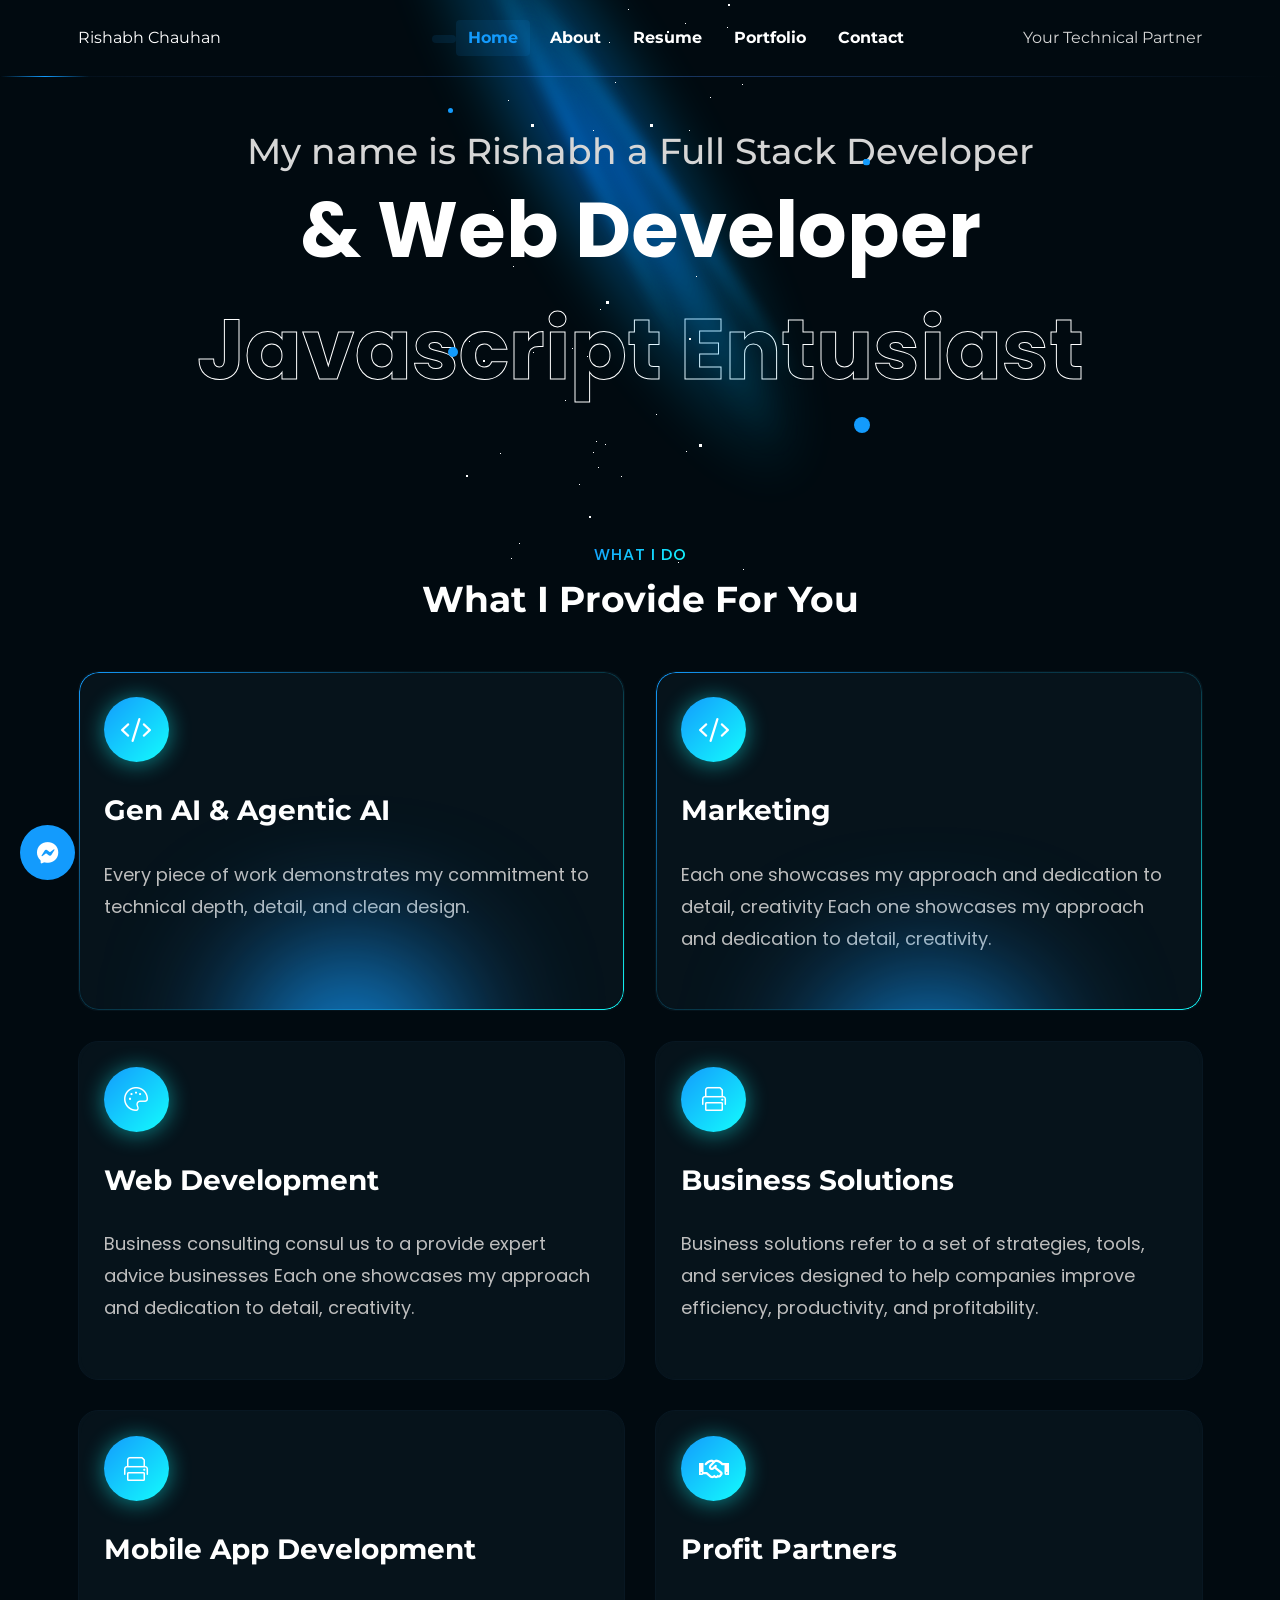
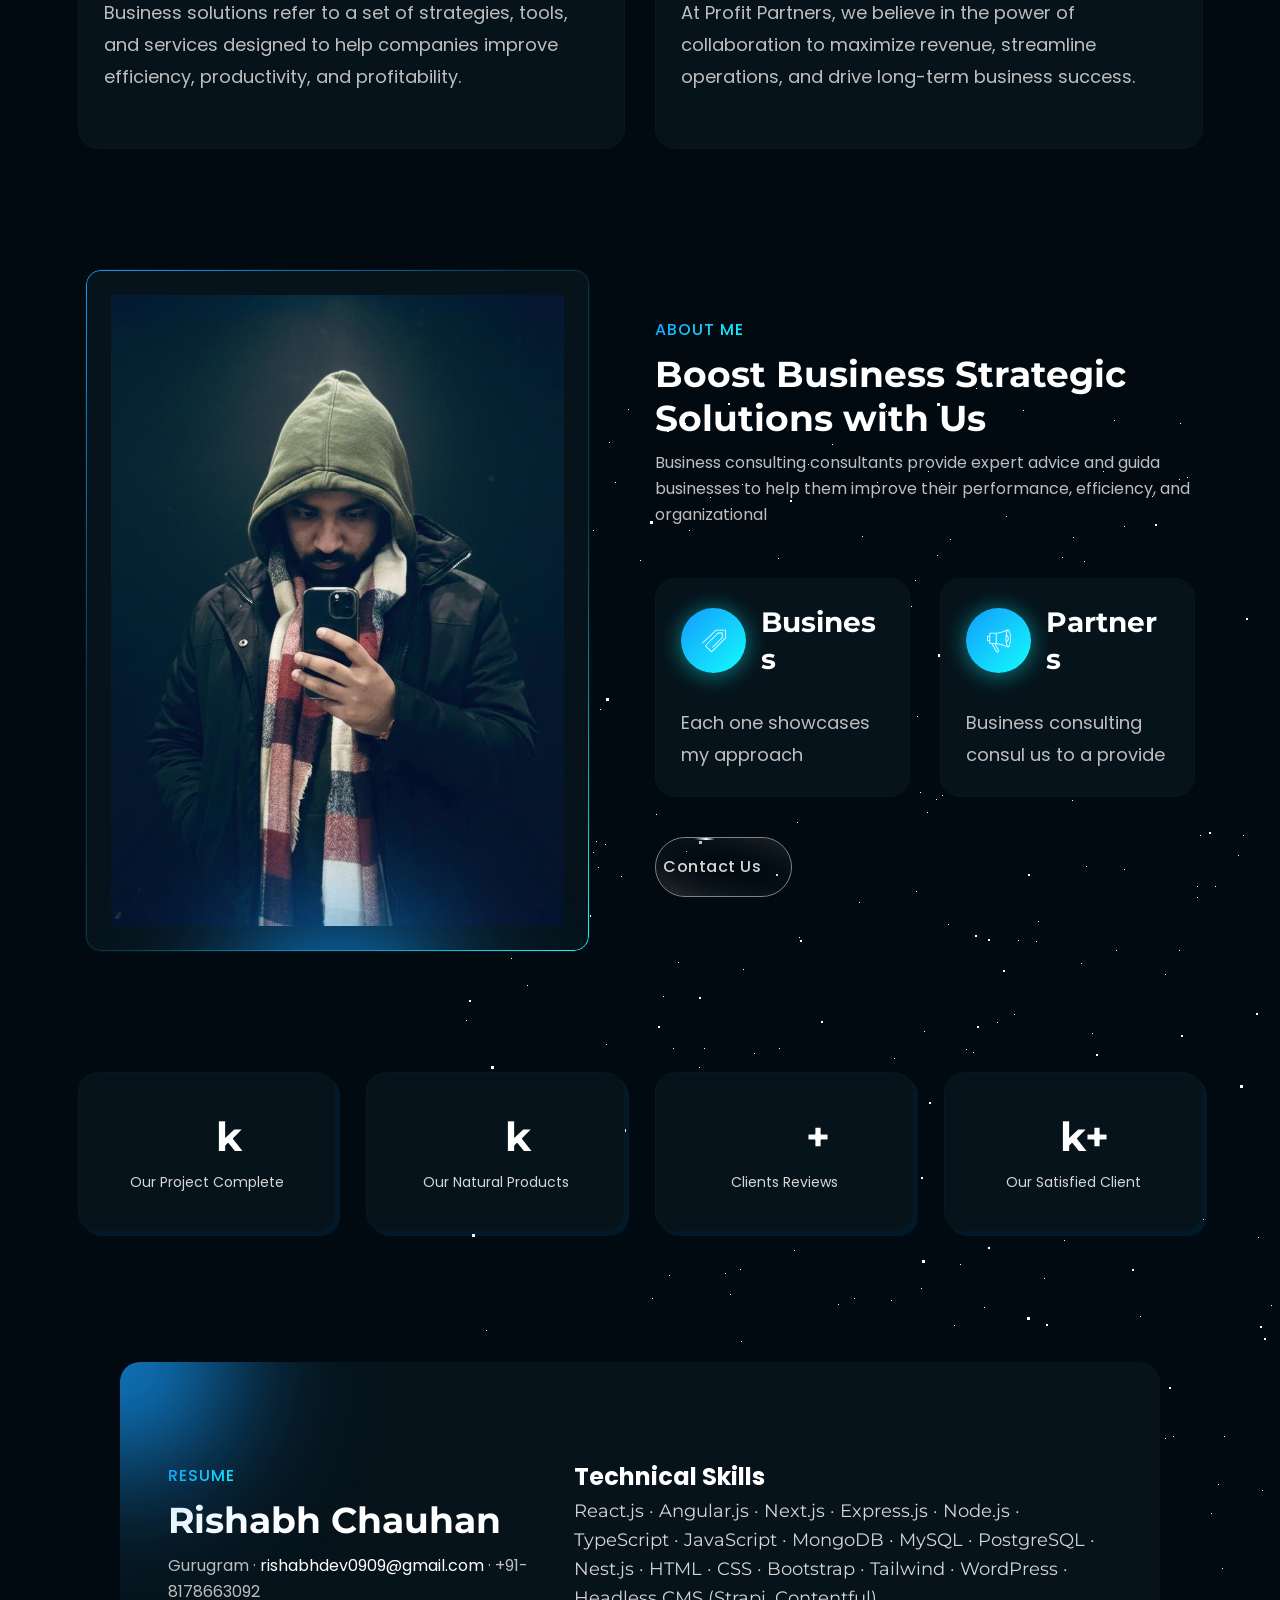
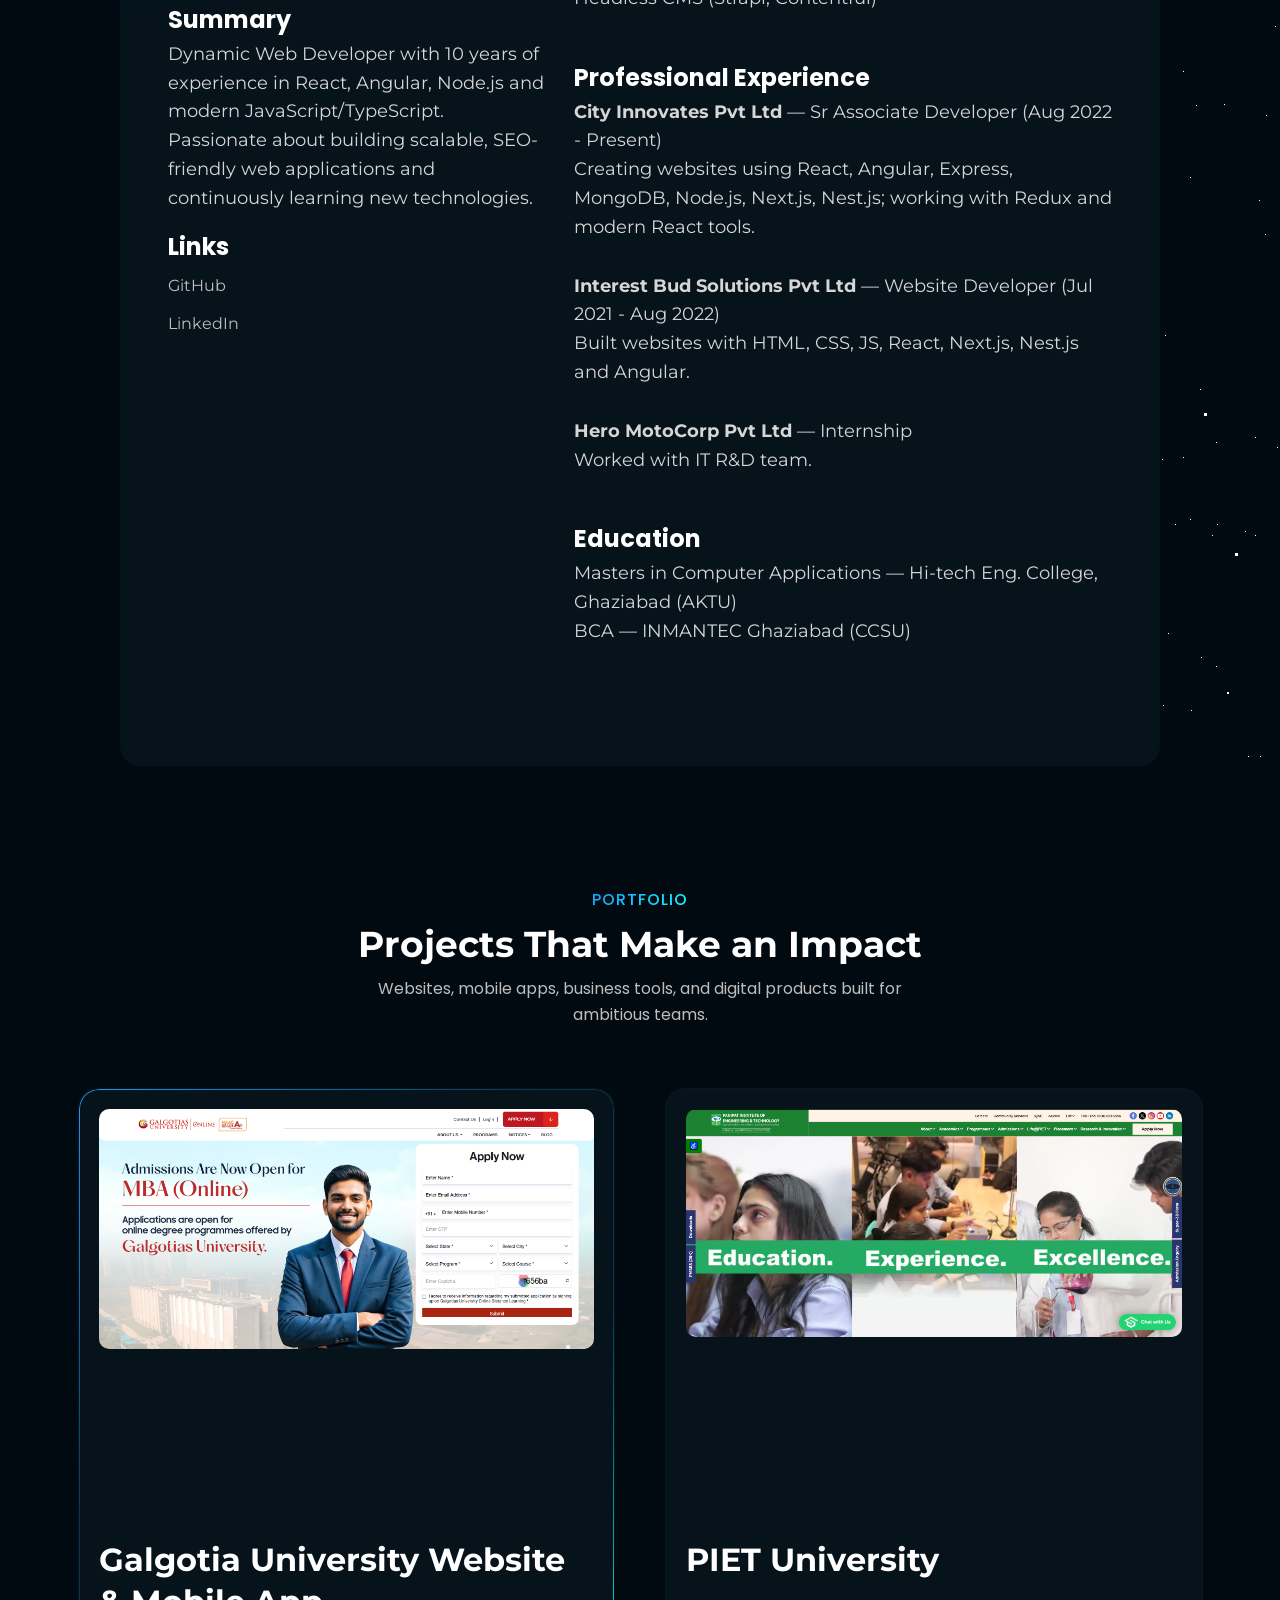
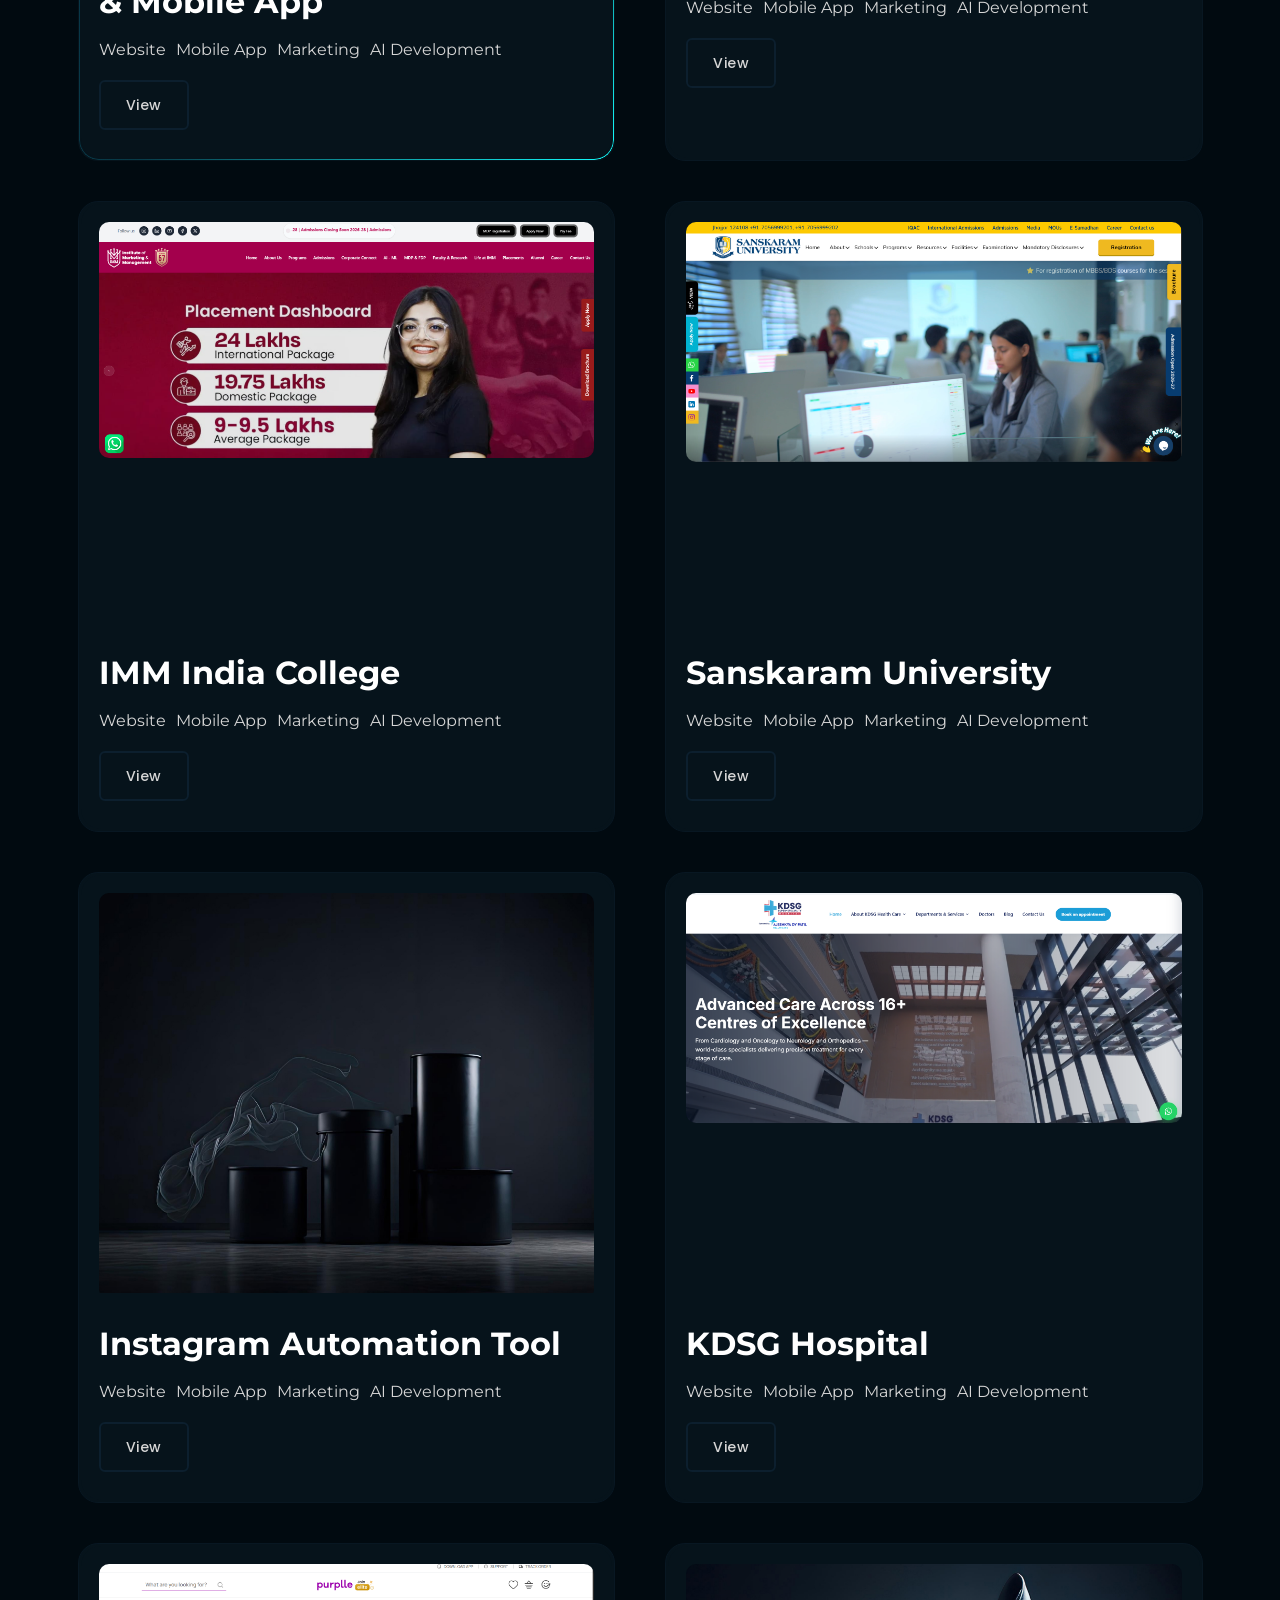
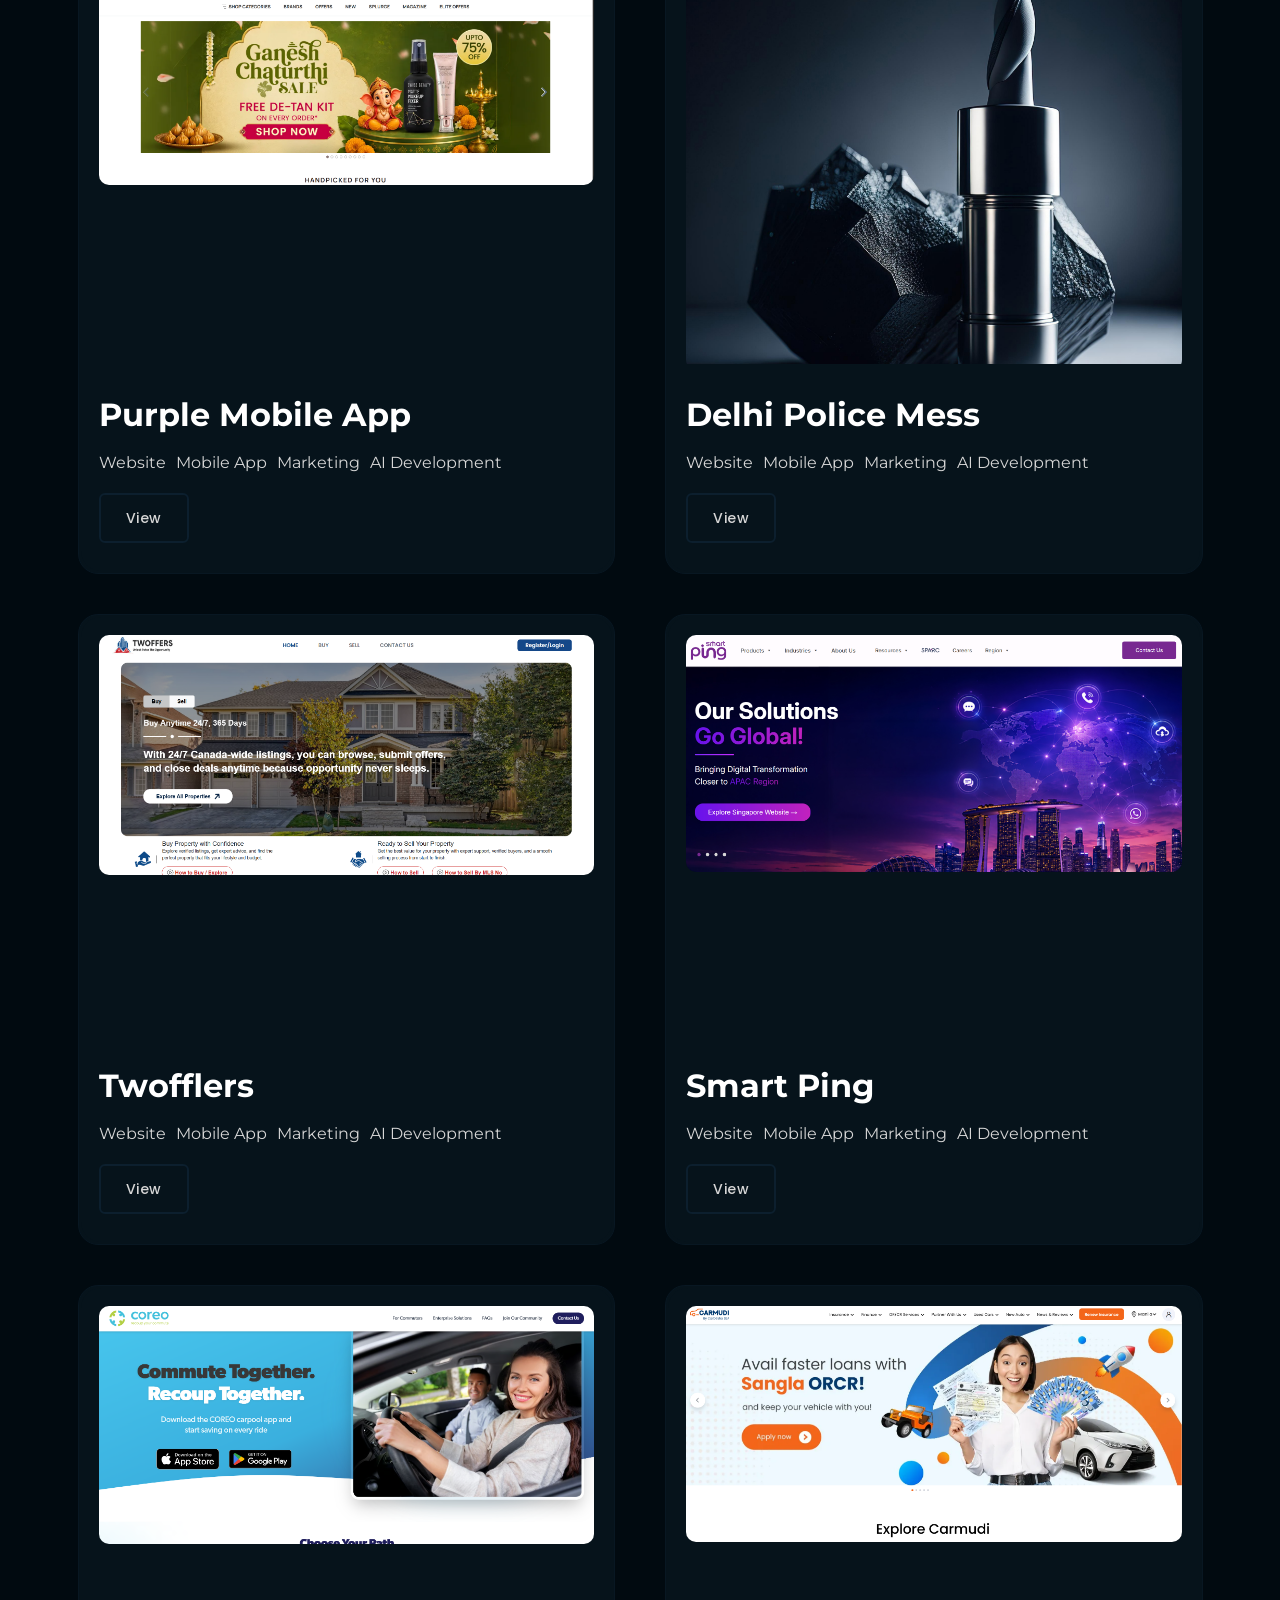
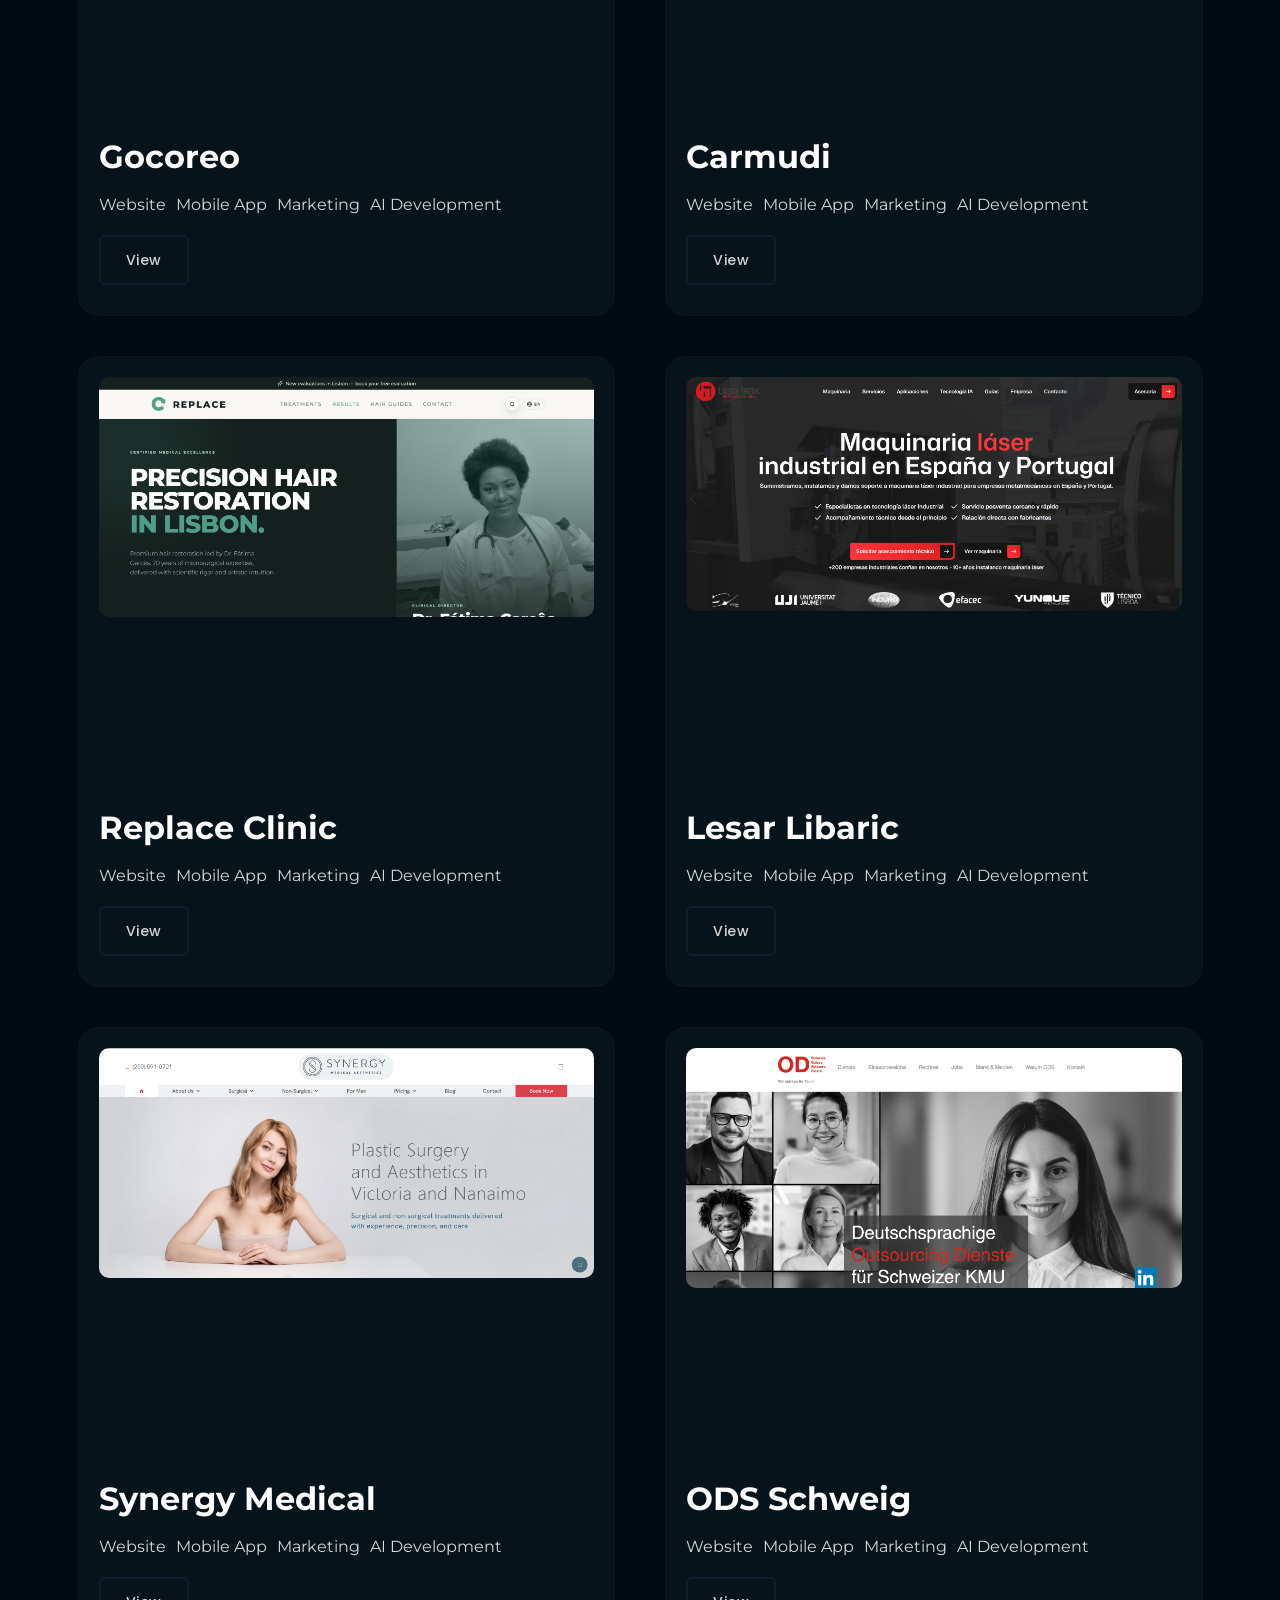
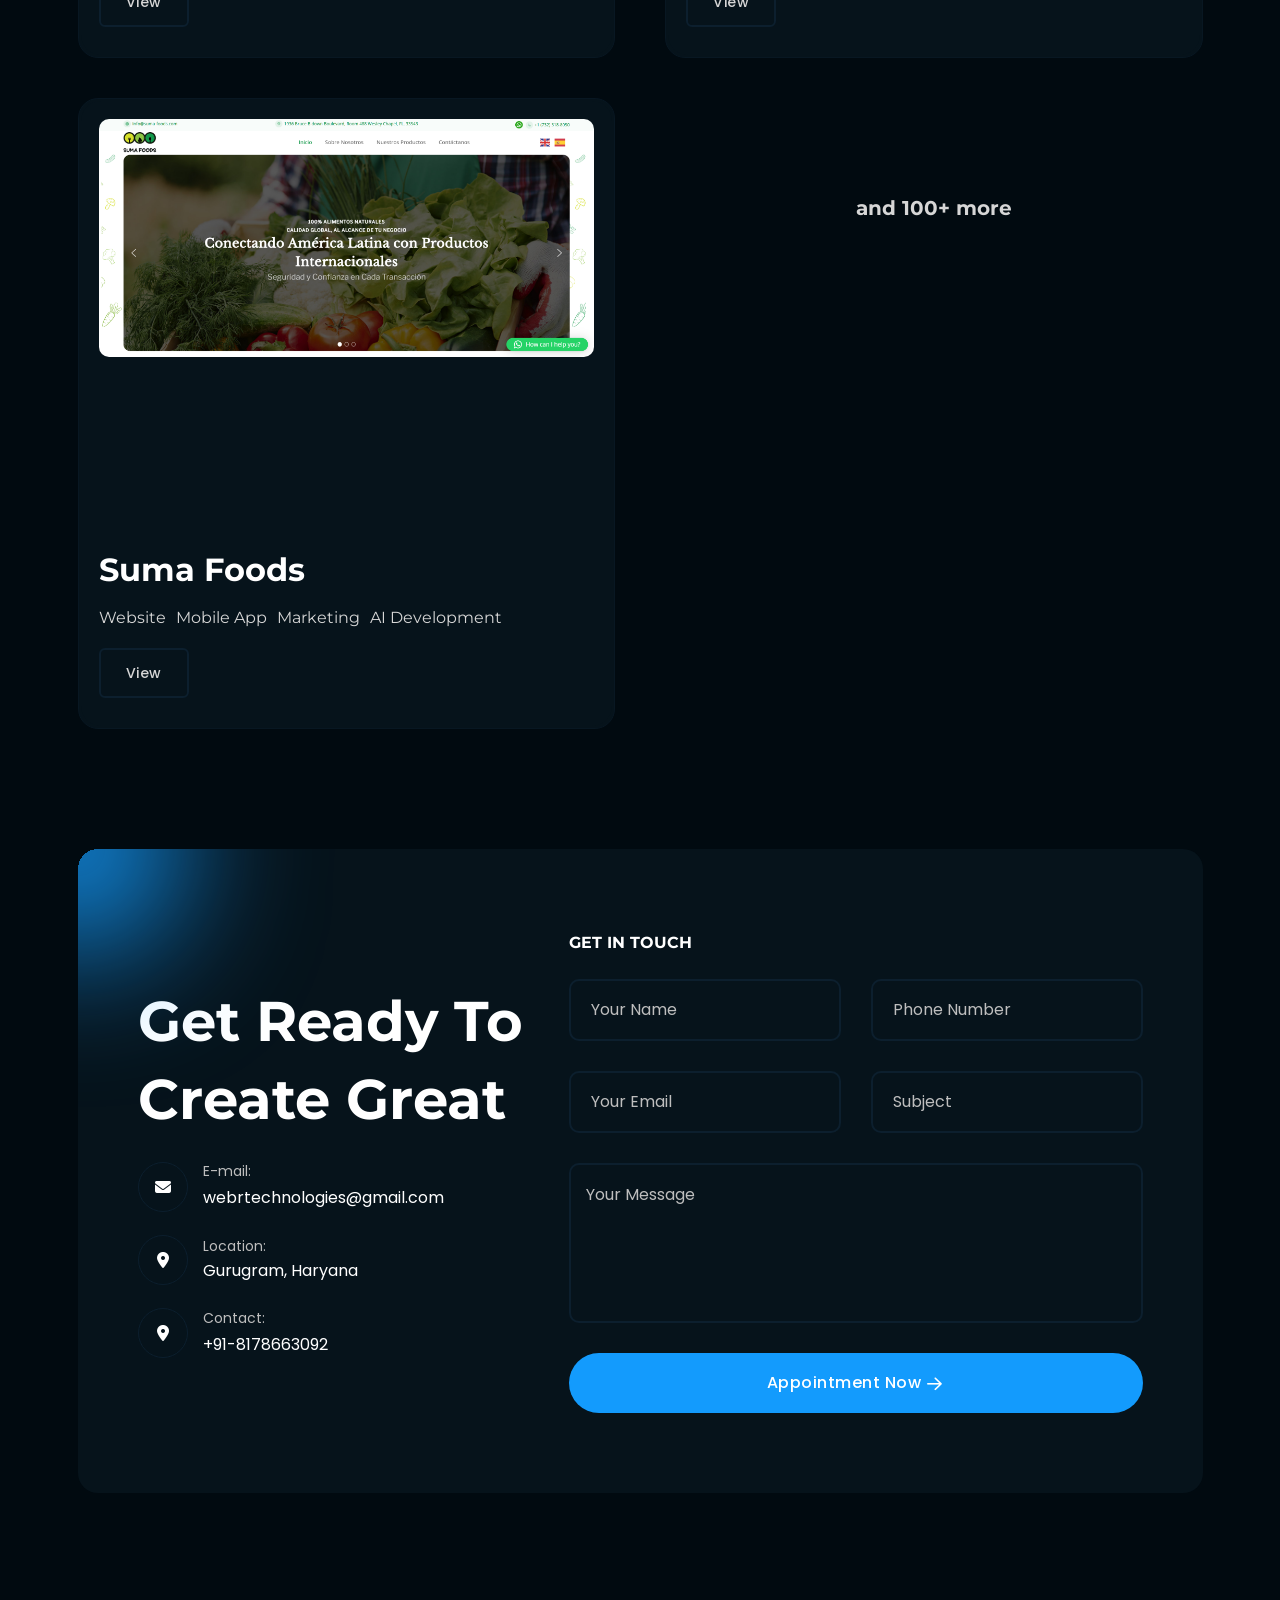
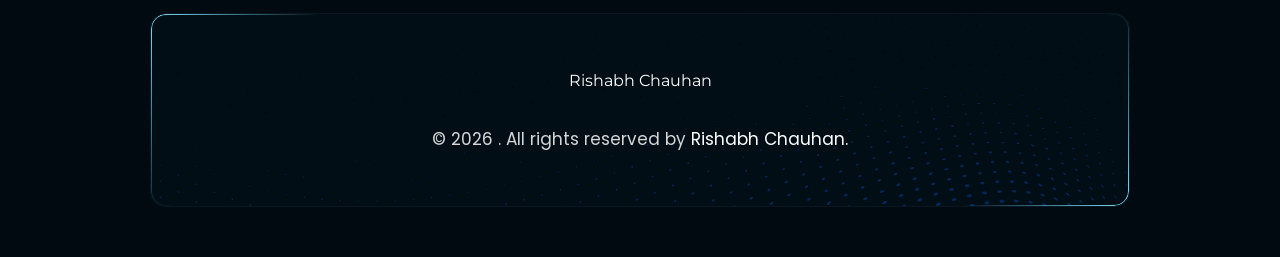
==== index-7599abs.html @ ca0f4632 "change file name" ====
<!DOCTYPE html>
<html lang="en">

<head>
    <meta charset="UTF-8">
    <meta http-equiv="X-UA-Compatible" content="IE=edge">
    <meta name="viewport" content="width=device-width, initial-scale=1.0">
    <meta name="description" content="Virtuo is a modern personal portfolio template for designers, developers, content writer, cleaner, programmer, fashion designer, model, Influencer and freelancers. Fully responsive, SEO-friendly, Bootstrap and easy to customize.">
    <link rel="shortcut icon" type="image/x-icon" href="assets/images/favicon.svg">
    <title>Rishabh Chauhan || Full stack Developer</title>
    <!-- Bootstrap min css -->
    <link rel="stylesheet" href="assets/css/vendor/fontawesome.css">
    <link rel="stylesheet" href="assets/css/plugins/swiper.css">
    <link rel="stylesheet" href="assets/css/plugins/odometer.css">
    <link rel="stylesheet" href="assets/css/vendor/animate.min.css">
    <link rel="stylesheet" href="assets/css/vendor/bootstrap.min.css">
    <!-- custom css -->
    <link rel="stylesheet" href="assets/css/style.css">
</head>

<body class="spybody" data-spy="scroll" data-bs-target=".navbar-example2" data-offset="150">

    <!-- tpm-header-area start -->
    <header class="tmp-header-area-start header-one header--sticky header--transparent">
        <!-- header mid area start -->
        <div class="container">
            <div class="row">
                <div class="col-lg-12">
                    <div class="header-content">
                        <div class="logo">
                            <a href="index.html">
                               Rishabh Chauhan
                        </div>
                        <div class="tmp-mainmenu-nav d-none d-xl-block">
                            <nav class="navbar-example2 onepagenav">
                                <ul class="tmp-mainmenu nav nav-pills">
                                    <li class="current"><a class="smoth-animation" href="#home">Home</a></li>
                                    <li class="nav-item"><a class="smoth-animation" href="#about">About</a></li>
                                    <li class="nav-item"><a class="smoth-animation" href="#resume">Resume</a></li>
                                    <li class="nav-item"><a class="smoth-animation" href="#portfolio">Portfolio</a></li>
                                    <li class="nav-item"><a class="smoth-animation" href="#contacts">Contact</a></li>
                                </ul>
                            </nav>
                        </div>

                        <div class="tmp-header-right">
                            <div class="social-share-wrapper d-none d-md-block">
                                <div class="social-link">
                                   Your Technical Partner
                                </div>
                            </div>

                            <div class="tmp-side-collups-area d-block d-xl-none">
                                <button class="hamberger-menu humberger_menu_active"><i id="menuBtn" class="fa-light fa-bars humberger-menu"></i></button>
                            </div>
                        </div>

                    </div>
                </div>
            </div>
        </div>
        <!-- header mid area end -->
    </header>


    <!-- Start Popup Mobile Menu  -->
    <div class="d-block d-xl-none">
        <div class="tmp-popup-mobile-menu">
            <div class="inner">
                <div class="header-top">
                    <div class="logo">
                        <a href="index.html" class="logo-area">
                           Rishabh Chauhan
                        </a>
                    </div>
                    <div class="close-menu">
                        <button class="close-button tmp-round-action-btn">
                            <i class="fa-sharp fa-light fa-xmark"></i>
                        </button>
                    </div>
                </div>

                <ul class="tmp-mainmenu onepagenav-click">
                     <li class="current"><a class="smoth-animation" href="#home">Home</a></li>
                                    <li class="nav-item"><a class="smoth-animation" href="#about">About</a></li>
                                    <li class="nav-item"><a class="smoth-animation" href="#resume">Resume</a></li>
                                    <li class="nav-item"><a class="smoth-animation" href="#portfolio">Portfolio</a></li>
                                    <li class="nav-item"><a class="smoth-animation" href="#contacts">Contact</a></li>
                </ul>

                <!-- social sharea area -->
                <div class="social-wrapper mt--40">
                    <span class="subtitle">find with me</span>
                    <div class="social-link">
                       Your Technical Partner
                    </div>
                </div>
                <!-- end -->

            </div>
        </div>
    </div>
    <!-- End Popup Mobile Menu  -->

    <!-- tmp banner area start -->
    <div class="banner-area-one-main-demo tmp-section-gap shape-move" id="home">
        <div class="container">
            <div class="row">
                <div class="col-lg-12">
                    <div class="banner-main-demo-inner-content">
                        <span class="top-intro">
                            <!-- <img src="assets/images/banner/hi.png" alt="shape"> -->
                            My name is Rishabh a Full Stack Developer</span>
                        <!-- <img src="assets/images/banner/reeni-main-demo.png" alt="banner" class="main-demo"> -->
                        <div class="absolute-designation shape-image">
                            <h2  class="up shape" data-speed="0.03" data-revert="true" style="position: relative;">& Web Developer</h2>
                            <h2 class="down shape" data-speed="0.02" style="position: relative;">Javascript Entusiast</h2>
                        </div>
                    </div>
                </div>
            </div>
        </div>
        <div class="tmp-banner-circle">
            <img class="tmp-banner-circle-1" src="assets/images/banner/shape/01.svg" alt="circle-image">
            <img class="tmp-banner-circle-2" src="assets/images/banner/shape/02.svg" alt="circle-image">
            <img class="tmp-banner-circle-3" src="assets/images/banner/shape/03.svg" alt="circle-image">
            <img class="tmp-banner-circle-4" src="assets/images/banner/shape/04.svg" alt="circle-image">
        </div>
        <div class="separator-animated-border border-top-footer animated-true"></div>
        <div class="slider-bg-light">
            <img class="blocksync-scroll-trigger fade_in animation-order-8" src="assets/images/banner/shape/light.svg" alt="Top Light Shape">
        </div>
        <div class="slider-bg-dot-shape">
            <div class="wrapper blocksync-scroll-trigger blocksync-stars-area fade_in animation-order-16">
                <div class="blocksync-stars"></div>
                <div class="blocksync-stars2"></div>
                <div class="blocksync-stars3"></div>
            </div>
        </div>
    </div>
    <!-- tmp banner area end -->

    <!-- tmp service area start -->
    <div class="tmp-service-area tmp-section-gapBottom" id="service">
        <div class="container">
            <div class="row">
                <div class="col-lg-12">
                    <div class="section-head mb--50">
                        <div class="section-sub-title center-title tmp-scroll-trigger tmp-fade-in animation-order-1">
                            <span class="subtitle theme-gradient">What I Do</span>
                        </div>
                        <h2 class="title split-collab tmp-scroll-trigger tmp-fade-in animation-order-2">What I Provide For You</h2>
                    </div>
                </div>
            </div>
            <div class="about-us-section-card row g-5 animation-action-2">
                 <div class="col-lg-6 col-md-6 col-sm-6 col-12 paralax-image">
                    <div class="about-us-card tmp-scroll-trigger tmponhover single-animation active tmp-fade-in animation-order-4" style="--x: 153px; --y: 11px;">
                        <div class="card-head">
                            <div class="logo-img">
                                <i class="fa-regular fa-code"></i>
                            </div>
                            <h3 class="card-title">Gen AI & Agentic AI</h3>
                        </div>
                        <p class="card-para">Every piece of work demonstrates my commitment to technical depth, detail, and clean design.
                        </p>
                        <div class="tmp-light light-center"></div>
                    </div>
                </div>
                <div class="col-lg-6 col-md-6 col-sm-6 col-12 paralax-image">
                    <div class="about-us-card tmp-scroll-trigger tmponhover single-animation active tmp-fade-in animation-order-4" style="--x: 153px; --y: 11px;">
                        <div class="card-head">
                            <div class="logo-img">
                                <i class="fa-regular fa-code"></i>
                            </div>
                            <h3 class="card-title">Marketing</h3>
                        </div>
                        <p class="card-para">Each one showcases my approach and
                            dedication to detail, creativity
                            Each one showcases my approach and
                            dedication to detail, creativity.
                        </p>
                        <div class="tmp-light light-center"></div>
                    </div>
                </div>
                <div class="col-lg-6 col-md-6 col-sm-6 col-12 paralax-image">
                    <div class="about-us-card tmp-scroll-trigger tmponhover single-animation tmp-fade-in animation-order-5" style="--x: 193px; --y: 152px;">
                        <div class="card-head">
                            <div class="logo-img">
                                <i class="fa-light fa-palette"></i>
                            </div>
                            <h3 class="card-title">Web Development</h3>
                        </div>
                        <p class="card-para">Business consulting consul us to a provide
                            expert advice
                            businesses
                            Each one showcases my approach and
                            dedication to detail, creativity.
                        </p>
                        <div class="tmp-light light-center"></div>
                    </div>
                </div>
                <div class="col-lg-6 col-md-6 col-sm-6 col-12 paralax-image">
                    <div class="about-us-card tmp-scroll-trigger tmponhover single-animation tmp-fade-in animation-order-4" style="--x: 339px; --y: -1px;">
                        <div class="card-head">
                            <div class="logo-img">
                                <i class="fa-light fa-print"></i>
                            </div>
                            <h3 class="card-title">Business Solutions</h3>
                        </div>
                        <p class="card-para">Business solutions refer to a set of strategies, tools, and services designed to help companies improve efficiency, productivity, and profitability.
                        </p>
                        <div class="tmp-light light-center"></div>
                    </div>
                </div>
                <div class="col-lg-6 col-md-6 col-sm-6 col-12 paralax-image">
                    <div class="about-us-card tmp-scroll-trigger tmponhover single-animation tmp-fade-in animation-order-4" style="--x: 339px; --y: -1px;">
                        <div class="card-head">
                            <div class="logo-img">
                                <i class="fa-light fa-print"></i>
                            </div>
                            <h3 class="card-title">Mobile App Development</h3>
                        </div>
                        <p class="card-para">Business solutions refer to a set of strategies, tools, and services designed to help companies improve efficiency, productivity, and profitability.
                        </p>
                        <div class="tmp-light light-center"></div>
                    </div>
                </div>
                <div class="col-lg-6 col-md-6 col-sm-6 col-12 paralax-image">
                    <div class="about-us-card tmp-scroll-trigger tmponhover single-animation tmp-fade-in animation-order-5" style="--x: 15px; --y: 61px;">
                        <div class="card-head">
                            <div class="logo-img">
                                <i class="fa-regular fa-handshake"></i>
                            </div>
                            <h3 class="card-title">Profit Partners</h3>
                        </div>
                        <p class="card-para">At Profit Partners, we believe in the power of collaboration to maximize revenue, streamline operations, and drive long-term business success.
                        </p>
                        <div class="tmp-light light-center"></div>
                    </div>
                </div>
            </div>
        </div>
    </div>
    <!-- tmp service area ends -->

    <!-- tmp About Me Start -->
    <section class="about-us-area tmp-section-gapBottom" id="about">
        <div class="container">
            <!-- tmp About Me Start -->
            <section class="about-us-area">
                <div class="container">
                    <div class="row align-items-center animation-action-3">
                        <div class="col-lg-6 pr--50 pr_lg--10 pr_md--10 pr_sm--10">
                            <div class="about-us-left-content-wrap paralax-image">
                                <div class="about-thumbnail-large-style-two about-us-card tmponhover single-animation active">
                                    <img src="assets/images/itsmerishabh.jpeg" alt="about">
                                    <div class="tmp-light light-center"></div>
                                </div>
                            </div>
                        </div>
                        <div class="col-lg-6">
                            <div class="about-us-right-content-wrap">
                                <div class="section-head text-align-left mb--50">
                                    <div class="section-sub-title tmp-scroll-trigger tmp-fade-in animation-order-1">
                                        <span class="subtitle theme-gradient">About Me</span>
                                    </div>
                                    <h2 class="title split-collab tmp-scroll-trigger tmp-fade-in animation-order-2">Boost
                                        Business Strategic <br> Solutions with Us</h2>
                                    <p class="description tmp-scroll-trigger tmp-fade-in animation-order-3">Business consulting
                                        consultants provide expert advice and guida
                                        businesses to help them improve their performance, efficiency, and organizational</p>
                                </div>
                                <div class="about-us-section-card row g-5">

                                    <div class="col-lg-6 col-md-6 col-sm-6 col-12">
                                        <div class="about-us-card tmponhover tmp-scroll-trigger tmp-fade-in animation-order-4">
                                            <div class="card-head with-flex">
                                                <div class="logo-img">
                                                    <img src="assets/images/about/logo-1.svg" alt="logo">
                                                </div>
                                                <h3 class="card-title">Business</h3>
                                            </div>
                                            <p class="card-para">Each one showcases my approach
                                            </p>
                                        </div>
                                    </div>

                                    <div class="col-lg-6 col-md-6 col-sm-6 col-12">
                                        <div class="about-us-card tmponhover tmp-scroll-trigger tmp-fade-in animation-order-5">
                                            <div class="card-head with-flex">
                                                <div class="logo-img">
                                                    <img src="assets/images/about/logo-2.svg" alt="logo">
                                                </div>
                                                <h3 class="card-title">Partners</h3>
                                            </div>
                                            <p class="card-para">Business consulting consul us to a provide
                                            </p>
                                        </div>
                                    </div>

                                </div>
                                <div class="about-btn mt--40 tmp-scroll-trigger tmp-fade-in animation-order-6">
                                    <a class="tmp-btn hover-icon-reverse btn-border tmp-modern-button radius-round download-icon" href="tel:+91-8178663092">
                                        <div class="icon-reverse-wrapper">
                                            <span class="btn-text">Contact Us</span>
                                            <div class="btn-hack"></div>
                                            <img src="assets/images/button/btg-bg.svg" alt="" class="btn-bg">
                                            <img src="assets/images/button/btg-bg-2.svg" alt="" class="btn-bg-hover">
                                          
                                        </div>
                                    </a>
                                </div>
                            </div>
                        </div>
                    </div>
                </div>
            </section>
            <!-- tmp About Me end -->
        </div>
    </section>
    <!-- tmp About Me end -->


    <!-- tmp counter area start -->
    <div class="counter-funfacts-area tmp-section-gapBottom">
        <div class="container">
            <div class="row g-5">
                <div class="col-lg-3 col-sm-6 col-12">
                    <div class="counter-card tmp-scroll-trigger tmp-fade-in tmponhover animation-order-1">
                        <h3 class="counter counter-title"><span class="odometer" data-count="20">00</span>k
                        </h3>
                        <p class="counter-para">Our Project Complete</p>
                    </div>
                </div>
                <div class="col-lg-3 col-sm-6 col-12">
                    <div class="counter-card tmp-scroll-trigger tmp-fade-in tmponhover animation-order-2">
                        <h3 class="counter counter-title"><span class="odometer" data-count="10">00</span>k
                        </h3>
                        <p class="counter-para">Our Natural Products</p>
                    </div>
                </div>
                <div class="col-lg-3 col-sm-6 col-12">
                    <div class="counter-card tmp-scroll-trigger tmp-fade-in tmponhover animation-order-3">
                        <h3 class="counter counter-title"><span class="odometer" data-count="200">00</span>+
                        </h3>
                        <p class="counter-para">Clients Reviews</p>
                    </div>
                </div>
                <div class="col-lg-3 col-sm-6 col-12">
                    <div class="counter-card tmp-scroll-trigger tmp-fade-in tmponhover animation-order-4">
                        <h3 class="counter counter-title"><span class="odometer" data-count="2">00</span>k+
                        </h3>
                        <p class="counter-para">Our Satisfied Client</p>
                    </div>
                </div>
            </div>
        </div>
    </div>
    <!-- tmp counter area end -->


    <!-- Tpm My Skill Area Start -->
    <section class="my-skill-area-style-two plr--120 plr_lg--30 plr_md--30 plr_sm--30 plr_mobile--15 mt--10" id="resume">
        <div class="tpm-custom-box-bg position-relative overflow-hidden border--radious-20">
            <div class="container">
                <div class="row">
                    <div class="col-lg-5">
                        <div class="section-head text-align-left">
                            <div class="section-sub-title tmp-scroll-trigger tmp-fade-in animation-order-1">
                                <span class="subtitle theme-gradient">Resume</span>
                            </div>
                            <h2 class="title split-collab tmp-scroll-trigger tmp-fade-in animation-order-2">Rishabh
                                Chauhan</h2>
                            <p class="description tmp-scroll-trigger tmp-fade-in animation-order-3">Gurugram · <a href="mailto:rishabhdev0909@gmail.com">rishabhdev0909@gmail.com</a> · +91-8178663092</p>
                        </div>

                        <div class="mb--20">
                            <h4 class="card-title">Summary</h4>
                            <p>Dynamic Web Developer with 10 years of experience in React, Angular, Node.js and modern JavaScript/TypeScript. Passionate about building scalable, SEO-friendly web applications and continuously learning new technologies.</p>
                        </div>

                        <div class="mb--20">
                            <h4 class="card-title">Links</h4>
                            <ul>
                                <li><a href="https://github.com/Rishabhchauhanofficial" target="_blank">GitHub</a></li>
                                <li><a href="https://www.linkedin.com/in/rishabh-chauhan-b79b88179/" target="_blank">LinkedIn</a></li>
                            </ul>
                        </div>
                    </div>

                    <div class="col-lg-7">
                        <div class="row">
                            <div class="col-12 mb--20">
                                <h4 class="card-title">Technical Skills</h4>
                                <p>React.js · Angular.js · Next.js · Express.js · Node.js · TypeScript · JavaScript · MongoDB · MySQL · PostgreSQL · Nest.js · HTML · CSS · Bootstrap · Tailwind · WordPress · Headless CMS (Strapi, Contentful)</p>
                            </div>

                            <div class="col-12 mb--20">
                                <h4 class="card-title">Professional Experience</h4>
                                <p><strong>City Innovates Pvt Ltd</strong> — Sr Associate Developer (Aug 2022 - Present)<br>Creating websites using React, Angular, Express, MongoDB, Node.js, Next.js, Nest.js; working with Redux and modern React tools.</p>
                                <p><strong>Interest Bud Solutions Pvt Ltd</strong> — Website Developer (Jul 2021 - Aug 2022)<br>Built websites with HTML, CSS, JS, React, Next.js, Nest.js and Angular.</p>
                                <p><strong>Hero MotoCorp Pvt Ltd</strong> — Internship<br>Worked with IT R&amp;D team.</p>
                            </div>

                            <div class="col-12 mb--20">
                                <h4 class="card-title">Education</h4>
                                <p>Masters in Computer Applications — Hi-tech Eng. College, Ghaziabad (AKTU)<br>BCA — INMANTEC Ghaziabad (CCSU)</p>
                            </div>
                        </div>
                    </div>
                </div>
            </div>
            <div class="tmp-light light-top-left active"></div>
        </div>
    </section>
    <!-- Tpm My Skill Area End -->

    <!-- tmp Latest Portfolio Start -->
    <section class="latest-portfolio-area custom-column-grid tmp-section-gap" id="portfolio">
        <div class="container">
            <div class="section-head mb--60">
                <div class="section-sub-title center-title tmp-scroll-trigger tmp-fade-in animation-order-1"><span class="subtitle theme-gradient">Portfolio</span></div>
                <h2 class="title split-collab tmp-scroll-trigger tmp-fade-in animation-order-2">Projects That Make an Impact</h2>
                <p class="description section-sm tmp-scroll-trigger tmp-fade-in animation-order-3">Websites, mobile apps, business tools, and digital products built for ambitious teams.</p>
            </div>
            <div class="row animation-action-3">
                <div class="col-lg-6 col-md-6 paralax-image"><div class="latest-portfolio-card-style-two image-box-hover tmp-scroll-trigger single-animation active tmponhover tmp-fade-in animation-order-1"><div class="portfoli-card-img"><div class="img-box v2"><img class="w-100" src="assets/images/updates-portfolio/galgotia.PNG" alt="Galgotia University website and mobile app"></div></div><div class="portfolio-card-content-wrap"><div class="content-left"><h3 class="portfolio-card-title">Galgotia University Website &amp; Mobile App</h3><div class="tag-items"><ul><li><span class="tag-item">Website</span></li><li><span class="tag-item">Mobile App</span></li></ul></div></div><a class="tmp-btn btn-border btn-md" href="#contacts"><span class="btn-text">View</span></a></div></div></div>
                <div class="col-lg-6 col-md-6 paralax-image"><div class="latest-portfolio-card-style-two image-box-hover tmp-scroll-trigger single-animation tmponhover tmp-fade-in animation-order-2"><div class="portfoli-card-img"><div class="img-box v2"><img class="w-100" src="assets/images/updates-portfolio/piet.PNG" alt="PIET University project"></div></div><div class="portfolio-card-content-wrap"><div class="content-left"><h3 class="portfolio-card-title">PIET University</h3><div class="tag-items"><ul><li><span class="tag-item">Website</span></li></ul></div></div><a class="tmp-btn btn-border btn-md" href="#contacts"><span class="btn-text">View</span></a></div></div></div>
                <div class="col-lg-6 col-md-6 paralax-image"><div class="latest-portfolio-card-style-two image-box-hover tmp-scroll-trigger single-animation tmponhover tmp-fade-in animation-order-3"><div class="portfoli-card-img"><div class="img-box v2"><img class="w-100" src="assets/images/updates-portfolio/immindia.PNG" alt="IMM India College project"></div></div><div class="portfolio-card-content-wrap"><div class="content-left"><h3 class="portfolio-card-title">IMM India College</h3><div class="tag-items"><ul><li><span class="tag-item">Website</span></li></ul></div></div><a class="tmp-btn btn-border btn-md" href="#contacts"><span class="btn-text">View</span></a></div></div></div>
                <div class="col-lg-6 col-md-6 paralax-image"><div class="latest-portfolio-card-style-two image-box-hover tmp-scroll-trigger single-animation tmponhover tmp-fade-in animation-order-4"><div class="portfoli-card-img"><div class="img-box v2"><img class="w-100" src="assets/images/updates-portfolio/sanskaram.PNG" alt="Sanskaram University project"></div></div><div class="portfolio-card-content-wrap"><div class="content-left"><h3 class="portfolio-card-title">Sanskaram University</h3><div class="tag-items"><ul><li><span class="tag-item">Website</span></li></ul></div></div><a class="tmp-btn btn-border btn-md" href="#contacts"><span class="btn-text">View</span></a></div></div></div>
                <div class="col-lg-6 col-md-6 paralax-image"><div class="latest-portfolio-card-style-two image-box-hover tmp-scroll-trigger single-animation tmponhover tmp-fade-in animation-order-1"><div class="portfoli-card-img"><div class="img-box v2"><img class="w-100" src="assets/images/latest-portfolio/portfoli-img-1.jpg" alt="Instagram Automation Tool project"></div></div><div class="portfolio-card-content-wrap"><div class="content-left"><h3 class="portfolio-card-title">Instagram Automation Tool</h3><div class="tag-items"><ul><li><span class="tag-item">Automation</span></li><li><span class="tag-item">AI</span></li></ul></div></div><a class="tmp-btn btn-border btn-md" href="#contacts"><span class="btn-text">View</span></a></div></div></div>
                <div class="col-lg-6 col-md-6 paralax-image"><div class="latest-portfolio-card-style-two image-box-hover tmp-scroll-trigger single-animation tmponhover tmp-fade-in animation-order-2"><div class="portfoli-card-img"><div class="img-box v2"><img class="w-100" src="assets/images/updates-portfolio/kdsg.PNG" alt="KDSG Hospital project"></div></div><div class="portfolio-card-content-wrap"><div class="content-left"><h3 class="portfolio-card-title">KDSG Hospital</h3><div class="tag-items"><ul><li><span class="tag-item">Healthcare</span></li></ul></div></div><a class="tmp-btn btn-border btn-md" href="#contacts"><span class="btn-text">View</span></a></div></div></div>
                <div class="col-lg-6 col-md-6 paralax-image"><div class="latest-portfolio-card-style-two image-box-hover tmp-scroll-trigger single-animation tmponhover tmp-fade-in animation-order-3"><div class="portfoli-card-img"><div class="img-box v2"><img class="w-100" src="assets/images/updates-portfolio/purple.PNG" alt="Purple mobile app project"></div></div><div class="portfolio-card-content-wrap"><div class="content-left"><h3 class="portfolio-card-title">Purple Mobile App</h3><div class="tag-items"><ul><li><span class="tag-item">Mobile App</span></li></ul></div></div><a class="tmp-btn btn-border btn-md" href="#contacts"><span class="btn-text">View</span></a></div></div></div>
                <div class="col-lg-6 col-md-6 paralax-image"><div class="latest-portfolio-card-style-two image-box-hover tmp-scroll-trigger single-animation tmponhover tmp-fade-in animation-order-4"><div class="portfoli-card-img"><div class="img-box v2"><img class="w-100" src="assets/images/latest-portfolio/portfoli-img-4.jpg" alt="Delhi Police Mess project"></div></div><div class="portfolio-card-content-wrap"><div class="content-left"><h3 class="portfolio-card-title">Delhi Police Mess</h3><div class="tag-items"><ul><li><span class="tag-item">Business Tool</span></li></ul></div></div><a class="tmp-btn btn-border btn-md" href="#contacts"><span class="btn-text">View</span></a></div></div></div>
                <div class="col-lg-6 col-md-6 paralax-image"><div class="latest-portfolio-card-style-two image-box-hover tmp-scroll-trigger single-animation tmponhover tmp-fade-in animation-order-1"><div class="portfoli-card-img"><div class="img-box v2"><img class="w-100" src="assets/images/updates-portfolio/twoffers.PNG" alt="Twofflers project"></div></div><div class="portfolio-card-content-wrap"><div class="content-left"><h3 class="portfolio-card-title">Twofflers</h3><div class="tag-items"><ul><li><span class="tag-item">Website</span></li></ul></div></div><a class="tmp-btn btn-border btn-md" href="#contacts"><span class="btn-text">View</span></a></div></div></div>
                <div class="col-lg-6 col-md-6 paralax-image"><div class="latest-portfolio-card-style-two image-box-hover tmp-scroll-trigger single-animation tmponhover tmp-fade-in animation-order-2"><div class="portfoli-card-img"><div class="img-box v2"><img class="w-100" src="assets/images/updates-portfolio/smart ping.PNG" alt="Smart Ping project"></div></div><div class="portfolio-card-content-wrap"><div class="content-left"><h3 class="portfolio-card-title">Smart Ping</h3><div class="tag-items"><ul><li><span class="tag-item">Product</span></li></ul></div></div><a class="tmp-btn btn-border btn-md" href="#contacts"><span class="btn-text">View</span></a></div></div></div>
                <div class="col-lg-6 col-md-6 paralax-image"><div class="latest-portfolio-card-style-two image-box-hover tmp-scroll-trigger single-animation tmponhover tmp-fade-in animation-order-3"><div class="portfoli-card-img"><div class="img-box v2"><img class="w-100" src="assets/images/updates-portfolio/gocoreo.PNG" alt="Gocoreo project"></div></div><div class="portfolio-card-content-wrap"><div class="content-left"><h3 class="portfolio-card-title">Gocoreo</h3><div class="tag-items"><ul><li><span class="tag-item">Website</span></li></ul></div></div><a class="tmp-btn btn-border btn-md" href="#contacts"><span class="btn-text">View</span></a></div></div></div>
                <div class="col-lg-6 col-md-6 paralax-image"><div class="latest-portfolio-card-style-two image-box-hover tmp-scroll-trigger single-animation tmponhover tmp-fade-in animation-order-4"><div class="portfoli-card-img"><div class="img-box v2"><img class="w-100" src="assets/images/updates-portfolio/caramudi.PNG" alt="Carmudi project"></div></div><div class="portfolio-card-content-wrap"><div class="content-left"><h3 class="portfolio-card-title">Carmudi</h3><div class="tag-items"><ul><li><span class="tag-item">Automotive</span></li></ul></div></div><a class="tmp-btn btn-border btn-md" href="#contacts"><span class="btn-text">View</span></a></div></div></div>
                <div class="col-lg-6 col-md-6 paralax-image"><div class="latest-portfolio-card-style-two image-box-hover tmp-scroll-trigger single-animation tmponhover tmp-fade-in animation-order-1"><div class="portfoli-card-img"><div class="img-box v2"><img class="w-100" src="assets/images/updates-portfolio/replace clinic.PNG" alt="Replace Clinic project"></div></div><div class="portfolio-card-content-wrap"><div class="content-left"><h3 class="portfolio-card-title">Replace Clinic</h3><div class="tag-items"><ul><li><span class="tag-item">Healthcare</span></li></ul></div></div><a class="tmp-btn btn-border btn-md" href="#contacts"><span class="btn-text">View</span></a></div></div></div>
                <div class="col-lg-6 col-md-6 paralax-image"><div class="latest-portfolio-card-style-two image-box-hover tmp-scroll-trigger single-animation tmponhover tmp-fade-in animation-order-2"><div class="portfoli-card-img"><div class="img-box v2"><img class="w-100" src="assets/images/updates-portfolio/laser clinic.PNG" alt="Lesar Libaric project"></div></div><div class="portfolio-card-content-wrap"><div class="content-left"><h3 class="portfolio-card-title">Lesar Libaric</h3><div class="tag-items"><ul><li><span class="tag-item">Website</span></li></ul></div></div><a class="tmp-btn btn-border btn-md" href="#contacts"><span class="btn-text">View</span></a></div></div></div>
                <div class="col-lg-6 col-md-6 paralax-image"><div class="latest-portfolio-card-style-two image-box-hover tmp-scroll-trigger single-animation tmponhover tmp-fade-in animation-order-3"><div class="portfoli-card-img"><div class="img-box v2"><img class="w-100" src="assets/images/updates-portfolio/synergy medical.PNG" alt="Synergy Medical project"></div></div><div class="portfolio-card-content-wrap"><div class="content-left"><h3 class="portfolio-card-title">Synergy Medical</h3><div class="tag-items"><ul><li><span class="tag-item">Healthcare</span></li></ul></div></div><a class="tmp-btn btn-border btn-md" href="#contacts"><span class="btn-text">View</span></a></div></div></div>
                <div class="col-lg-6 col-md-6 paralax-image"><div class="latest-portfolio-card-style-two image-box-hover tmp-scroll-trigger single-animation tmponhover tmp-fade-in animation-order-4"><div class="portfoli-card-img"><div class="img-box v2"><img class="w-100" src="assets/images/updates-portfolio/ods.PNG" alt="ODS Schweig project"></div></div><div class="portfolio-card-content-wrap"><div class="content-left"><h3 class="portfolio-card-title">ODS Schweig</h3><div class="tag-items"><ul><li><span class="tag-item">Business Tool</span></li></ul></div></div><a class="tmp-btn btn-border btn-md" href="#contacts"><span class="btn-text">View</span></a></div></div></div>
                <div class="col-lg-6 col-md-6 paralax-image"><div class="latest-portfolio-card-style-two image-box-hover tmp-scroll-trigger single-animation tmponhover tmp-fade-in animation-order-1"><div class="portfoli-card-img"><div class="img-box v2"><img class="w-100" src="assets/images/updates-portfolio/suma foods.PNG" alt="Suma Foods project"></div></div><div class="portfolio-card-content-wrap"><div class="content-left"><h3 class="portfolio-card-title">Suma Foods</h3><div class="tag-items"><ul><li><span class="tag-item">Business Website</span></li></ul></div></div><a class="tmp-btn btn-border btn-md" href="#contacts"><span class="btn-text">View</span></a></div></div></div>
                <div class="col-lg-6 col-md-6 paralax-image">
                    <div style="display: flex; align-items: center; justify-content: center; min-height: 220px; text-align: center; font-size: 2rem; font-weight: 700;">and 100+ more</div>
                </div>
            </div>
            <script>
                const portfolioLinks = {
                    "Galgotia University Website & Mobile App": "https://galgotiasonline.edu.in/",
                    "PIET University": "https://www.piet.co.in/",
                    "IMM India College": "https://immindia.edu.in/",
                    "Sanskaram University": "https://sanskaramuniversity.ac.in/",
                    "KDSG Hospital": "https://kdsghospitals.com/",
                    "Purple Mobile App": "https://www.purplle.com/",
                    "Twofflers": "https://twoffers.com/",
                    "Smart Ping": "https://smartping.ai/",
                    "Carmudi": "https://www.carmudi.com.ph/",
                    "Replace Clinic": "https://replaceclinic.com/",
                    "Lesar Libaric": "https://www.laseriberic.es/",
                    "Synergy Medical": "https://synergymedicalbc.com/",
                    "ODS Schweig": "https://www.odschweiz.ch/",
                    "Suma Foods": "https://suma-foods.com/"
                };
                document.querySelectorAll("#portfolio > .container > .row.animation-action-3 > .paralax-image").forEach((cardColumn) => {
                    const title = cardColumn.querySelector(".portfolio-card-title")?.textContent.trim();
                    const viewButton = cardColumn.querySelector(".tmp-btn");
                    const tags = cardColumn.querySelector(".tag-items ul");
                    if (portfolioLinks[title]) {
                        viewButton.href = portfolioLinks[title];
                        viewButton.target = "_blank";
                        viewButton.rel = "noopener noreferrer";
                    }
                    if (tags) {
                        tags.innerHTML = ["Website", "Mobile App", "Marketing", "AI Development"].map((tag) => `<li><span class="tag-item">${tag}</span></li>`).join("");
                    }
                });
            </script>
        </div>
        <div hidden>
        <div class="container">
            <div class="section-head mb--60">
                <div class="section-sub-title center-title tmp-scroll-trigger tmp-fade-in animation-order-1">
                    <span class="subtitle theme-gradient">Latest Portfolio</span>
                </div>
                <h2 class="title split-collab tmp-scroll-trigger tmp-fade-in animation-order-2"> Transforming Ideas into
                    Exceptional </h2>
                <p class="description section-sm tmp-scroll-trigger tmp-fade-in animation-order-3">Business consulting
                    consultants provide expert advice and guida
                    businesses to help them improve their performance, efficiency, and organizational</p>
            </div>
            <div class="latest-portfolio-tabs-area">
                <nav>
                    <ul class="nav nav-tabs" id="nav-tab" role="tablist">
                        <li>
                            <button class="nav-link active" id="nav-all-tab" data-bs-toggle="tab" data-bs-target="#nav-all" type="button" role="tab" aria-controls="nav-all" aria-selected="true">All</button>
                        </li>
                        <li>
                            <button class="nav-link" id="nav-branding-tab" data-bs-toggle="tab" data-bs-target="#nav-branding" type="button" role="tab" aria-controls="nav-branding" aria-selected="false">Website</button>
                        </li>
                        <li>
                            <button class="nav-link" id="nav-design-tab" data-bs-toggle="tab" data-bs-target="#nav-design" type="button" role="tab" aria-controls="nav-design" aria-selected="false">Mobile App</button>
                        </li>
                        <li>
                            <button class="nav-link" id="nav-content-writing-tab" data-bs-toggle="tab" data-bs-target="#nav-content-writing" type="button" role="tab" aria-controls="nav-content-writing" aria-selected="false">Content Writing</button>
                        </li>
                        <li>
                            <button class="nav-link" id="nav-marketing-tab" data-bs-toggle="tab" data-bs-target="#nav-marketing" type="button" role="tab" aria-controls="nav-marketing" aria-selected="false">Business Transformation and AI Intigration</button>
                        </li>
                    </ul>
                </nav>
                <div class="tab-content bg-blur-style-one" id="nav-tabContent">
                    <div class="tab-pane fade show active" id="nav-all" role="tabpanel" aria-labelledby="nav-all-tab" tabindex="0">
                        <div class="row animation-action-3">
                            <div class="col-lg-6 col-md-6 paralax-image">
                                <div class="latest-portfolio-card-style-two image-box-hover tmp-scroll-trigger single-animation active tmponhover tmp-fade-in animation-order-1" data-bs-toggle="modal" data-bs-target="#exampleModalCenter">
                                    <div class="portfoli-card-img">
                                        <div class="img-box v2">
                                            <a class="tmp-scroll-trigger tmp-zoom-in animation-order-1" href="https://github.com/Rishabhchauhanofficial" target="_blank">
                                                <img class="w-100" src="assets/images/latest-portfolio/portfoli-img-1.jpg" alt="Thumbnail">
                                            </a>
                                        </div>
                                    </div>
                                    <div class="portfolio-card-content-wrap">
                                        <div class="content-left">
                                                <h3 class="portfolio-card-title"><a href="https://github.com/Rishabhchauhanofficial" target="_blank">Kundli expert</a></h3>
                                            <div class="tag-items">
                                                <ul>
                                                    <li>
                                                        <a href="#" class="tag-item">JavaScript</a>
                                                    </li>
                                                    <li>
                                                        <a href="#" class="tag-item">Figma</a>
                                                    </li>
                                                </ul>
                                            </div>
                                        </div>
                                        <a class="tmp-btn hover-icon-reverse btn-border tmp-modern-button radius-round download-icon btn-md" href="https://github.com/Rishabhchauhanofficial" target="_blank">
                                            <div class="icon-reverse-wrapper">
                                                <span class="btn-text">View Details</span>
                                                <div class="btn-hack"></div>
                                                <img src="assets/images/button/btg-bg.svg" alt="" class="btn-bg">
                                                <img src="assets/images/button/btg-bg-2.svg" alt="" class="btn-bg-hover">
                                                <span class="btn-icon"><i class="fa-sharp fa-regular fa-arrow-right"></i></span>
                                                <span class="btn-icon"><i class="fa-sharp fa-regular fa-arrow-right"></i></span>
                                            </div>
                                        </a>
                                    </div>
                                    <div class="tmp-light light-center"></div>
                                </div>
                            </div>
                            <div class="col-lg-6 col-md-6 paralax-image">
                                <div class="latest-portfolio-card-style-two image-box-hover tmp-scroll-trigger single-animation tmponhover tmp-fade-in animation-order-2" data-bs-toggle="modal" data-bs-target="#exampleModalCenter">
                                    <div class="portfoli-card-img">
                                        <div class="img-box v2">
                                            <a class="tmp-scroll-trigger tmp-zoom-in animation-order-1" href="https://github.com/Rishabhchauhanofficial" target="_blank">
                                                <img class="w-100" src="assets/images/latest-portfolio/portfoli-img-3.jpg" alt="Thumbnail">
                                            </a>
                                        </div>
                                    </div>
                                    <div class="portfolio-card-content-wrap">
                                        <div class="content-left">
                                                <h3 class="portfolio-card-title"><a href="https://github.com/Rishabhchauhanofficial" target="_blank">KTMEDU Mark Shopping Center</a></h3>
                                            <div class="tag-items">
                                                <ul>
                                                    <li>
                                                        <a href="#" class="tag-item">Adobe</a>
                                                    </li>
                                                    <li>
                                                        <a href="#" class="tag-item">Webflow</a>
                                                    </li>
                                                    <li>
                                                        <a href="#" class="tag-item">Ai</a>
                                                    </li>
                                                </ul>
                                            </div>
                                        </div>
                                        <a class="tmp-btn hover-icon-reverse btn-border tmp-modern-button radius-round download-icon btn-md" href="https://github.com/Rishabhchauhanofficial" target="_blank">
                                            <div class="icon-reverse-wrapper">
                                                <span class="btn-text">View Details</span>
                                                <div class="btn-hack"></div>
                                                <img src="assets/images/button/btg-bg.svg" alt="" class="btn-bg">
                                                <img src="assets/images/button/btg-bg-2.svg" alt="" class="btn-bg-hover">
                                                <span class="btn-icon"><i class="fa-sharp fa-regular fa-arrow-right"></i></span>
                                                <span class="btn-icon"><i class="fa-sharp fa-regular fa-arrow-right"></i></span>
                                            </div>
                                        </a>
                                    </div>
                                    <div class="tmp-light light-center"></div>
                                </div>
                            </div>
                            <div class="col-lg-6 col-md-6 paralax-image">
                                <div class="latest-portfolio-card-style-two image-box-hover tmp-scroll-trigger single-animation tmponhover tmp-fade-in animation-order-3" data-bs-toggle="modal" data-bs-target="#exampleModalCenter">
                                    <div class="portfoli-card-img">
                                        <div class="img-box v2">
                                            <a class="tmp-scroll-trigger tmp-zoom-in animation-order-1" href="https://github.com/Rishabhchauhanofficial" target="_blank">
                                                <img class="w-100" src="assets/images/latest-portfolio/portfoli-img-4.jpg" alt="Thumbnail">
                                            </a>
                                        </div>
                                    </div>
                                    <div class="portfolio-card-content-wrap">
                                        <div class="content-left">
                                            <h3 class="portfolio-card-title"><a href="https://github.com/Rishabhchauhanofficial" target="_blank">RTL Mining Earthworks (Admin Panel)</a></h3>
                                            <div class="tag-items">
                                                <ul>
                                                    <li>
                                                        <a href="#" class="tag-item">Figma</a>
                                                    </li>
                                                    <li>
                                                        <a href="#" class="tag-item">JavaScript</a>
                                                    </li>
                                                    <li>
                                                        <a href="#" class="tag-item">Wordpress</a>
                                                    </li>
                                                </ul>
                                            </div>
                                        </div>
                                        <a class="tmp-btn hover-icon-reverse btn-border tmp-modern-button radius-round download-icon btn-md" href="https://github.com/Rishabhchauhanofficial" target="_blank">
                                            <div class="icon-reverse-wrapper">
                                                <span class="btn-text">View Details</span>
                                                <div class="btn-hack"></div>
                                                <img src="assets/images/button/btg-bg.svg" alt="" class="btn-bg">
                                                <img src="assets/images/button/btg-bg-2.svg" alt="" class="btn-bg-hover">
                                                <span class="btn-icon"><i class="fa-sharp fa-regular fa-arrow-right"></i></span>
                                                <span class="btn-icon"><i class="fa-sharp fa-regular fa-arrow-right"></i></span>
                                            </div>
                                        </a>
                                    </div>
                                    <div class="tmp-light light-center"></div>
                                </div>
                            </div>
                            <div class="col-lg-6 col-md-6 paralax-image">
                                <div class="latest-portfolio-card-style-two image-box-hover tmp-scroll-trigger single-animation tmponhover tmp-fade-in animation-order-4" data-bs-toggle="modal" data-bs-target="#exampleModalCenter">
                                    <div class="portfoli-card-img">
                                        <div class="img-box v2">
                                            <a class="tmp-scroll-trigger tmp-zoom-in animation-order-1" href="https://github.com/Rishabhchauhanofficial" target="_blank">
                                                <img class="w-100" src="assets/images/latest-portfolio/portfoli-img-2.jpg" alt="Thumbnail">
                                            </a>
                                        </div>
                                    </div>
                                    <div class="portfolio-card-content-wrap">
                                        <div class="content-left">
                                                <h3 class="portfolio-card-title"><a href="https://github.com/Rishabhchauhanofficial" target="_blank">PIET College</a></h3>
                                            <div class="tag-items">
                                                <ul>
                                                    <li>
                                                        <a href="#" class="tag-item">Adobe</a>
                                                    </li>
                                                    <li>
                                                        <a href="#" class="tag-item">Webflow</a>
                                                    </li>
                                                </ul>
                                            </div>
                                        </div>
                                        <a class="tmp-btn hover-icon-reverse btn-border tmp-modern-button radius-round download-icon btn-md" href="https://github.com/Rishabhchauhanofficial" target="_blank">
                                            <div class="icon-reverse-wrapper">
                                                <span class="btn-text">View Details</span>
                                                <div class="btn-hack"></div>
                                                <img src="assets/images/button/btg-bg.svg" alt="" class="btn-bg">
                                                <img src="assets/images/button/btg-bg-2.svg" alt="" class="btn-bg-hover">
                                                <span class="btn-icon"><i class="fa-sharp fa-regular fa-arrow-right"></i></span>
                                                <span class="btn-icon"><i class="fa-sharp fa-regular fa-arrow-right"></i></span>
                                            </div>
                                        </a>
                                    </div>
                                    <div class="tmp-light light-center"></div>
                                </div>
                            </div>
                        </div>
                    </div>
                    <div class="tab-pane fade" id="nav-branding" role="tabpanel" aria-labelledby="nav-branding-tab" tabindex="0">
                        <div class="row animation-action-1">
                            <div class="col-lg-6 col-md-6 paralax-image">
                                <div class="latest-portfolio-card-style-two image-box-hover tmp-scroll-trigger single-animation tmponhover tmp-fade-in animation-order-1" data-bs-toggle="modal" data-bs-target="#exampleModalCenter">
                                    <div class="portfoli-card-img">
                                        <div class="img-box v2">
                                            <a class="tmp-scroll-trigger tmp-zoom-in animation-order-1" href="jacascript:void(0);">
                                                <img class="w-100" src="assets/images/latest-portfolio/portfoli-img-1.jpg" alt="Thumbnail">
                                            </a>
                                        </div>
                                    </div>
                                    <div class="portfolio-card-content-wrap">
                                        <div class="content-left">
                                            <h3 class="portfolio-card-title"><a href="jacascript:void(0);">SAAS website
                                                    design</a></h3>
                                            <div class="tag-items">
                                                <ul>
                                                    <li>
                                                        <a href="#" class="tag-item">JavaScript</a>
                                                    </li>
                                                    <li>
                                                        <a href="#" class="tag-item">Figma</a>
                                                    </li>
                                                </ul>
                                            </div>
                                        </div>
                                        <a class="tmp-btn hover-icon-reverse btn-border tmp-modern-button radius-round download-icon btn-md" href="javascript:void(0);">
                                            <div class="icon-reverse-wrapper">
                                                <span class="btn-text">View Details</span>
                                                <div class="btn-hack"></div>
                                                <img src="assets/images/button/btg-bg.svg" alt="" class="btn-bg">
                                                <img src="assets/images/button/btg-bg-2.svg" alt="" class="btn-bg-hover">
                                                <span class="btn-icon"><i class="fa-sharp fa-regular fa-arrow-right"></i></span>
                                                <span class="btn-icon"><i class="fa-sharp fa-regular fa-arrow-right"></i></span>
                                            </div>
                                        </a>
                                    </div>
                                    <div class="tmp-light light-center"></div>
                                </div>
                            </div>
                            <div class="col-lg-6 col-md-6 paralax-image">
                                <div class="latest-portfolio-card-style-two image-box-hover tmp-scroll-trigger single-animation tmponhover tmp-fade-in animation-order-2" data-bs-toggle="modal" data-bs-target="#exampleModalCenter">
                                    <div class="portfoli-card-img">
                                        <div class="img-box v2">
                                            <a class="tmp-scroll-trigger tmp-zoom-in animation-order-1" href="jacascript:void(0);">
                                                <img class="w-100" src="assets/images/latest-portfolio/portfoli-img-3.jpg" alt="Thumbnail">
                                            </a>
                                        </div>
                                    </div>
                                    <div class="portfolio-card-content-wrap">
                                        <div class="content-left">
                                            <h3 class="portfolio-card-title"><a href="jacascript:void(0);">Chatbots & AI Support</a></h3>
                                            <div class="tag-items">
                                                <ul>
                                                    <li>
                                                        <a href="#" class="tag-item">Adobe</a>
                                                    </li>
                                                    <li>
                                                        <a href="#" class="tag-item">Webflow</a>
                                                    </li>
                                                    <li>
                                                        <a href="#" class="tag-item">Ai</a>
                                                    </li>
                                                </ul>
                                            </div>
                                        </div>
                                        <a class="tmp-btn hover-icon-reverse btn-border tmp-modern-button radius-round download-icon btn-md" href="javascript:void(0);">
                                            <div class="icon-reverse-wrapper">
                                                <span class="btn-text">View Details</span>
                                                <div class="btn-hack"></div>
                                                <img src="assets/images/button/btg-bg.svg" alt="" class="btn-bg">
                                                <img src="assets/images/button/btg-bg-2.svg" alt="" class="btn-bg-hover">
                                                <span class="btn-icon"><i class="fa-sharp fa-regular fa-arrow-right"></i></span>
                                                <span class="btn-icon"><i class="fa-sharp fa-regular fa-arrow-right"></i></span>
                                            </div>
                                        </a>
                                    </div>
                                    <div class="tmp-light light-center"></div>
                                </div>
                            </div>
                            <div class="col-lg-6 col-md-6 paralax-image">
                                <div class="latest-portfolio-card-style-two image-box-hover tmp-scroll-trigger single-animation tmponhover tmp-fade-in animation-order-3" data-bs-toggle="modal" data-bs-target="#exampleModalCenter">
                                    <div class="portfoli-card-img">
                                        <div class="img-box v2">
                                            <a class="tmp-scroll-trigger tmp-zoom-in animation-order-1" href="jacascript:void(0);">
                                                <img class="w-100" src="assets/images/latest-portfolio/portfoli-img-4.jpg" alt="Thumbnail">
                                            </a>
                                        </div>
                                    </div>
                                    <div class="portfolio-card-content-wrap">
                                        <div class="content-left">
                                            <h3 class="portfolio-card-title"><a href="jacascript:void(0);">Content Marketing</a></h3>
                                            <div class="tag-items">
                                                <ul>
                                                    <li>
                                                        <a href="#" class="tag-item">Figma</a>
                                                    </li>
                                                    <li>
                                                        <a href="#" class="tag-item">Framer</a>
                                                    </li>
                                                    <li>
                                                        <a href="#" class="tag-item">Wordpress</a>
                                                    </li>
                                                </ul>
                                            </div>
                                        </div>
                                        <a class="tmp-btn hover-icon-reverse btn-border tmp-modern-button radius-round download-icon btn-md" href="javascript:void(0);">
                                            <div class="icon-reverse-wrapper">
                                                <span class="btn-text">View Details</span>
                                                <div class="btn-hack"></div>
                                                <img src="assets/images/button/btg-bg.svg" alt="" class="btn-bg">
                                                <img src="assets/images/button/btg-bg-2.svg" alt="" class="btn-bg-hover">
                                                <span class="btn-icon"><i class="fa-sharp fa-regular fa-arrow-right"></i></span>
                                                <span class="btn-icon"><i class="fa-sharp fa-regular fa-arrow-right"></i></span>
                                            </div>
                                        </a>
                                    </div>
                                    <div class="tmp-light light-center"></div>
                                </div>
                            </div>
                            <div class="col-lg-6 col-md-6 paralax-image">
                                <div class="latest-portfolio-card-style-two image-box-hover tmp-scroll-trigger single-animation tmponhover tmp-fade-in animation-order-4" data-bs-toggle="modal" data-bs-target="#exampleModalCenter">
                                    <div class="portfoli-card-img">
                                        <div class="img-box v2">
                                            <a class="tmp-scroll-trigger tmp-zoom-in animation-order-1" href="jacascript:void(0);">
                                                <img class="w-100" src="assets/images/latest-portfolio/portfoli-img-2.jpg" alt="Thumbnail">
                                            </a>
                                        </div>
                                    </div>
                                    <div class="portfolio-card-content-wrap">
                                        <div class="content-left">
                                            <h3 class="portfolio-card-title"><a href="jacascript:void(0);">Dashboard
                                                    design</a></h3>
                                            <div class="tag-items">
                                                <ul>
                                                    <li>
                                                        <a href="#" class="tag-item">Adobe</a>
                                                    </li>
                                                    <li>
                                                        <a href="#" class="tag-item">Webflow</a>
                                                    </li>
                                                </ul>
                                            </div>
                                        </div>
                                        <a class="tmp-btn hover-icon-reverse btn-border tmp-modern-button radius-round download-icon btn-md" href="javascript:void(0);">
                                            <div class="icon-reverse-wrapper">
                                                <span class="btn-text">View Details</span>
                                                <div class="btn-hack"></div>
                                                <img src="assets/images/button/btg-bg.svg" alt="" class="btn-bg">
                                                <img src="assets/images/button/btg-bg-2.svg" alt="" class="btn-bg-hover">
                                                <span class="btn-icon"><i class="fa-sharp fa-regular fa-arrow-right"></i></span>
                                                <span class="btn-icon"><i class="fa-sharp fa-regular fa-arrow-right"></i></span>
                                            </div>
                                        </a>
                                    </div>
                                    <div class="tmp-light light-center"></div>
                                </div>
                            </div>
                        </div>
                    </div>
                    <div class="tab-pane fade" id="nav-design" role="tabpanel" aria-labelledby="nav-design-tab" tabindex="0">
                        <div class="row animation-action-1">
                            <div class="col-lg-6 col-md-6 paralax-image">
                                <div class="latest-portfolio-card-style-two image-box-hover tmp-scroll-trigger single-animation tmponhover tmp-fade-in animation-order-1" data-bs-toggle="modal" data-bs-target="#exampleModalCenter">
                                    <div class="portfoli-card-img">
                                        <div class="img-box v2">
                                            <a class="tmp-scroll-trigger tmp-zoom-in animation-order-1" href="jacascript:void(0);">
                                                <img class="w-100" src="assets/images/latest-portfolio/portfoli-img-1.jpg" alt="Thumbnail">
                                            </a>
                                        </div>
                                    </div>
                                    <div class="portfolio-card-content-wrap">
                                        <div class="content-left">
                                            <h3 class="portfolio-card-title"><a href="jacascript:void(0);">SAAS website
                                                    design</a></h3>
                                            <div class="tag-items">
                                                <ul>
                                                    <li>
                                                        <a href="#" class="tag-item">Figma</a>
                                                    </li>
                                                    <li>
                                                        <a href="#" class="tag-item">JavaScript</a>
                                                    </li>
                                                </ul>
                                            </div>
                                        </div>
                                        <a class="tmp-btn hover-icon-reverse btn-border tmp-modern-button radius-round download-icon btn-md" href="javascript:void(0);">
                                            <div class="icon-reverse-wrapper">
                                                <span class="btn-text">View Details</span>
                                                <div class="btn-hack"></div>
                                                <img src="assets/images/button/btg-bg.svg" alt="" class="btn-bg">
                                                <img src="assets/images/button/btg-bg-2.svg" alt="" class="btn-bg-hover">
                                                <span class="btn-icon"><i class="fa-sharp fa-regular fa-arrow-right"></i></span>
                                                <span class="btn-icon"><i class="fa-sharp fa-regular fa-arrow-right"></i></span>
                                            </div>
                                        </a>
                                    </div>
                                    <div class="tmp-light light-center"></div>
                                </div>
                            </div>
                            <div class="col-lg-6 col-md-6 paralax-image">
                                <div class="latest-portfolio-card-style-two image-box-hover tmp-scroll-trigger single-animation tmponhover tmp-fade-in animation-order-2" data-bs-toggle="modal" data-bs-target="#exampleModalCenter">
                                    <div class="portfoli-card-img">
                                        <div class="img-box v2">
                                            <a class="tmp-scroll-trigger tmp-zoom-in animation-order-1" href="jacascript:void(0);">
                                                <img class="w-100" src="assets/images/latest-portfolio/portfoli-img-3.jpg" alt="Thumbnail">
                                            </a>
                                        </div>
                                    </div>
                                    <div class="portfolio-card-content-wrap">
                                        <div class="content-left">
                                            <h3 class="portfolio-card-title"><a href="jacascript:void(0);">Content Marketing</a></h3>
                                            <div class="tag-items">
                                                <ul>
                                                    <li>
                                                        <a href="#" class="tag-item">Adobe</a>
                                                    </li>
                                                    <li>
                                                        <a href="#" class="tag-item">Webflow</a>
                                                    </li>
                                                    <li>
                                                        <a href="#" class="tag-item">Ai</a>
                                                    </li>
                                                </ul>
                                            </div>
                                        </div>
                                        <a class="tmp-btn hover-icon-reverse btn-border tmp-modern-button radius-round download-icon btn-md" href="javascript:void(0);">
                                            <div class="icon-reverse-wrapper">
                                                <span class="btn-text">View Details</span>
                                                <div class="btn-hack"></div>
                                                <img src="assets/images/button/btg-bg.svg" alt="" class="btn-bg">
                                                <img src="assets/images/button/btg-bg-2.svg" alt="" class="btn-bg-hover">
                                                <span class="btn-icon"><i class="fa-sharp fa-regular fa-arrow-right"></i></span>
                                                <span class="btn-icon"><i class="fa-sharp fa-regular fa-arrow-right"></i></span>
                                            </div>
                                        </a>
                                    </div>
                                    <div class="tmp-light light-center"></div>
                                </div>
                            </div>
                            <div class="col-lg-6 col-md-6 paralax-image">
                                <div class="latest-portfolio-card-style-two image-box-hover tmp-scroll-trigger single-animation tmponhover tmp-fade-in animation-order-3" data-bs-toggle="modal" data-bs-target="#exampleModalCenter">
                                    <div class="portfoli-card-img">
                                        <div class="img-box v2">
                                            <a class="tmp-scroll-trigger tmp-zoom-in animation-order-1" href="jacascript:void(0);">
                                                <img class="w-100" src="assets/images/latest-portfolio/portfoli-img-4.jpg" alt="Thumbnail">
                                            </a>
                                        </div>
                                    </div>
                                    <div class="portfolio-card-content-wrap">
                                        <div class="content-left">
                                            <h3 class="portfolio-card-title"><a href="jacascript:void(0);">Digital Marketing</a></h3>
                                            <div class="tag-items">
                                                <ul>
                                                    <li>
                                                        <a href="#" class="tag-item">JavaScript</a>
                                                    </li>
                                                    <li>
                                                        <a href="#" class="tag-item">Framer</a>
                                                    </li>
                                                    <li>
                                                        <a href="#" class="tag-item">Wordpress</a>
                                                    </li>
                                                </ul>
                                            </div>
                                        </div>
                                        <a class="tmp-btn hover-icon-reverse btn-border tmp-modern-button radius-round download-icon btn-md" href="javascript:void(0);">
                                            <div class="icon-reverse-wrapper">
                                                <span class="btn-text">View Details</span>
                                                <div class="btn-hack"></div>
                                                <img src="assets/images/button/btg-bg.svg" alt="" class="btn-bg">
                                                <img src="assets/images/button/btg-bg-2.svg" alt="" class="btn-bg-hover">
                                                <span class="btn-icon"><i class="fa-sharp fa-regular fa-arrow-right"></i></span>
                                                <span class="btn-icon"><i class="fa-sharp fa-regular fa-arrow-right"></i></span>
                                            </div>
                                        </a>
                                    </div>
                                    <div class="tmp-light light-center"></div>
                                </div>
                            </div>
                            <div class="col-lg-6 col-md-6 paralax-image">
                                <div class="latest-portfolio-card-style-two image-box-hover tmp-scroll-trigger single-animation tmponhover tmp-fade-in animation-order-4" data-bs-toggle="modal" data-bs-target="#exampleModalCenter">
                                    <div class="portfoli-card-img">
                                        <div class="img-box v2">
                                            <a class="tmp-scroll-trigger tmp-zoom-in animation-order-1" href="jacascript:void(0);">
                                                <img class="w-100" src="assets/images/latest-portfolio/portfoli-img-2.jpg" alt="Thumbnail">
                                            </a>
                                        </div>
                                    </div>
                                    <div class="portfolio-card-content-wrap">
                                        <div class="content-left">
                                            <h3 class="portfolio-card-title"><a href="jacascript:void(0);">Dashboard
                                                    design</a></h3>
                                            <div class="tag-items">
                                                <ul>
                                                    <li>
                                                        <a href="#" class="tag-item">Adobe</a>
                                                    </li>
                                                    <li>
                                                        <a href="#" class="tag-item">Webflow</a>
                                                    </li>
                                                </ul>
                                            </div>
                                        </div>
                                        <a class="tmp-btn hover-icon-reverse btn-border tmp-modern-button radius-round download-icon btn-md" href="javascript:void(0);">
                                            <div class="icon-reverse-wrapper">
                                                <span class="btn-text">View Details</span>
                                                <div class="btn-hack"></div>
                                                <img src="assets/images/button/btg-bg.svg" alt="" class="btn-bg">
                                                <img src="assets/images/button/btg-bg-2.svg" alt="" class="btn-bg-hover">
                                                <span class="btn-icon"><i class="fa-sharp fa-regular fa-arrow-right"></i></span>
                                                <span class="btn-icon"><i class="fa-sharp fa-regular fa-arrow-right"></i></span>
                                            </div>
                                        </a>
                                    </div>
                                    <div class="tmp-light light-center"></div>
                                </div>
                            </div>
                        </div>
                    </div>
                    <div class="tab-pane fade" id="nav-content-writing" role="tabpanel" aria-labelledby="nav-content-writing-tab" tabindex="0">
                        <div class="row animation-action-1">
                            <div class="col-lg-6 col-md-6 paralax-image">
                                <div class="latest-portfolio-card-style-two image-box-hover tmp-scroll-trigger single-animation tmponhover tmp-fade-in animation-order-1" data-bs-toggle="modal" data-bs-target="#exampleModalCenter">
                                    <div class="portfoli-card-img">
                                        <div class="img-box v2">
                                            <a class="tmp-scroll-trigger tmp-zoom-in animation-order-1" href="jacascript:void(0);">
                                                <img class="w-100" src="assets/images/latest-portfolio/portfoli-img-1.jpg" alt="Thumbnail">
                                            </a>
                                        </div>
                                    </div>
                                    <div class="portfolio-card-content-wrap">
                                        <div class="content-left">
                                            <h3 class="portfolio-card-title"><a href="jacascript:void(0);">SAAS website
                                                    design</a></h3>
                                            <div class="tag-items">
                                                <ul>
                                                    <li>
                                                        <a href="#" class="tag-item">JavaScript</a>
                                                    </li>
                                                    <li>
                                                        <a href="#" class="tag-item">Figma</a>
                                                    </li>
                                                </ul>
                                            </div>
                                        </div>
                                        <a class="tmp-btn hover-icon-reverse btn-border tmp-modern-button radius-round download-icon btn-md" href="javascript:void(0);">
                                            <div class="icon-reverse-wrapper">
                                                <span class="btn-text">View Details</span>
                                                <div class="btn-hack"></div>
                                                <img src="assets/images/button/btg-bg.svg" alt="" class="btn-bg">
                                                <img src="assets/images/button/btg-bg-2.svg" alt="" class="btn-bg-hover">
                                                <span class="btn-icon"><i class="fa-sharp fa-regular fa-arrow-right"></i></span>
                                                <span class="btn-icon"><i class="fa-sharp fa-regular fa-arrow-right"></i></span>
                                            </div>
                                        </a>
                                    </div>
                                    <div class="tmp-light light-center"></div>
                                </div>
                            </div>
                            <div class="col-lg-6 col-md-6 paralax-image">
                                <div class="latest-portfolio-card-style-two image-box-hover tmp-scroll-trigger single-animation tmponhover tmp-fade-in animation-order-2" data-bs-toggle="modal" data-bs-target="#exampleModalCenter">
                                    <div class="portfoli-card-img">
                                        <div class="img-box v2">
                                            <a class="tmp-scroll-trigger tmp-zoom-in animation-order-1" href="jacascript:void(0);">
                                                <img class="w-100" src="assets/images/latest-portfolio/portfoli-img-3.jpg" alt="Thumbnail">
                                            </a>
                                        </div>
                                    </div>
                                    <div class="portfolio-card-content-wrap">
                                        <div class="content-left">
                                            <h3 class="portfolio-card-title"><a href="jacascript:void(0);">Digital Marketing</a></h3>
                                            <div class="tag-items">
                                                <ul>
                                                    <li>
                                                        <a href="#" class="tag-item">Adobe</a>
                                                    </li>
                                                    <li>
                                                        <a href="#" class="tag-item">Webflow</a>
                                                    </li>
                                                    <li>
                                                        <a href="#" class="tag-item">Ai</a>
                                                    </li>
                                                </ul>
                                            </div>
                                        </div>
                                        <a class="tmp-btn hover-icon-reverse btn-border tmp-modern-button radius-round download-icon btn-md" href="javascript:void(0);">
                                            <div class="icon-reverse-wrapper">
                                                <span class="btn-text">View Details</span>
                                                <div class="btn-hack"></div>
                                                <img src="assets/images/button/btg-bg.svg" alt="" class="btn-bg">
                                                <img src="assets/images/button/btg-bg-2.svg" alt="" class="btn-bg-hover">
                                                <span class="btn-icon"><i class="fa-sharp fa-regular fa-arrow-right"></i></span>
                                                <span class="btn-icon"><i class="fa-sharp fa-regular fa-arrow-right"></i></span>
                                            </div>
                                        </a>
                                    </div>
                                    <div class="tmp-light light-center"></div>
                                </div>
                            </div>
                            <div class="col-lg-6 col-md-6 paralax-image">
                                <div class="latest-portfolio-card-style-two image-box-hover tmp-scroll-trigger single-animation tmponhover tmp-fade-in animation-order-3" data-bs-toggle="modal" data-bs-target="#exampleModalCenter">
                                    <div class="portfoli-card-img">
                                        <div class="img-box v2">
                                            <a class="tmp-scroll-trigger tmp-zoom-in animation-order-1" href="jacascript:void(0);">
                                                <img class="w-100" src="assets/images/latest-portfolio/portfoli-img-4.jpg" alt="Thumbnail">
                                            </a>
                                        </div>
                                    </div>
                                    <div class="portfolio-card-content-wrap">
                                        <div class="content-left">
                                            <h3 class="portfolio-card-title"><a href="jacascript:void(0);">Workout App
                                                    design</a></h3>
                                            <div class="tag-items">
                                                <ul>
                                                    <li>
                                                        <a href="#" class="tag-item">Figma</a>
                                                    </li>
                                                    <li>
                                                        <a href="#" class="tag-item">Framer</a>
                                                    </li>
                                                    <li>
                                                        <a href="#" class="tag-item">Wordpress</a>
                                                    </li>
                                                </ul>
                                            </div>
                                        </div>
                                        <a class="tmp-btn hover-icon-reverse btn-border tmp-modern-button radius-round download-icon btn-md" href="javascript:void(0);">
                                            <div class="icon-reverse-wrapper">
                                                <span class="btn-text">View Details</span>
                                                <div class="btn-hack"></div>
                                                <img src="assets/images/button/btg-bg.svg" alt="" class="btn-bg">
                                                <img src="assets/images/button/btg-bg-2.svg" alt="" class="btn-bg-hover">
                                                <span class="btn-icon"><i class="fa-sharp fa-regular fa-arrow-right"></i></span>
                                                <span class="btn-icon"><i class="fa-sharp fa-regular fa-arrow-right"></i></span>
                                            </div>
                                        </a>
                                    </div>
                                    <div class="tmp-light light-center"></div>
                                </div>
                            </div>
                            <div class="col-lg-6 col-md-6 paralax-image">
                                <div class="latest-portfolio-card-style-two image-box-hover tmp-scroll-trigger single-animation tmponhover tmp-fade-in animation-order-4" data-bs-toggle="modal" data-bs-target="#exampleModalCenter">
                                    <div class="portfoli-card-img">
                                        <div class="img-box v2">
                                            <a class="tmp-scroll-trigger tmp-zoom-in animation-order-1" href="jacascript:void(0);">
                                                <img class="w-100" src="assets/images/latest-portfolio/portfoli-img-2.jpg" alt="Thumbnail">
                                            </a>
                                        </div>
                                    </div>
                                    <div class="portfolio-card-content-wrap">
                                        <div class="content-left">
                                            <h3 class="portfolio-card-title"><a href="jacascript:void(0);">Dashboard
                                                    design</a></h3>
                                            <div class="tag-items">
                                                <ul>
                                                    <li>
                                                        <a href="#" class="tag-item">Adobe</a>
                                                    </li>
                                                    <li>
                                                        <a href="#" class="tag-item">Webflow</a>
                                                    </li>
                                                </ul>
                                            </div>
                                        </div>
                                        <a class="tmp-btn hover-icon-reverse btn-border tmp-modern-button radius-round download-icon btn-md" href="javascript:void(0);">
                                            <div class="icon-reverse-wrapper">
                                                <span class="btn-text">View Details</span>
                                                <div class="btn-hack"></div>
                                                <img src="assets/images/button/btg-bg.svg" alt="" class="btn-bg">
                                                <img src="assets/images/button/btg-bg-2.svg" alt="" class="btn-bg-hover">
                                                <span class="btn-icon"><i class="fa-sharp fa-regular fa-arrow-right"></i></span>
                                                <span class="btn-icon"><i class="fa-sharp fa-regular fa-arrow-right"></i></span>
                                            </div>
                                        </a>
                                    </div>
                                    <div class="tmp-light light-center"></div>
                                </div>
                            </div>
                        </div>
                    </div>
                    <div class="tab-pane fade" id="nav-marketing" role="tabpanel" aria-labelledby="nav-marketing-tab" tabindex="0">
                        <div class="row animation-action-1">
                            <div class="col-lg-6 col-md-6 paralax-image">
                                <div class="latest-portfolio-card-style-two image-box-hover tmp-scroll-trigger single-animation tmponhover tmp-fade-in animation-order-1" data-bs-toggle="modal" data-bs-target="#exampleModalCenter">
                                    <div class="portfoli-card-img">
                                        <div class="img-box v2">
                                            <a class="tmp-scroll-trigger tmp-zoom-in animation-order-1" href="jacascript:void(0);">
                                                <img class="w-100" src="assets/images/latest-portfolio/portfoli-img-1.jpg" alt="Thumbnail">
                                            </a>
                                        </div>
                                    </div>
                                    <div class="portfolio-card-content-wrap">
                                        <div class="content-left">
                                            <h3 class="portfolio-card-title"><a href="jacascript:void(0);">SAAS website
                                                    design</a></h3>
                                            <div class="tag-items">
                                                <ul>
                                                    <li>
                                                        <a href="#" class="tag-item">JavaScript</a>
                                                    </li>
                                                    <li>
                                                        <a href="#" class="tag-item">Figma</a>
                                                    </li>
                                                </ul>
                                            </div>
                                        </div>
                                        <a class="tmp-btn hover-icon-reverse btn-border tmp-modern-button radius-round download-icon btn-md" href="javascript:void(0);">
                                            <div class="icon-reverse-wrapper">
                                                <span class="btn-text">View Details</span>
                                                <div class="btn-hack"></div>
                                                <img src="assets/images/button/btg-bg.svg" alt="" class="btn-bg">
                                                <img src="assets/images/button/btg-bg-2.svg" alt="" class="btn-bg-hover">
                                                <span class="btn-icon"><i class="fa-sharp fa-regular fa-arrow-right"></i></span>
                                                <span class="btn-icon"><i class="fa-sharp fa-regular fa-arrow-right"></i></span>
                                            </div>
                                        </a>
                                    </div>
                                    <div class="tmp-light light-center"></div>
                                </div>
                            </div>
                            <div class="col-lg-6 col-md-6 paralax-image">
                                <div class="latest-portfolio-card-style-two image-box-hover tmp-scroll-trigger single-animation tmponhover tmp-fade-in animation-order-2" data-bs-toggle="modal" data-bs-target="#exampleModalCenter">
                                    <div class="portfoli-card-img">
                                        <div class="img-box v2">
                                            <a class="tmp-scroll-trigger tmp-zoom-in animation-order-1" href="jacascript:void(0);">
                                                <img class="w-100" src="assets/images/latest-portfolio/portfoli-img-3.jpg" alt="Thumbnail">
                                            </a>
                                        </div>
                                    </div>
                                    <div class="portfolio-card-content-wrap">
                                        <div class="content-left">
                                            <h3 class="portfolio-card-title"><a href="jacascript:void(0);">SEO & Digital Marketing</a></h3>
                                            <div class="tag-items">
                                                <ul>
                                                    <li>
                                                        <a href="#" class="tag-item">Adobe</a>
                                                    </li>
                                                    <li>
                                                        <a href="#" class="tag-item">Webflow</a>
                                                    </li>
                                                    <li>
                                                        <a href="#" class="tag-item">Ai</a>
                                                    </li>
                                                </ul>
                                            </div>
                                        </div>
                                        <a class="tmp-btn hover-icon-reverse btn-border tmp-modern-button radius-round download-icon btn-md" href="javascript:void(0);">
                                            <div class="icon-reverse-wrapper">
                                                <span class="btn-text">View Details</span>
                                                <div class="btn-hack"></div>
                                                <img src="assets/images/button/btg-bg.svg" alt="" class="btn-bg">
                                                <img src="assets/images/button/btg-bg-2.svg" alt="" class="btn-bg-hover">
                                                <span class="btn-icon"><i class="fa-sharp fa-regular fa-arrow-right"></i></span>
                                                <span class="btn-icon"><i class="fa-sharp fa-regular fa-arrow-right"></i></span>
                                            </div>
                                        </a>
                                    </div>
                                    <div class="tmp-light light-center"></div>
                                </div>
                            </div>
                            <div class="col-lg-6 col-md-6 paralax-image">
                                <div class="latest-portfolio-card-style-two image-box-hover tmp-scroll-trigger single-animation tmponhover tmp-fade-in animation-order-3" data-bs-toggle="modal" data-bs-target="#exampleModalCenter">
                                    <div class="portfoli-card-img">
                                        <div class="img-box v2">
                                            <a class="tmp-scroll-trigger tmp-zoom-in animation-order-1" href="jacascript:void(0);">
                                                <img class="w-100" src="assets/images/latest-portfolio/portfoli-img-4.jpg" alt="Thumbnail">
                                            </a>
                                        </div>
                                    </div>
                                    <div class="portfolio-card-content-wrap">
                                        <div class="content-left">
                                            <h3 class="portfolio-card-title"><a href="jacascript:void(0);">Workout App
                                                    design</a></h3>
                                            <div class="tag-items">
                                                <ul>
                                                    <li>
                                                        <a href="#" class="tag-item">Figma</a>
                                                    </li>
                                                    <li>
                                                        <a href="#" class="tag-item">Framer</a>
                                                    </li>
                                                    <li>
                                                        <a href="#" class="tag-item">Wordpress</a>
                                                    </li>
                                                </ul>
                                            </div>
                                        </div>
                                        <a class="tmp-btn hover-icon-reverse btn-border tmp-modern-button radius-round download-icon btn-md" href="javascript:void(0);">
                                            <div class="icon-reverse-wrapper">
                                                <span class="btn-text">View Details</span>
                                                <div class="btn-hack"></div>
                                                <img src="assets/images/button/btg-bg.svg" alt="" class="btn-bg">
                                                <img src="assets/images/button/btg-bg-2.svg" alt="" class="btn-bg-hover">
                                                <span class="btn-icon"><i class="fa-sharp fa-regular fa-arrow-right"></i></span>
                                                <span class="btn-icon"><i class="fa-sharp fa-regular fa-arrow-right"></i></span>
                                            </div>
                                        </a>
                                    </div>
                                    <div class="tmp-light light-center"></div>
                                </div>
                            </div>
                            <div class="col-lg-6 col-md-6 paralax-image">
                                <div class="latest-portfolio-card-style-two image-box-hover tmp-scroll-trigger single-animation tmponhover tmp-fade-in animation-order-4" data-bs-toggle="modal" data-bs-target="#exampleModalCenter">
                                    <div class="portfoli-card-img">
                                        <div class="img-box v2">
                                            <a class="tmp-scroll-trigger tmp-zoom-in animation-order-1" href="jacascript:void(0);">
                                                <img class="w-100" src="assets/images/latest-portfolio/portfoli-img-2.jpg" alt="Thumbnail">
                                            </a>
                                        </div>
                                    </div>
                                    <div class="portfolio-card-content-wrap">
                                        <div class="content-left">
                                            <h3 class="portfolio-card-title"><a href="jacascript:void(0);">Dashboard
                                                    design</a></h3>
                                            <div class="tag-items">
                                                <ul>
                                                    <li>
                                                        <a href="#" class="tag-item">Adobe</a>
                                                    </li>
                                                    <li>
                                                        <a href="#" class="tag-item">Webflow</a>
                                                    </li>
                                                </ul>
                                            </div>
                                        </div>
                                        <a class="tmp-btn hover-icon-reverse btn-border tmp-modern-button radius-round download-icon btn-md" href="javascript:void(0);">
                                            <div class="icon-reverse-wrapper">
                                                <span class="btn-text">View Details</span>
                                                <div class="btn-hack"></div>
                                                <img src="assets/images/button/btg-bg.svg" alt="" class="btn-bg">
                                                <img src="assets/images/button/btg-bg-2.svg" alt="" class="btn-bg-hover">
                                                <span class="btn-icon"><i class="fa-sharp fa-regular fa-arrow-right"></i></span>
                                                <span class="btn-icon"><i class="fa-sharp fa-regular fa-arrow-right"></i></span>
                                            </div>
                                        </a>
                                    </div>
                                    <div class="tmp-light light-center"></div>
                                </div>
                            </div>
                        </div>
                    </div>
                </div>
            </div>
        </div>
        </div>
    </section>
    <!-- tmp Latest Portfolio end -->


    <!-- Tpm Get In touch start -->
    <section class="get-in-touch-area" id="contacts">
        <div class="container">
            <div class="get-in-touch-wrapper position-relative overflow-hidden">
                <div class="row g-5 align-items-center">
                    <div class="col-lg-5">
                        <div class="contact-inner">
                            <div class="section-head section-head-one-side text-align-left tmp-scroll-trigger tmp-fade-in animation-order-1">
                                <span class="title-left">Get Ready To Create Great</span>
                            </div>
                            <ul class="ft-link v2">
                                <li class="tmp-scroll-trigger tmp-fade-in animation-order-1 tmp-link-animation">
                                    <span class="ft-icon"><i class="fa-solid fa-envelope"></i></span>
                                    <div class="ft-link-wrap">
                                        <h4 class="link-title">E-mail:</h4>
                                        <a href="mailto:webrtechnologies@gmail.com">webrtechnologies@gmail.com</a>
                                    </div>
                                </li>
                                <li class="tmp-scroll-trigger tmp-fade-in animation-order-2">
                                    <span class="ft-icon"><i class="fa-solid fa-location-dot"></i></span>
                                    <div class="ft-link-wrap">
                                        <h4 class="link-title">Location:</h4>
                                        <div>Gurugram, Haryana</div>
                                    </div>
                                </li>
                                <li class="tmp-scroll-trigger tmp-fade-in animation-order-3 tmp-link-animation">
                                    <span class="ft-icon"><i class="fa-solid fa-location-dot"></i></span>
                                    <div class="ft-link-wrap">
                                        <h4 class="link-title">Contact:</h4>
                                        <a href="tel:+91-8178663092">+91-8178663092</a>
                                    </div>
                                </li>
                            </ul>
                        </div>
                    </div>
                    <div class="col-lg-7">
                        <div class="contact-inner">
                            <div class="section-head section-head-one-side text-align-left tmp-scroll-trigger tmp-fade-in animation-order-1">
                                <span class="title">GET IN TOUCH</span>
                            </div>
                            <div class="contact-form">
                                <div id="form-messages" class="error"></div>
                                <form class="tmp-dynamic-form" id="contact-form" method="POST" action="mailer.php">
                                    <div class="contact-form-wrapper row">
                                        <div class="col-lg-6">
                                            <div class="form-group">
                                                <input class="input-field" name="name" id="contact-name" placeholder="Your Name" type="text" required>
                                            </div>
                                        </div>

                                        <div class="col-lg-6">
                                            <div class="form-group">
                                                <input class="input-field" name="phone" id="contact-phone" placeholder="Phone Number" type="number" required>
                                            </div>
                                        </div>

                                        <div class="col-lg-6">
                                            <div class="form-group">
                                                <input class="input-field" id="contact-email" name="email" placeholder="Your Email" type="email" required>
                                            </div>
                                        </div>

                                        <div class="col-lg-6">
                                            <div class="form-group">
                                                <input class="input-field" type="text" id="subject" name="subject" placeholder="Subject">
                                            </div>
                                        </div>

                                        <div class="col-lg-12">
                                            <div class="form-group">
                                                <textarea class="input-field" placeholder="Your Message" name="message" id="contact-message" required></textarea>
                                            </div>
                                        </div>

                                        <div class="col-lg-12">
                                            <div class="tmp-button-here">
                                                <button class="tmp-btn hover-icon-reverse radius-round w-100" name="submit" type="submit" id="submit">
                                                    <span class="icon-reverse-wrapper">
                                            <span class="btn-text">Appointment Now</span>
                                                    <span class="btn-icon"><i class="fa-sharp fa-regular fa-arrow-right"></i></span>
                                                    <span class="btn-icon"><i class="fa-sharp fa-regular fa-arrow-right"></i></span>
                                                    </span>
                                                </button>
                                            </div>
                                        </div>
                                    </div>
                                </form>

                            </div>

                        </div>
                    </div>
                </div>
                <div class="tmp-light light-top-left active"></div>
            </div>
        </div>
    </section>
    <!-- Tpm Get In touch End -->

    <!-- Start Footer Area  -->
    <div class="tmp-footer-area footer-style-4 tmp-section-gapTop pb--50">
        <div class="plr--150 plr_lg--30 plr_md--30 plr_sm--30 plr_mobile--15">
            <div class="row">
                <div class="col-lg-12">
                    <div class="for-animation-inner">
                        <div class="cta__line-wrap-1"><img src="https://cdn.prod.website-files.com/672799259500d2477d1eafa5/6732fb6df497a3fa7a857752_Vector%207.svg" loading="lazy" alt="" height="118" class="cta__line-1"></div>
                        <div class="cta__line-wrap-2"><img class="cta__line-2" src="https://cdn.prod.website-files.com/672799259500d2477d1eafa5/6732fb6df497a3fa7a857752_Vector%207.svg" loading="lazy" alt="" height="118"></div>
                        <div class="footer-area text-center">
                            <div class="logo">
                                <a href="index.html">
                                   Rishabh Chauhan
                                </a>
                            </div>
                            <p class="description mt--30">©
                                <script>
                                    document.write(new Date().getFullYear())
                                </script>
                                . All rights reserved by <a target="_blank" href="/">Rishabh Chauhan.</a>
                            </p>
                        </div>
                    </div>
                </div>
            </div>
        </div>
    </div>
    <!-- End Footer Area  -->
    <!-- Start trigger modal -->
    <div class="modal fade show" id="exampleModalCenters" tabindex="-1" role="dialog" aria-modal="true">
        <div class="modal-dialog modal-dialog-centered modal-news" role="document">
            <div class="modal-content">

                <div class="modal-header">
                    <button type="button" class="close" data-bs-dismiss="modal" aria-label="Close">
                        <span aria-hidden="true"><svg xmlns="http://www.w3.org/2000/svg" width="24" height="24" viewBox="0 0 24 24" fill="none" stroke="currentColor" stroke-width="2" stroke-linecap="round" stroke-linejoin="round" class="feather feather-x"><line x1="18" y1="6" x2="6" y2="18"></line><line x1="6" y1="6" x2="18" y2="18"></line></svg></span>
                    </button>
                </div>

                <!-- End of .modal-header -->

                <div class="modal-body">
                    <img class="img-fluid mb--30" src="assets/images/blog/blog-img-7.jpg" alt="Blog Thumbnail">
                    <div class="news-details">
                        <span class="date">10 March, 2025</span>
                        <h2>Digital Marketo Expands to a New Headquarters.</h2>
                        <p>We are excited to announce the grand opening of our new headquarters, a space designed to foster innovation and collaboration.
                            This move marks a significant milestone in our journey toward growth and excellence.</p>
                        <h4>Enhancing Workspaces for Productivity.</h4>
                        <p>Our new office is equipped with state-of-the-art facilities, promoting creativity and teamwork.
                            The modern design, coupled with advanced technology, aims to improve efficiency and employee well-being.</p>
                        <p>We believe this new environment will enable us to serve our clients better and drive success.
                            Our team is enthusiastic about the future, and we can't wait to achieve new heights together.</p>
                        <h4>Future Prospects and Innovations.</h4>
                        <p>With this expansion, we are set to introduce new services and solutions tailored to meet evolving market needs.
                            Our commitment to quality and innovation remains steadfast as we continue to grow.</p>
                    </div>


                    <!-- Comment Section Area Start -->
                    <div class="comment-inner">
                        <h3 class="title mb--40 mt--50">Leave a Reply</h3>
                        <div class="tmp-contact-form contact-form-style-1">
                            <form action="#">
                                <div class="row g-5">
                                    <div class="col-lg-6">
                                        <div class="form-group">
                                            <input type="text">
                                            <label>Name</label>
                                            <span class="focus-border"></span>
                                        </div>
                                    </div>
                                    <div class="col-lg-6">
                                        <div class="form-group">
                                            <input type="email">
                                            <label>Email</label>
                                            <span class="focus-border"></span>
                                        </div>
                                    </div>
                                </div>
                                <div class="form-group">
                                    <textarea></textarea>
                                    <label>Leave Comment</label>
                                    <span class="focus-border"></span>
                                </div>
                                <div class="form-group">
                                    <div class="tmp-button-here">
                                        <a class="tmp-btn hover-icon-reverse btn-border tmp-modern-button radius-round download-icon" href="javascript:void(0)">
                                            <div class="icon-reverse-wrapper">
                                                <span class="btn-text">Submit Now</span>
                                                <div class="btn-hack"></div>
                                                <img src="assets/images/button/btg-bg.svg" alt="" class="btn-bg">
                                                <img src="assets/images/button/btg-bg-2.svg" alt="" class="btn-bg-hover">
                                                <span class="btn-icon"><i class="ffa-sharp fa-regular fa-arrow-right"></i></span>
                                                <span class="btn-icon"><i class="ffa-sharp fa-regular fa-arrow-right"></i></span>
                                            </div>
                                        </a>
                                    </div>
                                </div>
                            </form>
                        </div>

                    </div>
                    <!-- Comment Section End -->
                </div>
                <!-- End of .modal-body -->
            </div>
        </div>
    </div>
    <!-- End trigger modal -->
    <!-- Modal Portfolio Body area Start -->
    <div class="modal fade" id="exampleModalCenter" tabindex="-1" role="dialog" aria-hidden="true">
        <div class="modal-dialog modal-dialog-centered" role="document">
            <div class="modal-content">
                <div class="modal-header">
                    <button type="button" class="close" data-bs-dismiss="modal" aria-label="Close">
                        <span aria-hidden="true"><i class="fa-solid fa-xmark"></i></span>
                    </button>
                </div>
                <div class="modal-body">
                    <div class="row align-items-center">

                        <div class="col-lg-6">
                            <div class="portfolio-popup-thumbnail">
                                <div class="image">
                                    <img class="w-100" src="assets/images/portfolio/portfolio-04.jpg" alt="slide">
                                </div>
                            </div>
                        </div>

                        <div class="col-lg-6">
                            <div class="text-content">
                                <h3>
                                    <span>Featured - Design</span> App Design Development.
                                </h3>
                                <p class="mb--30">Lorem ipsum dolor sit amet consectetur adipisicing elit. Cupiditate distinctio assumenda explicabo veniam temporibus eligendi.</p>
                                <p>Consectetur adipisicing elit. Cupiditate distinctio assumenda. dolorum alias suscipit rerum maiores aliquam earum odit, nihil culpa quas iusto hic minus!</p>
                                <div class="button-group button-group-pd mt--20">
                                    <a class="tmp-btn hover-icon-reverse btn-border tmp-modern-button radius-round download-icon" href="#">
                                        <div class="icon-reverse-wrapper">
                                            <span class="btn-text">LIKE THIS</span>
                                            <div class="btn-hack"></div>
                                            <img src="assets/images/button/btg-bg.svg" alt="" class="btn-bg">
                                            <img src="assets/images/button/btg-bg-2.svg" alt="" class="btn-bg-hover">
                                            <span class="btn-icon"><i class="fa-solid fa-thumbs-up"></i></span>
                                            <span class="btn-icon"><i class="fa-solid fa-thumbs-up"></i></span>
                                        </div>
                                    </a>
                                    <a class="tmp-btn hover-icon-reverse btn-border tmp-modern-button radius-round download-icon" href="#">
                                        <div class="icon-reverse-wrapper">
                                            <span class="btn-text">VIEW PROJECTS</span>
                                            <div class="btn-hack"></div>
                                            <img src="assets/images/button/btg-bg.svg" alt="" class="btn-bg">
                                            <img src="assets/images/button/btg-bg-2.svg" alt="" class="btn-bg-hover">
                                            <span class="btn-icon"><i class="fa-regular fa-chevron-right"></i></span>
                                            <span class="btn-icon"><i class="fa-regular fa-chevron-right"></i></span>
                                        </div>
                                    </a>
                                </div>

                            </div>
                            <!-- End of .text-content -->
                        </div>
                    </div>
                    <!-- End of .row Body-->
                </div>
            </div>
        </div>
    </div>
    <!-- End Modal Portfolio area -->




    <!-- ready chatting option via email -->
    <div class="ready-chatting-option tmp-ready-chat">
        <input type="checkbox" id="click">
        <label for="click">
            <i class="fab fa-facebook-messenger"></i>
            <i class="fas fa-times"></i>
        </label>
        <div class="wrapper">
            <div class="head-text">
                Let's chat with me? - Online
            </div>
            <div class="chat-box">
                <div class="desc-text">
                    Please fill out the form below to start chatting with me directly.
                </div>
                <form class="tmp-dynamic-form" action="#">
                    <div class="field">
                        <input class="input-field" name="name" placeholder="Your Name" type="text" required>
                    </div>
                    <div class="field">
                        <input class="input-field" name="email" placeholder="Your Email" type="email" required>
                    </div>
                    <div class="field textarea">
                        <textarea class="input-field" placeholder="Your Message" name="message" required></textarea>
                    </div>
                    <div class="field-1 mt--20">
                        <button class="tmp-btn btn-border tmp-modern-button">
                            <span class="icon-reverse-wrapper">
                        <span class="btn-text">Send Message</span>
                            <span class="btn-hack"></span>
                            <img src="assets/images/button/btg-bg.svg" alt="" class="btn-bg">
                            <img src="assets/images/button/btg-bg-2.svg" alt="" class="btn-bg-hover">
                            </span>
                        </button>
                    </div>
                </form>
            </div>
        </div>
    </div>
    <!-- ready chatting option via email end -->
    <!-- progress area start -->
    <div class="scrollToTop" style="display: block;">
        <div class="arrowUp">
            <i class="fa-light fa-arrow-up"></i>
        </div>
        <div class="water" style="transform: translate(0px, 87%);">
            <svg viewBox="0 0 560 20" class="water_wave water_wave_back">
                <use xlink:href="#wave"></use>
            </svg>
            <svg viewBox="0 0 560 20" class="water_wave water_wave_front">
                <use xlink:href="#wave"></use>
            </svg>
            <svg version="1.1" xmlns="http://www.w3.org/2000/svg" xmlns:xlink="http://www.w3.org/1999/xlink" viewBox="0 0 560 20" style="display: none;">
                <symbol id="wave">
                    <path d="M420,20c21.5-0.4,38.8-2.5,51.1-4.5c13.4-2.2,26.5-5.2,27.3-5.4C514,6.5,518,4.7,528.5,2.7c7.1-1.3,17.9-2.8,31.5-2.7c0,0,0,0,0,0v20H420z" fill="#fff"></path>
                    <path d="M420,20c-21.5-0.4-38.8-2.5-51.1-4.5c-13.4-2.2-26.5-5.2-27.3-5.4C326,6.5,322,4.7,311.5,2.7C304.3,1.4,293.6-0.1,280,0c0,0,0,0,0,0v20H420z" fill="#fff"></path>
                    <path d="M140,20c21.5-0.4,38.8-2.5,51.1-4.5c13.4-2.2,26.5-5.2,27.3-5.4C234,6.5,238,4.7,248.5,2.7c7.1-1.3,17.9-2.8,31.5-2.7c0,0,0,0,0,0v20H140z" fill="#fff"></path>
                    <path d="M140,20c-21.5-0.4-38.8-2.5-51.1-4.5c-13.4-2.2-26.5-5.2-27.3-5.4C46,6.5,42,4.7,31.5,2.7C24.3,1.4,13.6-0.1,0,0c0,0,0,0,0,0l0,20H140z" fill="#fff"></path>
                </symbol>
            </svg>

        </div>
    </div>
    <!-- progress area end -->

    




    <script src="assets/js/vendor/modernizer.js"></script>
    <script src="assets/js/vendor/jquery.js"></script>
    <script src="assets/js/vendor/jquery-ui.min.js"></script>
    <script src="assets/js/vendor/waypoints.min.js"></script>

    <script src="assets/js/plugins/odometer.js"></script>
    <script src="assets/js/vendor/appear.js"></script>


    <script src="assets/js/vendor/jquery-one-page-nav.js"></script>
    <script src="assets/js/vendor/tilt.js"></script>
    <script src="assets/js/plugins/swiper.js"></script>

    <script src="assets/js/plugins/gsap.js"></script>
    <script src="assets/js/plugins/splittext.js"></script>
    <script src="assets/js/plugins/scrolltigger.js"></script>
    <script src="assets/js/plugins/scrolltoplugins.js"></script>
    <script src="assets/js/plugins/smoothscroll.js"></script>
    <script src="assets/js/vendor/twinmax.js"></script>
    <!-- bootstrap Js-->
    <script src="assets/js/vendor/bootstrap.min.js"></script>
    <script src="assets/js/vendor/waw.js"></script>
    <script src="assets/js/vendor/intro-video.js"></script>
    <script src="assets/js/plugins/isotop.js"></script>
    <script src="assets/js/plugins/animation.js"></script>
    <script src="assets/js/plugins/contact.form.js"></script>
    <script src="assets/js/vendor/backtop.js"></script>
    <script src="assets/js/plugins/text-type.js"></script>
    <!-- custom Js -->
    <script src="assets/js/main.js"></script>

</body>

</html>
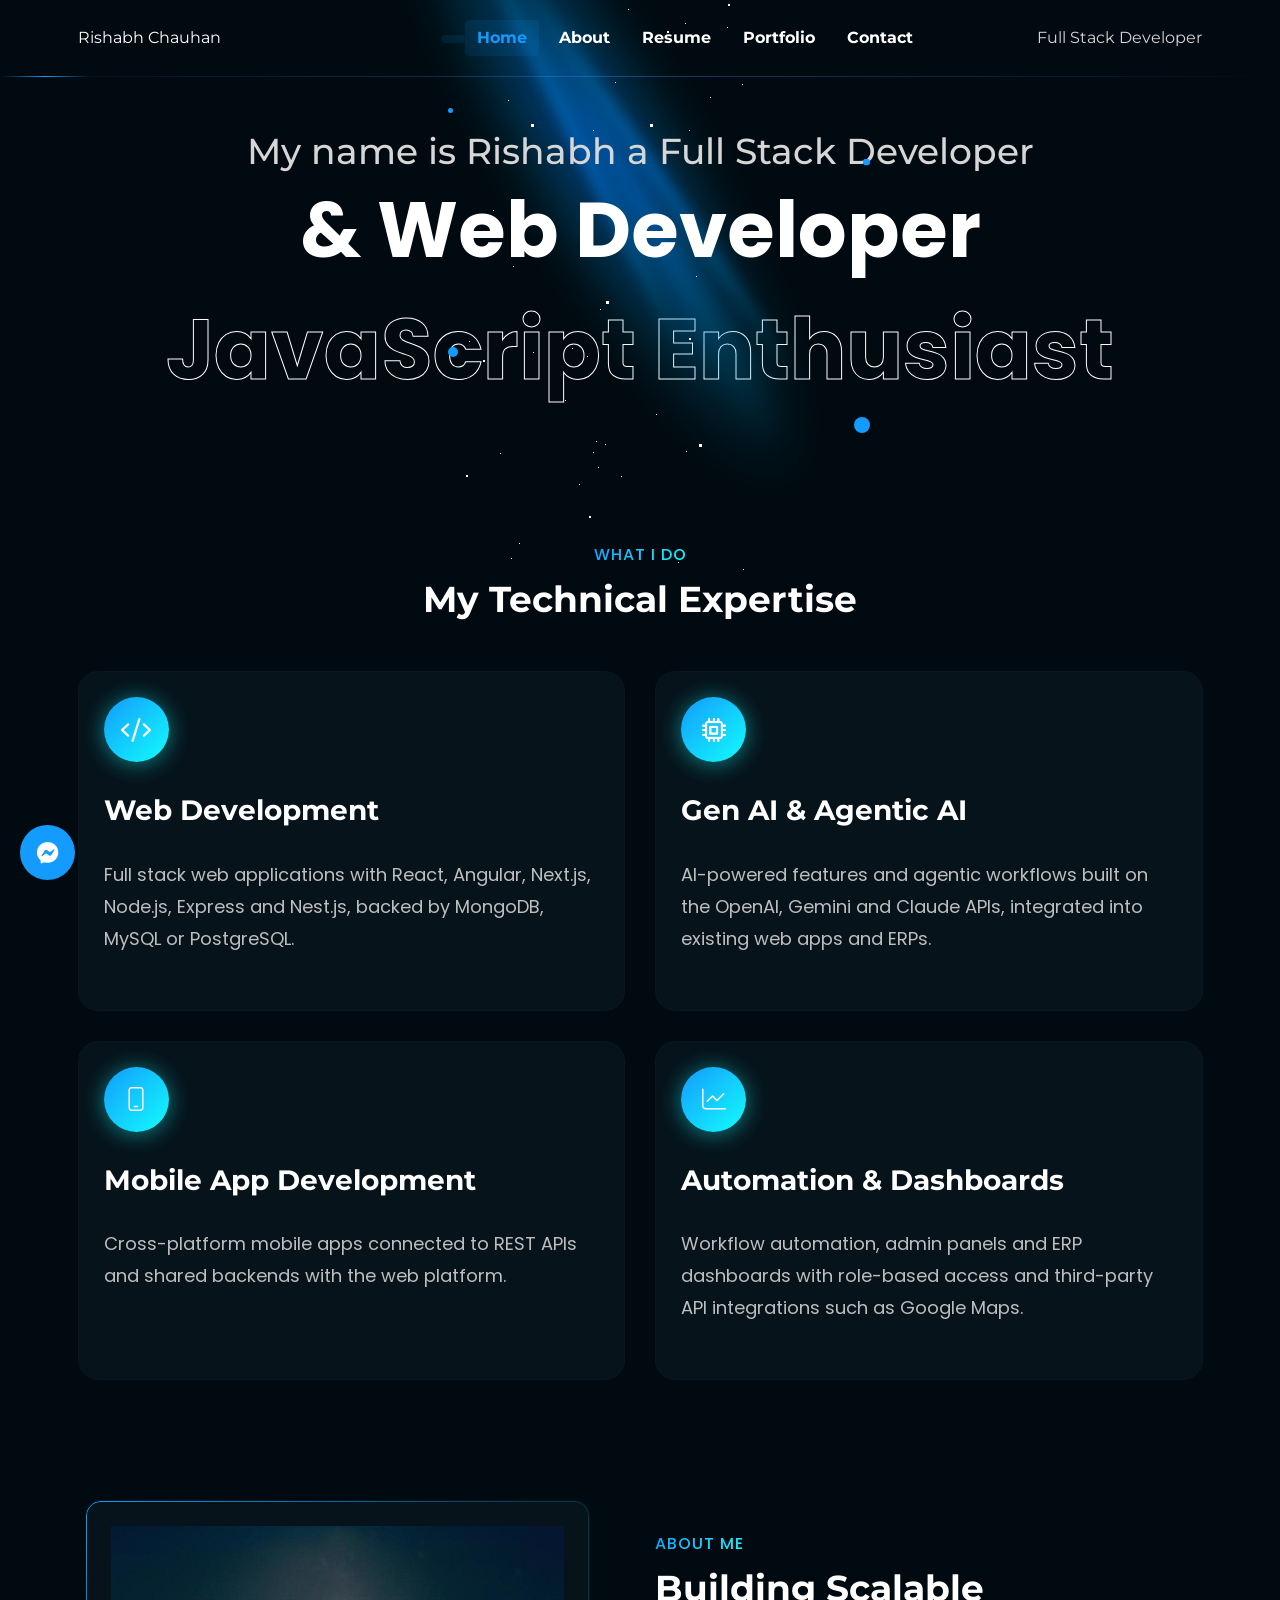
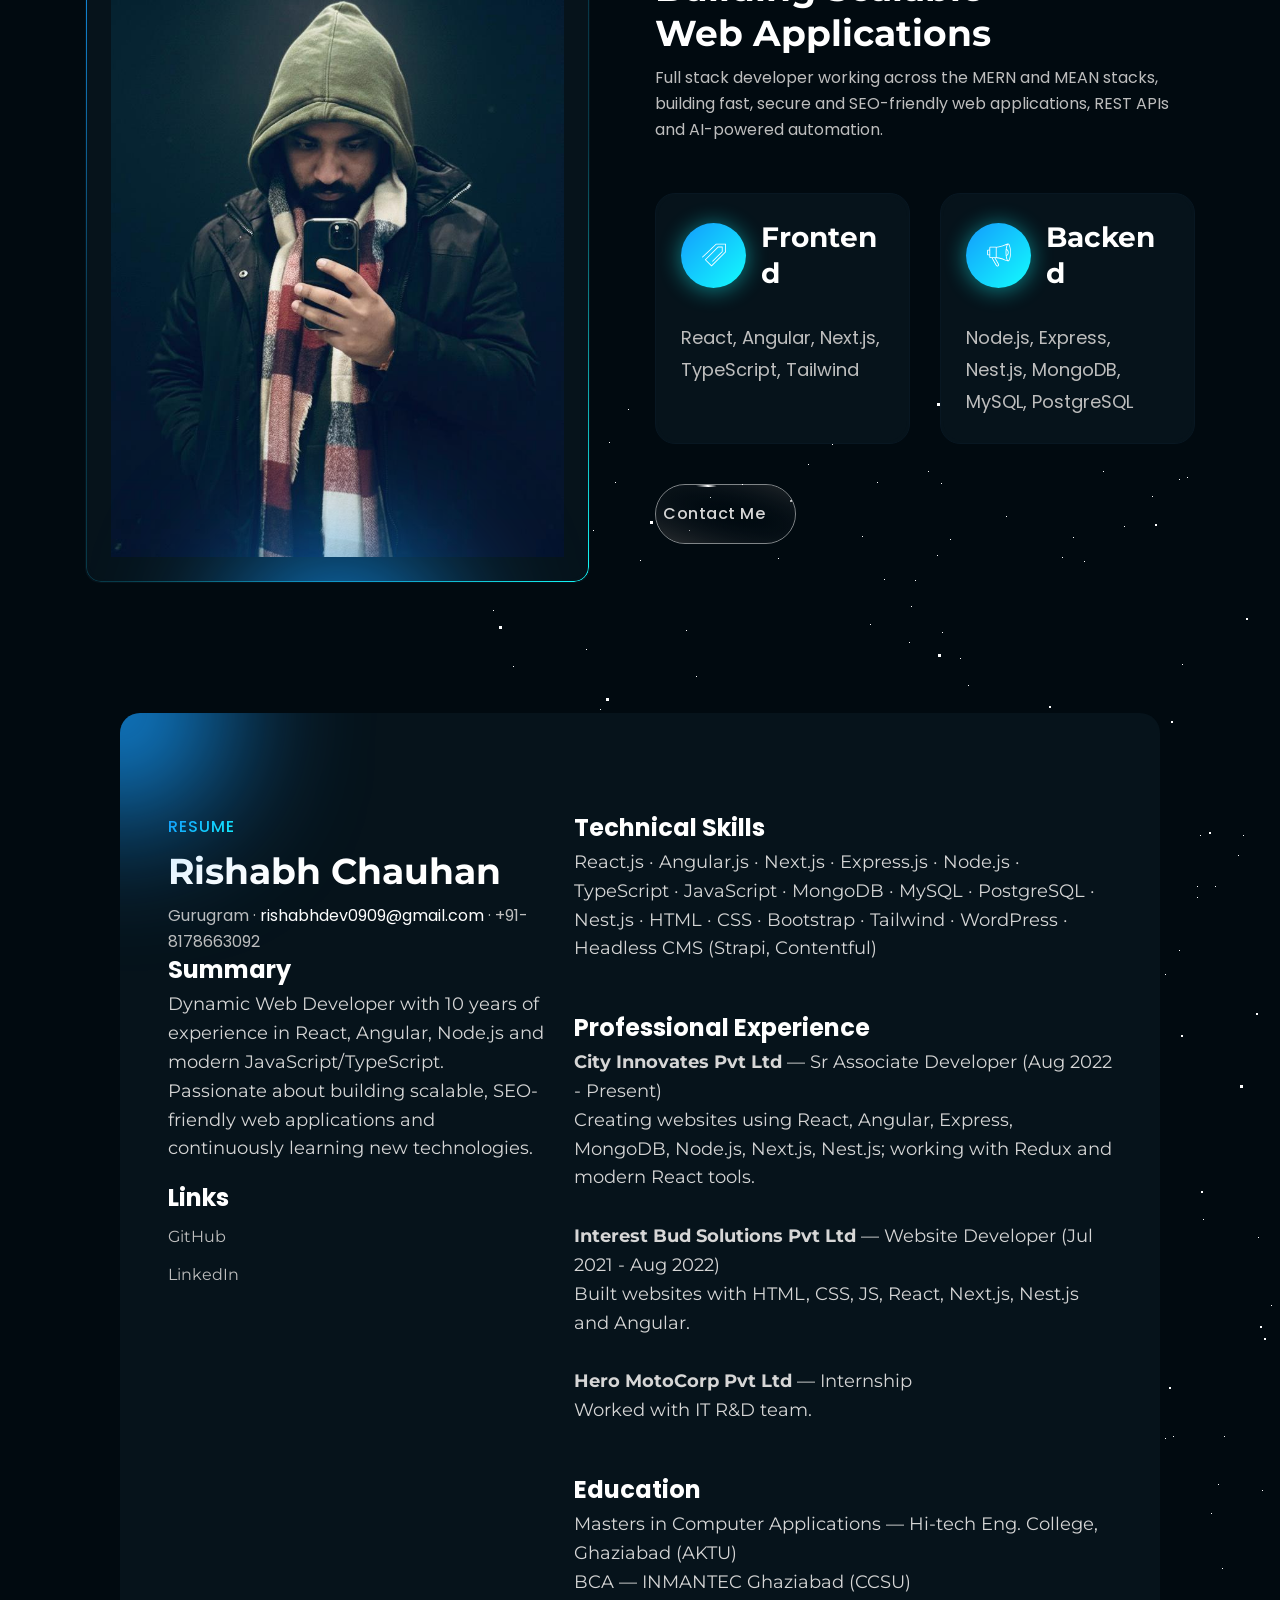
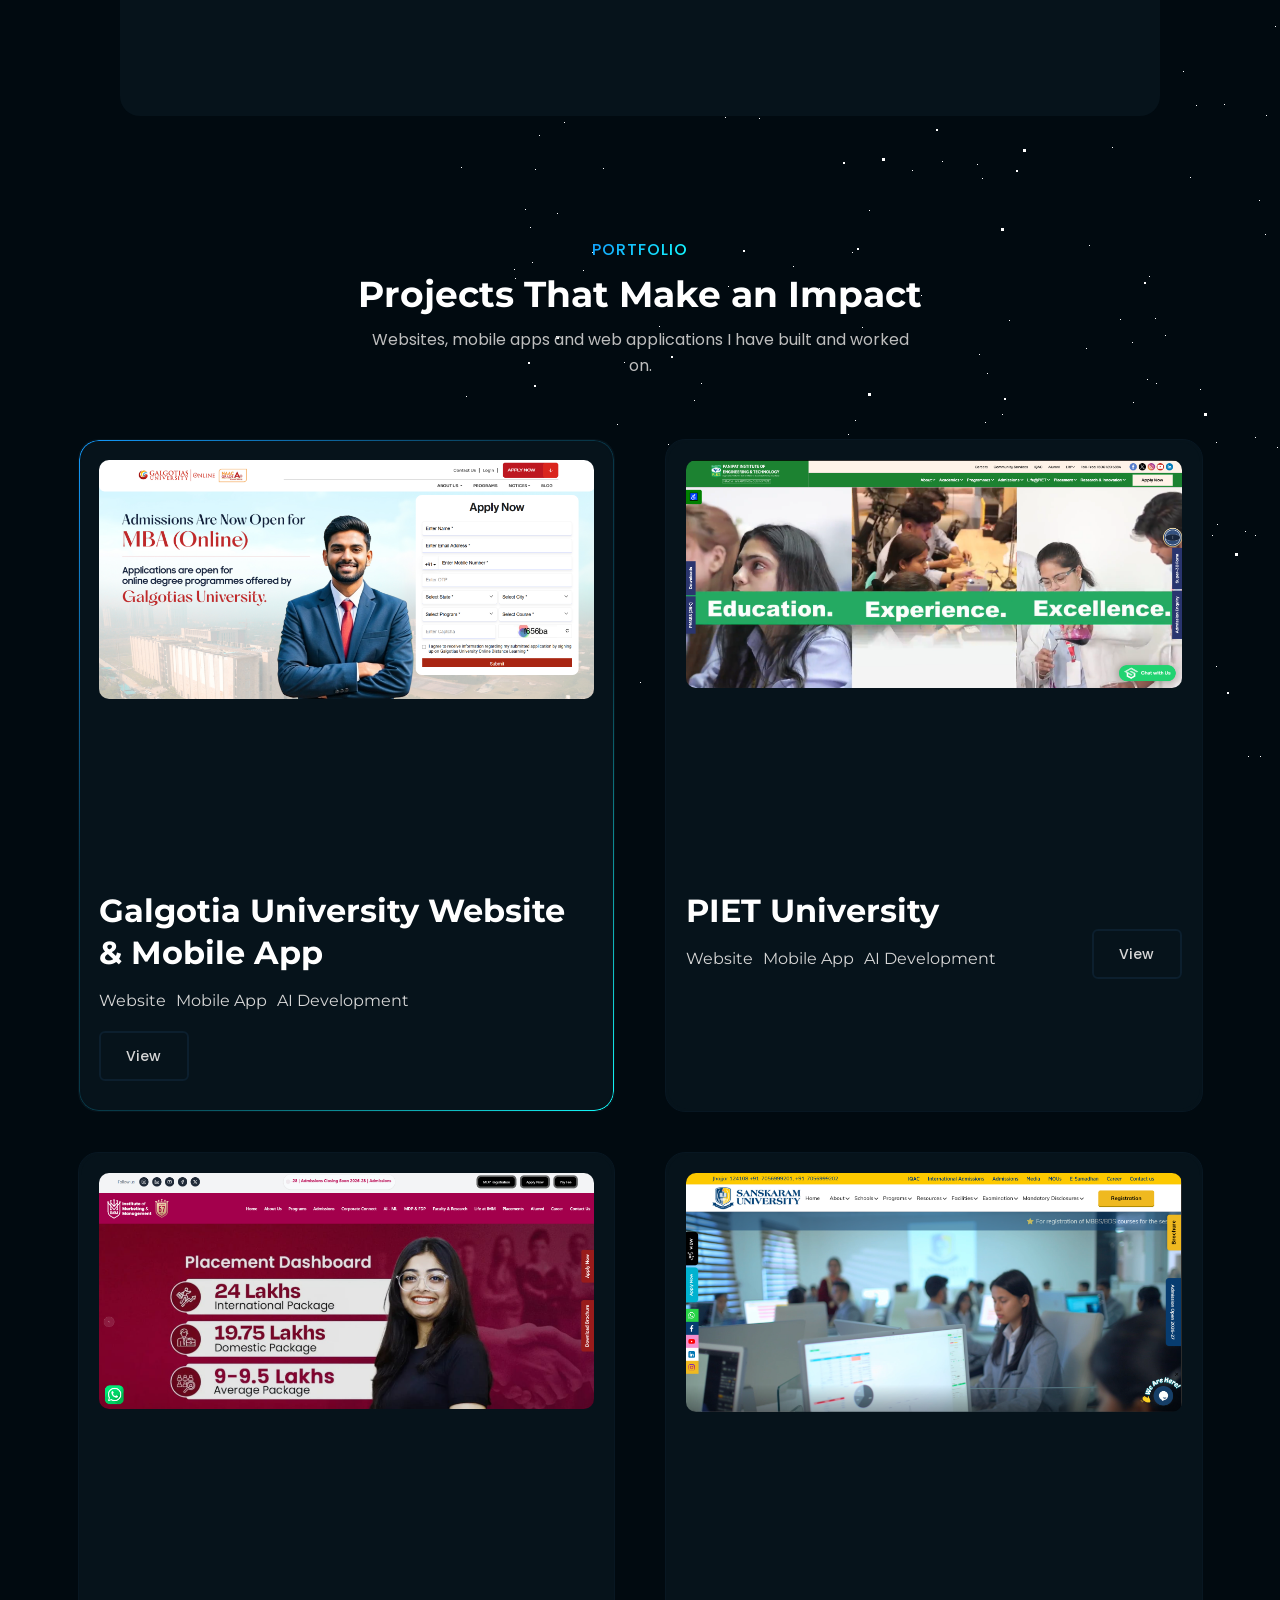
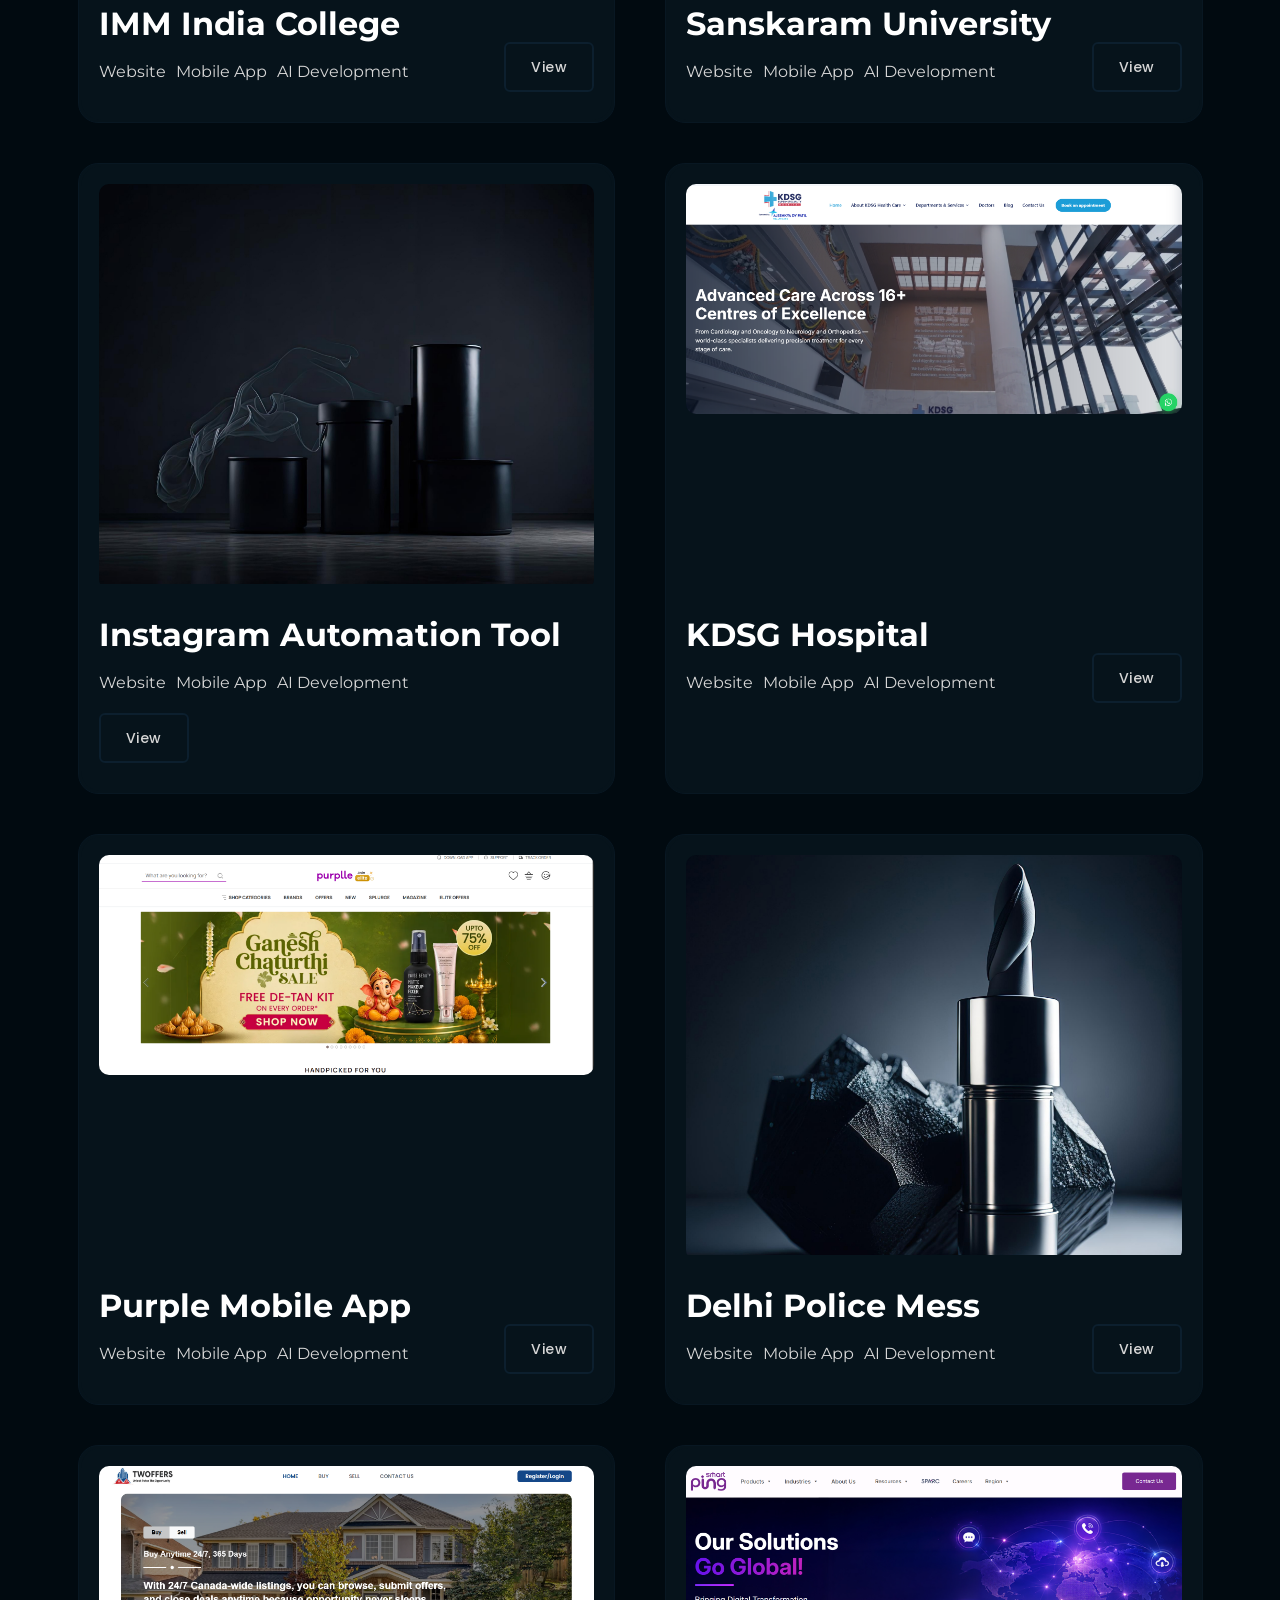
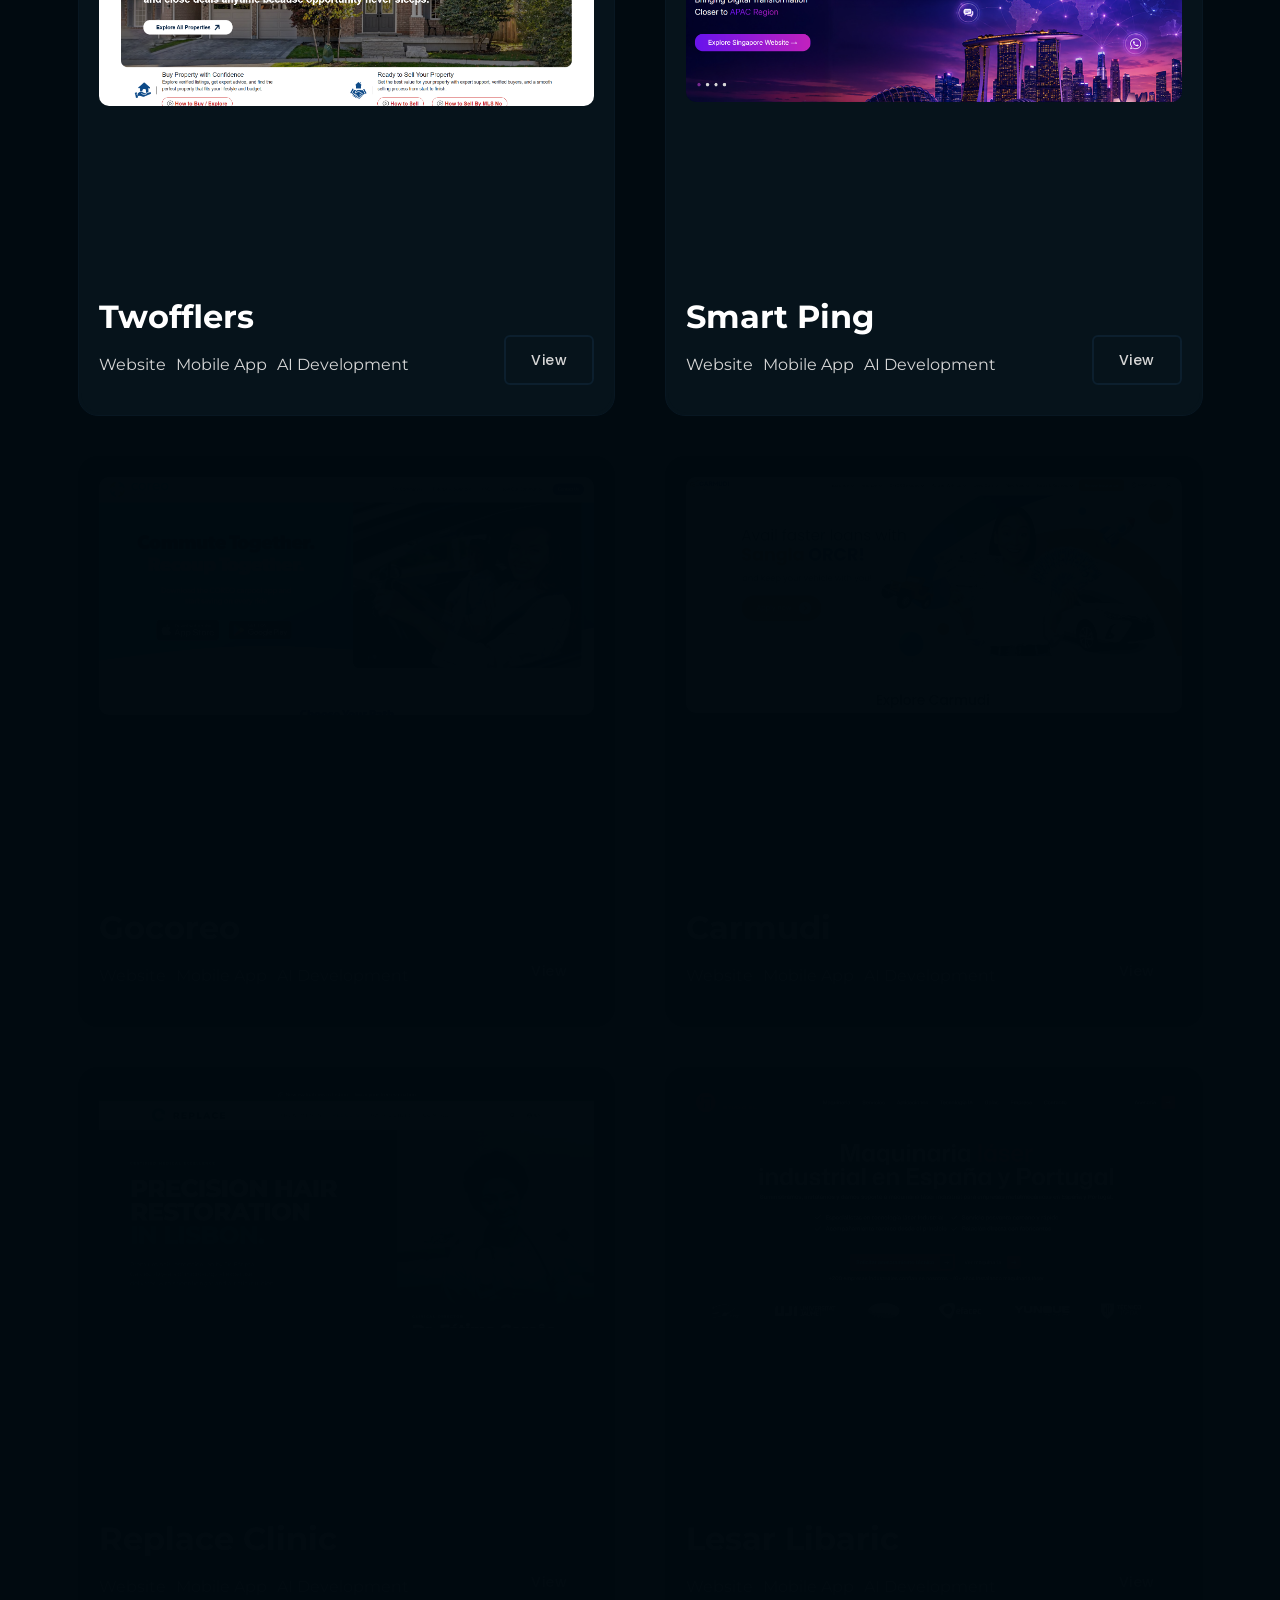
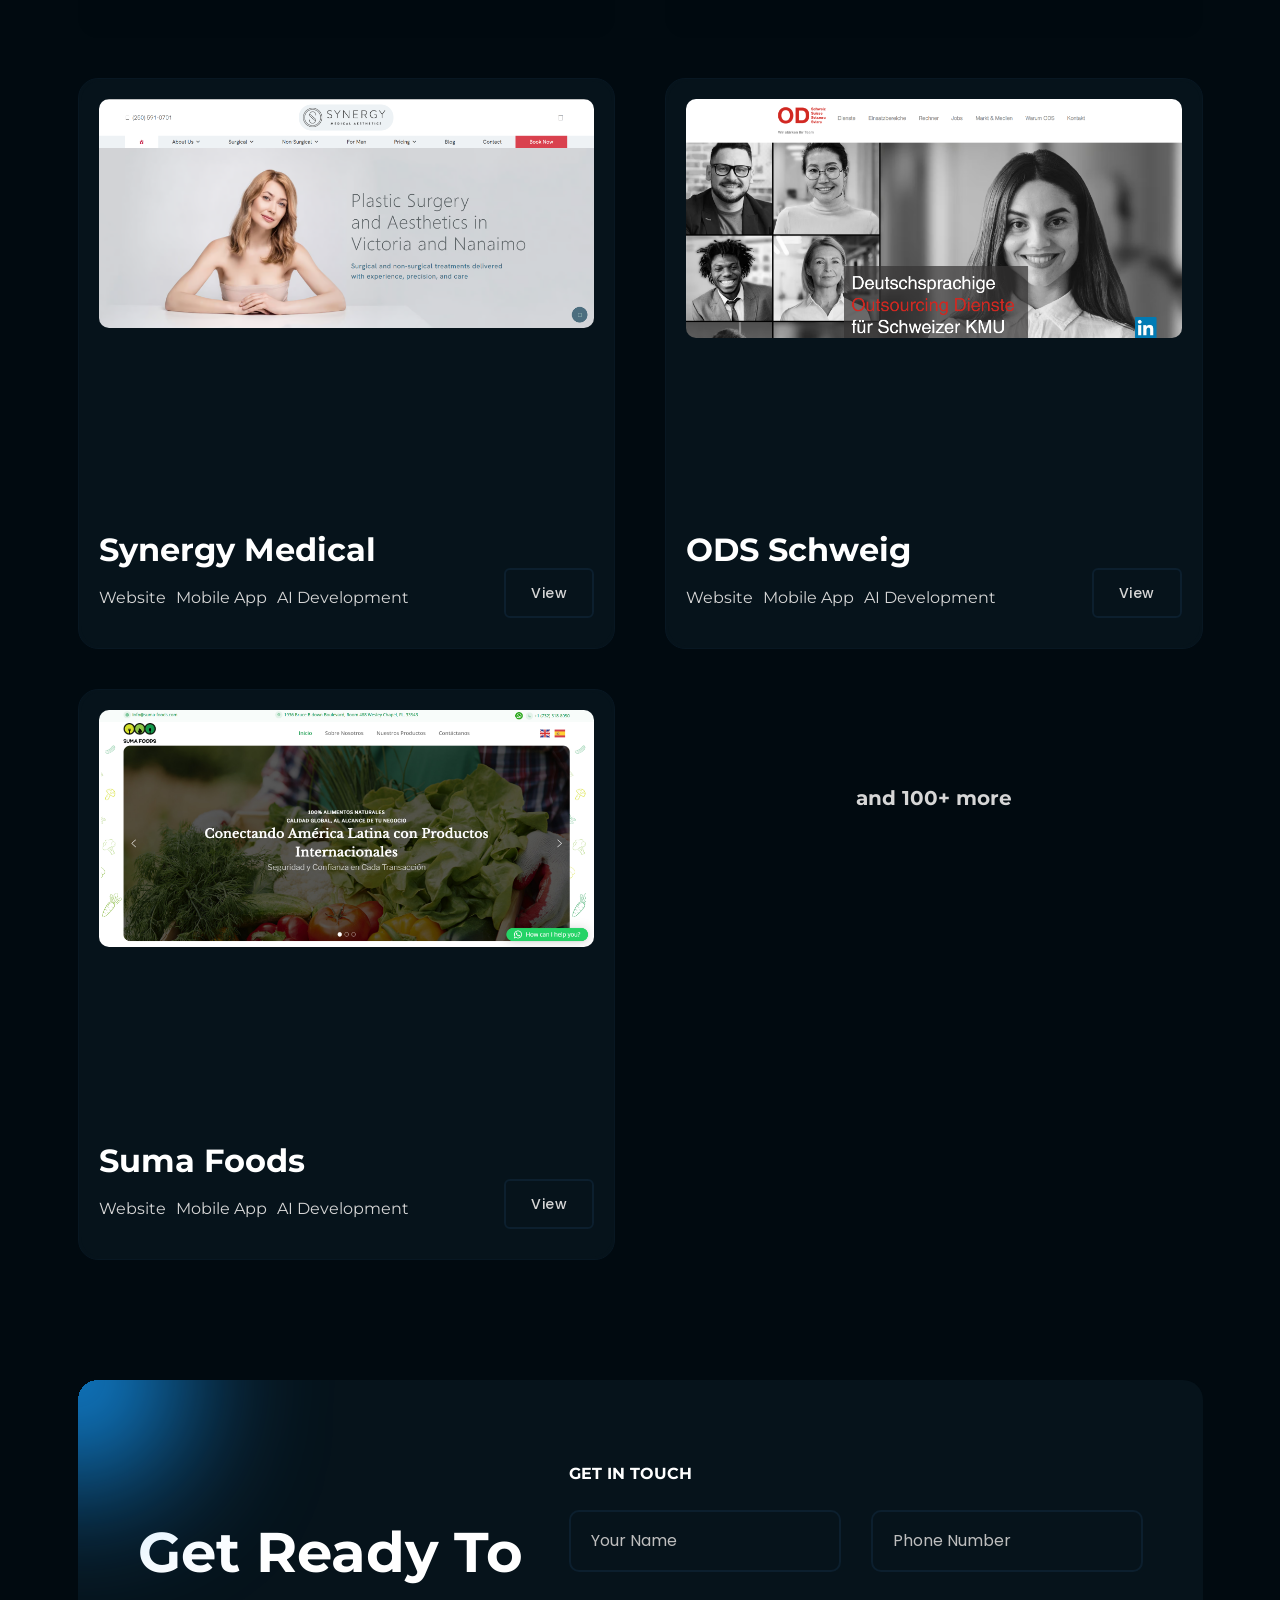
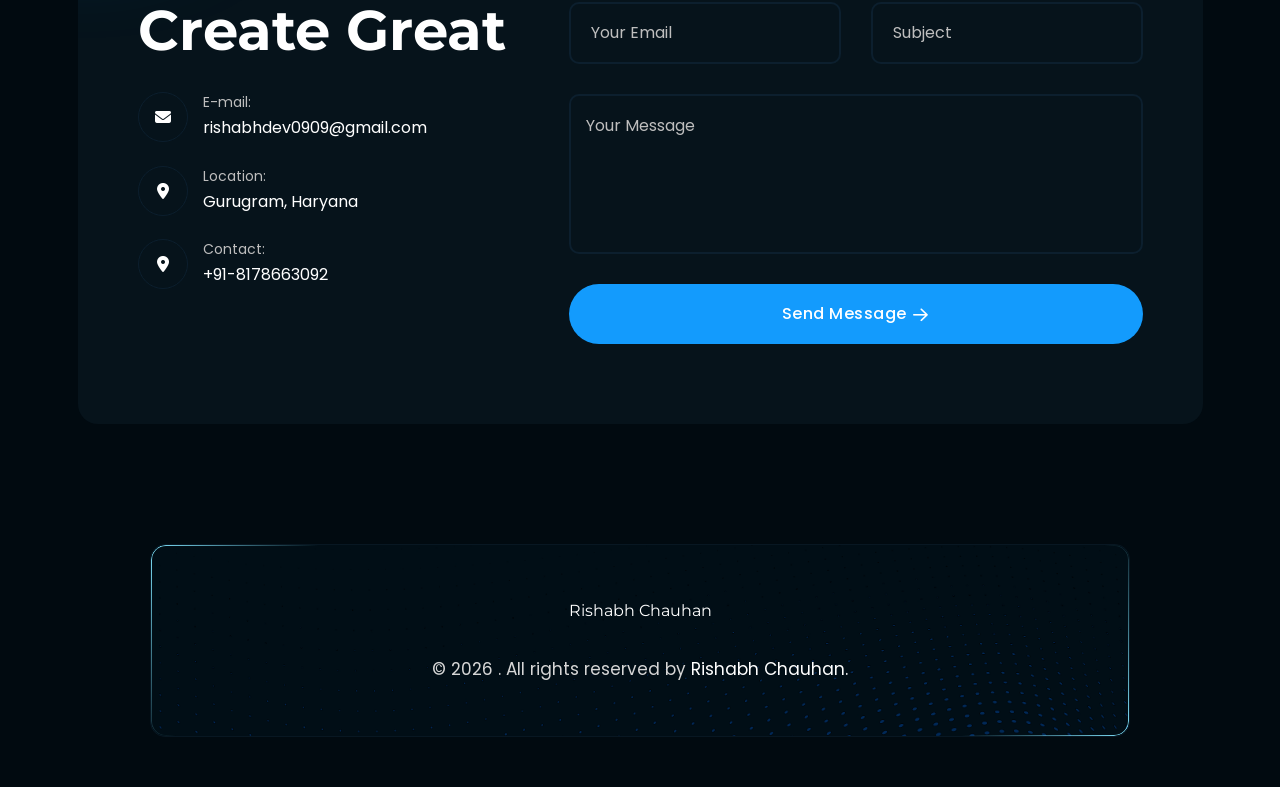
==== commit 8d5315ec: "new" ====
--- a/index-7599abs.html
+++ b/index-7599abs.html
@@ -5,7 +5,7 @@
     <meta charset="UTF-8">
     <meta http-equiv="X-UA-Compatible" content="IE=edge">
     <meta name="viewport" content="width=device-width, initial-scale=1.0">
-    <meta name="description" content="Virtuo is a modern personal portfolio template for designers, developers, content writer, cleaner, programmer, fashion designer, model, Influencer and freelancers. Fully responsive, SEO-friendly, Bootstrap and easy to customize.">
+    <meta name="description" content="Rishabh Chauhan - Full Stack (MERN/MEAN) Developer based in Gurugram. React, Angular, Next.js, Node.js, Express, Nest.js, MongoDB, MySQL, PostgreSQL.">
     <link rel="shortcut icon" type="image/x-icon" href="assets/images/favicon.svg">
     <title>Rishabh Chauhan || Full stack Developer</title>
     <!-- Bootstrap min css -->
@@ -46,7 +46,7 @@
                         <div class="tmp-header-right">
                             <div class="social-share-wrapper d-none d-md-block">
                                 <div class="social-link">
-                                   Your Technical Partner
+                                   Full Stack Developer
                                 </div>
                             </div>
 
@@ -92,7 +92,7 @@
                 <div class="social-wrapper mt--40">
                     <span class="subtitle">find with me</span>
                     <div class="social-link">
-                       Your Technical Partner
+                       Full Stack Developer
                     </div>
                 </div>
                 <!-- end -->
@@ -114,7 +114,7 @@
                         <!-- <img src="assets/images/banner/reeni-main-demo.png" alt="banner" class="main-demo"> -->
                         <div class="absolute-designation shape-image">
                             <h2  class="up shape" data-speed="0.03" data-revert="true" style="position: relative;">& Web Developer</h2>
-                            <h2 class="down shape" data-speed="0.02" style="position: relative;">Javascript Entusiast</h2>
+                            <h2 class="down shape" data-speed="0.02" style="position: relative;">JavaScript Enthusiast</h2>
                         </div>
                     </div>
                 </div>
@@ -149,93 +149,56 @@
                         <div class="section-sub-title center-title tmp-scroll-trigger tmp-fade-in animation-order-1">
                             <span class="subtitle theme-gradient">What I Do</span>
                         </div>
-                        <h2 class="title split-collab tmp-scroll-trigger tmp-fade-in animation-order-2">What I Provide For You</h2>
+                        <h2 class="title split-collab tmp-scroll-trigger tmp-fade-in animation-order-2">My Technical Expertise</h2>
                     </div>
                 </div>
             </div>
             <div class="about-us-section-card row g-5 animation-action-2">
-                 <div class="col-lg-6 col-md-6 col-sm-6 col-12 paralax-image">
-                    <div class="about-us-card tmp-scroll-trigger tmponhover single-animation active tmp-fade-in animation-order-4" style="--x: 153px; --y: 11px;">
+                <div class="col-lg-6 col-md-6 col-sm-6 col-12 paralax-image">
+                    <div class="about-us-card tmp-scroll-trigger tmponhover single-animation tmp-fade-in animation-order-4">
                         <div class="card-head">
                             <div class="logo-img">
                                 <i class="fa-regular fa-code"></i>
                             </div>
-                            <h3 class="card-title">Gen AI & Agentic AI</h3>
-                        </div>
-                        <p class="card-para">Every piece of work demonstrates my commitment to technical depth, detail, and clean design.
-                        </p>
+                            <h3 class="card-title">Web Development</h3>
+                        </div>
+                        <p class="card-para">Full stack web applications with React, Angular, Next.js, Node.js, Express and Nest.js, backed by MongoDB, MySQL or PostgreSQL.</p>
                         <div class="tmp-light light-center"></div>
                     </div>
                 </div>
                 <div class="col-lg-6 col-md-6 col-sm-6 col-12 paralax-image">
-                    <div class="about-us-card tmp-scroll-trigger tmponhover single-animation active tmp-fade-in animation-order-4" style="--x: 153px; --y: 11px;">
+                    <div class="about-us-card tmp-scroll-trigger tmponhover single-animation tmp-fade-in animation-order-4">
                         <div class="card-head">
                             <div class="logo-img">
-                                <i class="fa-regular fa-code"></i>
-                            </div>
-                            <h3 class="card-title">Marketing</h3>
-                        </div>
-                        <p class="card-para">Each one showcases my approach and
-                            dedication to detail, creativity
-                            Each one showcases my approach and
-                            dedication to detail, creativity.
-                        </p>
+                                <i class="fa-regular fa-microchip"></i>
+                            </div>
+                            <h3 class="card-title">Gen AI &amp; Agentic AI</h3>
+                        </div>
+                        <p class="card-para">AI-powered features and agentic workflows built on the OpenAI, Gemini and Claude APIs, integrated into existing web apps and ERPs.</p>
                         <div class="tmp-light light-center"></div>
                     </div>
                 </div>
                 <div class="col-lg-6 col-md-6 col-sm-6 col-12 paralax-image">
-                    <div class="about-us-card tmp-scroll-trigger tmponhover single-animation tmp-fade-in animation-order-5" style="--x: 193px; --y: 152px;">
+                    <div class="about-us-card tmp-scroll-trigger tmponhover single-animation tmp-fade-in animation-order-5">
                         <div class="card-head">
                             <div class="logo-img">
-                                <i class="fa-light fa-palette"></i>
-                            </div>
-                            <h3 class="card-title">Web Development</h3>
-                        </div>
-                        <p class="card-para">Business consulting consul us to a provide
-                            expert advice
-                            businesses
-                            Each one showcases my approach and
-                            dedication to detail, creativity.
-                        </p>
+                                <i class="fa-light fa-mobile"></i>
+                            </div>
+                            <h3 class="card-title">Mobile App Development</h3>
+                        </div>
+                        <p class="card-para">Cross-platform mobile apps connected to REST APIs and shared backends with the web platform.</p>
                         <div class="tmp-light light-center"></div>
                     </div>
                 </div>
                 <div class="col-lg-6 col-md-6 col-sm-6 col-12 paralax-image">
-                    <div class="about-us-card tmp-scroll-trigger tmponhover single-animation tmp-fade-in animation-order-4" style="--x: 339px; --y: -1px;">
+                    <div class="about-us-card tmp-scroll-trigger tmponhover single-animation tmp-fade-in animation-order-5">
                         <div class="card-head">
                             <div class="logo-img">
-                                <i class="fa-light fa-print"></i>
-                            </div>
-                            <h3 class="card-title">Business Solutions</h3>
-                        </div>
-                        <p class="card-para">Business solutions refer to a set of strategies, tools, and services designed to help companies improve efficiency, productivity, and profitability.
-                        </p>
-                        <div class="tmp-light light-center"></div>
-                    </div>
-                </div>
-                <div class="col-lg-6 col-md-6 col-sm-6 col-12 paralax-image">
-                    <div class="about-us-card tmp-scroll-trigger tmponhover single-animation tmp-fade-in animation-order-4" style="--x: 339px; --y: -1px;">
-                        <div class="card-head">
-                            <div class="logo-img">
-                                <i class="fa-light fa-print"></i>
-                            </div>
-                            <h3 class="card-title">Mobile App Development</h3>
-                        </div>
-                        <p class="card-para">Business solutions refer to a set of strategies, tools, and services designed to help companies improve efficiency, productivity, and profitability.
-                        </p>
-                        <div class="tmp-light light-center"></div>
-                    </div>
-                </div>
-                <div class="col-lg-6 col-md-6 col-sm-6 col-12 paralax-image">
-                    <div class="about-us-card tmp-scroll-trigger tmponhover single-animation tmp-fade-in animation-order-5" style="--x: 15px; --y: 61px;">
-                        <div class="card-head">
-                            <div class="logo-img">
-                                <i class="fa-regular fa-handshake"></i>
-                            </div>
-                            <h3 class="card-title">Profit Partners</h3>
-                        </div>
-                        <p class="card-para">At Profit Partners, we believe in the power of collaboration to maximize revenue, streamline operations, and drive long-term business success.
-                        </p>
+                                <i class="fa-light fa-chart-line"></i>
+                            </div>
+                            <h3 class="card-title">Automation &amp; Dashboards</h3>
+                        </div>
+                        <p class="card-para">Workflow automation, admin panels and ERP dashboards with role-based access and third-party API integrations such as Google Maps.</p>
                         <div class="tmp-light light-center"></div>
                     </div>
                 </div>
@@ -265,11 +228,8 @@
                                     <div class="section-sub-title tmp-scroll-trigger tmp-fade-in animation-order-1">
                                         <span class="subtitle theme-gradient">About Me</span>
                                     </div>
-                                    <h2 class="title split-collab tmp-scroll-trigger tmp-fade-in animation-order-2">Boost
-                                        Business Strategic <br> Solutions with Us</h2>
-                                    <p class="description tmp-scroll-trigger tmp-fade-in animation-order-3">Business consulting
-                                        consultants provide expert advice and guida
-                                        businesses to help them improve their performance, efficiency, and organizational</p>
+                                    <h2 class="title split-collab tmp-scroll-trigger tmp-fade-in animation-order-2">Building Scalable <br> Web Applications</h2>
+                                    <p class="description tmp-scroll-trigger tmp-fade-in animation-order-3">Full stack developer working across the MERN and MEAN stacks, building fast, secure and SEO-friendly web applications, REST APIs and AI-powered automation.</p>
                                 </div>
                                 <div class="about-us-section-card row g-5">
 
@@ -279,9 +239,9 @@
                                                 <div class="logo-img">
                                                     <img src="assets/images/about/logo-1.svg" alt="logo">
                                                 </div>
-                                                <h3 class="card-title">Business</h3>
-                                            </div>
-                                            <p class="card-para">Each one showcases my approach
+                                                <h3 class="card-title">Frontend</h3>
+                                            </div>
+                                            <p class="card-para">React, Angular, Next.js, TypeScript, Tailwind
                                             </p>
                                         </div>
                                     </div>
@@ -292,9 +252,9 @@
                                                 <div class="logo-img">
                                                     <img src="assets/images/about/logo-2.svg" alt="logo">
                                                 </div>
-                                                <h3 class="card-title">Partners</h3>
-                                            </div>
-                                            <p class="card-para">Business consulting consul us to a provide
+                                                <h3 class="card-title">Backend</h3>
+                                            </div>
+                                            <p class="card-para">Node.js, Express, Nest.js, MongoDB, MySQL, PostgreSQL
                                             </p>
                                         </div>
                                     </div>
@@ -303,7 +263,7 @@
                                 <div class="about-btn mt--40 tmp-scroll-trigger tmp-fade-in animation-order-6">
                                     <a class="tmp-btn hover-icon-reverse btn-border tmp-modern-button radius-round download-icon" href="tel:+91-8178663092">
                                         <div class="icon-reverse-wrapper">
-                                            <span class="btn-text">Contact Us</span>
+                                            <span class="btn-text">Contact Me</span>
                                             <div class="btn-hack"></div>
                                             <img src="assets/images/button/btg-bg.svg" alt="" class="btn-bg">
                                             <img src="assets/images/button/btg-bg-2.svg" alt="" class="btn-bg-hover">
@@ -322,42 +282,7 @@
     <!-- tmp About Me end -->
 
 
-    <!-- tmp counter area start -->
-    <div class="counter-funfacts-area tmp-section-gapBottom">
-        <div class="container">
-            <div class="row g-5">
-                <div class="col-lg-3 col-sm-6 col-12">
-                    <div class="counter-card tmp-scroll-trigger tmp-fade-in tmponhover animation-order-1">
-                        <h3 class="counter counter-title"><span class="odometer" data-count="20">00</span>k
-                        </h3>
-                        <p class="counter-para">Our Project Complete</p>
-                    </div>
-                </div>
-                <div class="col-lg-3 col-sm-6 col-12">
-                    <div class="counter-card tmp-scroll-trigger tmp-fade-in tmponhover animation-order-2">
-                        <h3 class="counter counter-title"><span class="odometer" data-count="10">00</span>k
-                        </h3>
-                        <p class="counter-para">Our Natural Products</p>
-                    </div>
-                </div>
-                <div class="col-lg-3 col-sm-6 col-12">
-                    <div class="counter-card tmp-scroll-trigger tmp-fade-in tmponhover animation-order-3">
-                        <h3 class="counter counter-title"><span class="odometer" data-count="200">00</span>+
-                        </h3>
-                        <p class="counter-para">Clients Reviews</p>
-                    </div>
-                </div>
-                <div class="col-lg-3 col-sm-6 col-12">
-                    <div class="counter-card tmp-scroll-trigger tmp-fade-in tmponhover animation-order-4">
-                        <h3 class="counter counter-title"><span class="odometer" data-count="2">00</span>k+
-                        </h3>
-                        <p class="counter-para">Our Satisfied Client</p>
-                    </div>
-                </div>
-            </div>
-        </div>
-    </div>
-    <!-- tmp counter area end -->
+
 
 
     <!-- Tpm My Skill Area Start -->
@@ -422,7 +347,7 @@
             <div class="section-head mb--60">
                 <div class="section-sub-title center-title tmp-scroll-trigger tmp-fade-in animation-order-1"><span class="subtitle theme-gradient">Portfolio</span></div>
                 <h2 class="title split-collab tmp-scroll-trigger tmp-fade-in animation-order-2">Projects That Make an Impact</h2>
-                <p class="description section-sm tmp-scroll-trigger tmp-fade-in animation-order-3">Websites, mobile apps, business tools, and digital products built for ambitious teams.</p>
+                <p class="description section-sm tmp-scroll-trigger tmp-fade-in animation-order-3">Websites, mobile apps and web applications I have built and worked on.</p>
             </div>
             <div class="row animation-action-3">
                 <div class="col-lg-6 col-md-6 paralax-image"><div class="latest-portfolio-card-style-two image-box-hover tmp-scroll-trigger single-animation active tmponhover tmp-fade-in animation-order-1"><div class="portfoli-card-img"><div class="img-box v2"><img class="w-100" src="assets/images/updates-portfolio/galgotia.PNG" alt="Galgotia University website and mobile app"></div></div><div class="portfolio-card-content-wrap"><div class="content-left"><h3 class="portfolio-card-title">Galgotia University Website &amp; Mobile App</h3><div class="tag-items"><ul><li><span class="tag-item">Website</span></li><li><span class="tag-item">Mobile App</span></li></ul></div></div><a class="tmp-btn btn-border btn-md" href="#contacts"><span class="btn-text">View</span></a></div></div></div>
@@ -473,847 +398,10 @@
                         viewButton.rel = "noopener noreferrer";
                     }
                     if (tags) {
-                        tags.innerHTML = ["Website", "Mobile App", "Marketing", "AI Development"].map((tag) => `<li><span class="tag-item">${tag}</span></li>`).join("");
+                        tags.innerHTML = ["Website", "Mobile App", "AI Development"].map((tag) => `<li><span class="tag-item">${tag}</span></li>`).join("");
                     }
                 });
             </script>
-        </div>
-        <div hidden>
-        <div class="container">
-            <div class="section-head mb--60">
-                <div class="section-sub-title center-title tmp-scroll-trigger tmp-fade-in animation-order-1">
-                    <span class="subtitle theme-gradient">Latest Portfolio</span>
-                </div>
-                <h2 class="title split-collab tmp-scroll-trigger tmp-fade-in animation-order-2"> Transforming Ideas into
-                    Exceptional </h2>
-                <p class="description section-sm tmp-scroll-trigger tmp-fade-in animation-order-3">Business consulting
-                    consultants provide expert advice and guida
-                    businesses to help them improve their performance, efficiency, and organizational</p>
-            </div>
-            <div class="latest-portfolio-tabs-area">
-                <nav>
-                    <ul class="nav nav-tabs" id="nav-tab" role="tablist">
-                        <li>
-                            <button class="nav-link active" id="nav-all-tab" data-bs-toggle="tab" data-bs-target="#nav-all" type="button" role="tab" aria-controls="nav-all" aria-selected="true">All</button>
-                        </li>
-                        <li>
-                            <button class="nav-link" id="nav-branding-tab" data-bs-toggle="tab" data-bs-target="#nav-branding" type="button" role="tab" aria-controls="nav-branding" aria-selected="false">Website</button>
-                        </li>
-                        <li>
-                            <button class="nav-link" id="nav-design-tab" data-bs-toggle="tab" data-bs-target="#nav-design" type="button" role="tab" aria-controls="nav-design" aria-selected="false">Mobile App</button>
-                        </li>
-                        <li>
-                            <button class="nav-link" id="nav-content-writing-tab" data-bs-toggle="tab" data-bs-target="#nav-content-writing" type="button" role="tab" aria-controls="nav-content-writing" aria-selected="false">Content Writing</button>
-                        </li>
-                        <li>
-                            <button class="nav-link" id="nav-marketing-tab" data-bs-toggle="tab" data-bs-target="#nav-marketing" type="button" role="tab" aria-controls="nav-marketing" aria-selected="false">Business Transformation and AI Intigration</button>
-                        </li>
-                    </ul>
-                </nav>
-                <div class="tab-content bg-blur-style-one" id="nav-tabContent">
-                    <div class="tab-pane fade show active" id="nav-all" role="tabpanel" aria-labelledby="nav-all-tab" tabindex="0">
-                        <div class="row animation-action-3">
-                            <div class="col-lg-6 col-md-6 paralax-image">
-                                <div class="latest-portfolio-card-style-two image-box-hover tmp-scroll-trigger single-animation active tmponhover tmp-fade-in animation-order-1" data-bs-toggle="modal" data-bs-target="#exampleModalCenter">
-                                    <div class="portfoli-card-img">
-                                        <div class="img-box v2">
-                                            <a class="tmp-scroll-trigger tmp-zoom-in animation-order-1" href="https://github.com/Rishabhchauhanofficial" target="_blank">
-                                                <img class="w-100" src="assets/images/latest-portfolio/portfoli-img-1.jpg" alt="Thumbnail">
-                                            </a>
-                                        </div>
-                                    </div>
-                                    <div class="portfolio-card-content-wrap">
-                                        <div class="content-left">
-                                                <h3 class="portfolio-card-title"><a href="https://github.com/Rishabhchauhanofficial" target="_blank">Kundli expert</a></h3>
-                                            <div class="tag-items">
-                                                <ul>
-                                                    <li>
-                                                        <a href="#" class="tag-item">JavaScript</a>
-                                                    </li>
-                                                    <li>
-                                                        <a href="#" class="tag-item">Figma</a>
-                                                    </li>
-                                                </ul>
-                                            </div>
-                                        </div>
-                                        <a class="tmp-btn hover-icon-reverse btn-border tmp-modern-button radius-round download-icon btn-md" href="https://github.com/Rishabhchauhanofficial" target="_blank">
-                                            <div class="icon-reverse-wrapper">
-                                                <span class="btn-text">View Details</span>
-                                                <div class="btn-hack"></div>
-                                                <img src="assets/images/button/btg-bg.svg" alt="" class="btn-bg">
-                                                <img src="assets/images/button/btg-bg-2.svg" alt="" class="btn-bg-hover">
-                                                <span class="btn-icon"><i class="fa-sharp fa-regular fa-arrow-right"></i></span>
-                                                <span class="btn-icon"><i class="fa-sharp fa-regular fa-arrow-right"></i></span>
-                                            </div>
-                                        </a>
-                                    </div>
-                                    <div class="tmp-light light-center"></div>
-                                </div>
-                            </div>
-                            <div class="col-lg-6 col-md-6 paralax-image">
-                                <div class="latest-portfolio-card-style-two image-box-hover tmp-scroll-trigger single-animation tmponhover tmp-fade-in animation-order-2" data-bs-toggle="modal" data-bs-target="#exampleModalCenter">
-                                    <div class="portfoli-card-img">
-                                        <div class="img-box v2">
-                                            <a class="tmp-scroll-trigger tmp-zoom-in animation-order-1" href="https://github.com/Rishabhchauhanofficial" target="_blank">
-                                                <img class="w-100" src="assets/images/latest-portfolio/portfoli-img-3.jpg" alt="Thumbnail">
-                                            </a>
-                                        </div>
-                                    </div>
-                                    <div class="portfolio-card-content-wrap">
-                                        <div class="content-left">
-                                                <h3 class="portfolio-card-title"><a href="https://github.com/Rishabhchauhanofficial" target="_blank">KTMEDU Mark Shopping Center</a></h3>
-                                            <div class="tag-items">
-                                                <ul>
-                                                    <li>
-                                                        <a href="#" class="tag-item">Adobe</a>
-                                                    </li>
-                                                    <li>
-                                                        <a href="#" class="tag-item">Webflow</a>
-                                                    </li>
-                                                    <li>
-                                                        <a href="#" class="tag-item">Ai</a>
-                                                    </li>
-                                                </ul>
-                                            </div>
-                                        </div>
-                                        <a class="tmp-btn hover-icon-reverse btn-border tmp-modern-button radius-round download-icon btn-md" href="https://github.com/Rishabhchauhanofficial" target="_blank">
-                                            <div class="icon-reverse-wrapper">
-                                                <span class="btn-text">View Details</span>
-                                                <div class="btn-hack"></div>
-                                                <img src="assets/images/button/btg-bg.svg" alt="" class="btn-bg">
-                                                <img src="assets/images/button/btg-bg-2.svg" alt="" class="btn-bg-hover">
-                                                <span class="btn-icon"><i class="fa-sharp fa-regular fa-arrow-right"></i></span>
-                                                <span class="btn-icon"><i class="fa-sharp fa-regular fa-arrow-right"></i></span>
-                                            </div>
-                                        </a>
-                                    </div>
-                                    <div class="tmp-light light-center"></div>
-                                </div>
-                            </div>
-                            <div class="col-lg-6 col-md-6 paralax-image">
-                                <div class="latest-portfolio-card-style-two image-box-hover tmp-scroll-trigger single-animation tmponhover tmp-fade-in animation-order-3" data-bs-toggle="modal" data-bs-target="#exampleModalCenter">
-                                    <div class="portfoli-card-img">
-                                        <div class="img-box v2">
-                                            <a class="tmp-scroll-trigger tmp-zoom-in animation-order-1" href="https://github.com/Rishabhchauhanofficial" target="_blank">
-                                                <img class="w-100" src="assets/images/latest-portfolio/portfoli-img-4.jpg" alt="Thumbnail">
-                                            </a>
-                                        </div>
-                                    </div>
-                                    <div class="portfolio-card-content-wrap">
-                                        <div class="content-left">
-                                            <h3 class="portfolio-card-title"><a href="https://github.com/Rishabhchauhanofficial" target="_blank">RTL Mining Earthworks (Admin Panel)</a></h3>
-                                            <div class="tag-items">
-                                                <ul>
-                                                    <li>
-                                                        <a href="#" class="tag-item">Figma</a>
-                                                    </li>
-                                                    <li>
-                                                        <a href="#" class="tag-item">JavaScript</a>
-                                                    </li>
-                                                    <li>
-                                                        <a href="#" class="tag-item">Wordpress</a>
-                                                    </li>
-                                                </ul>
-                                            </div>
-                                        </div>
-                                        <a class="tmp-btn hover-icon-reverse btn-border tmp-modern-button radius-round download-icon btn-md" href="https://github.com/Rishabhchauhanofficial" target="_blank">
-                                            <div class="icon-reverse-wrapper">
-                                                <span class="btn-text">View Details</span>
-                                                <div class="btn-hack"></div>
-                                                <img src="assets/images/button/btg-bg.svg" alt="" class="btn-bg">
-                                                <img src="assets/images/button/btg-bg-2.svg" alt="" class="btn-bg-hover">
-                                                <span class="btn-icon"><i class="fa-sharp fa-regular fa-arrow-right"></i></span>
-                                                <span class="btn-icon"><i class="fa-sharp fa-regular fa-arrow-right"></i></span>
-                                            </div>
-                                        </a>
-                                    </div>
-                                    <div class="tmp-light light-center"></div>
-                                </div>
-                            </div>
-                            <div class="col-lg-6 col-md-6 paralax-image">
-                                <div class="latest-portfolio-card-style-two image-box-hover tmp-scroll-trigger single-animation tmponhover tmp-fade-in animation-order-4" data-bs-toggle="modal" data-bs-target="#exampleModalCenter">
-                                    <div class="portfoli-card-img">
-                                        <div class="img-box v2">
-                                            <a class="tmp-scroll-trigger tmp-zoom-in animation-order-1" href="https://github.com/Rishabhchauhanofficial" target="_blank">
-                                                <img class="w-100" src="assets/images/latest-portfolio/portfoli-img-2.jpg" alt="Thumbnail">
-                                            </a>
-                                        </div>
-                                    </div>
-                                    <div class="portfolio-card-content-wrap">
-                                        <div class="content-left">
-                                                <h3 class="portfolio-card-title"><a href="https://github.com/Rishabhchauhanofficial" target="_blank">PIET College</a></h3>
-                                            <div class="tag-items">
-                                                <ul>
-                                                    <li>
-                                                        <a href="#" class="tag-item">Adobe</a>
-                                                    </li>
-                                                    <li>
-                                                        <a href="#" class="tag-item">Webflow</a>
-                                                    </li>
-                                                </ul>
-                                            </div>
-                                        </div>
-                                        <a class="tmp-btn hover-icon-reverse btn-border tmp-modern-button radius-round download-icon btn-md" href="https://github.com/Rishabhchauhanofficial" target="_blank">
-                                            <div class="icon-reverse-wrapper">
-                                                <span class="btn-text">View Details</span>
-                                                <div class="btn-hack"></div>
-                                                <img src="assets/images/button/btg-bg.svg" alt="" class="btn-bg">
-                                                <img src="assets/images/button/btg-bg-2.svg" alt="" class="btn-bg-hover">
-                                                <span class="btn-icon"><i class="fa-sharp fa-regular fa-arrow-right"></i></span>
-                                                <span class="btn-icon"><i class="fa-sharp fa-regular fa-arrow-right"></i></span>
-                                            </div>
-                                        </a>
-                                    </div>
-                                    <div class="tmp-light light-center"></div>
-                                </div>
-                            </div>
-                        </div>
-                    </div>
-                    <div class="tab-pane fade" id="nav-branding" role="tabpanel" aria-labelledby="nav-branding-tab" tabindex="0">
-                        <div class="row animation-action-1">
-                            <div class="col-lg-6 col-md-6 paralax-image">
-                                <div class="latest-portfolio-card-style-two image-box-hover tmp-scroll-trigger single-animation tmponhover tmp-fade-in animation-order-1" data-bs-toggle="modal" data-bs-target="#exampleModalCenter">
-                                    <div class="portfoli-card-img">
-                                        <div class="img-box v2">
-                                            <a class="tmp-scroll-trigger tmp-zoom-in animation-order-1" href="jacascript:void(0);">
-                                                <img class="w-100" src="assets/images/latest-portfolio/portfoli-img-1.jpg" alt="Thumbnail">
-                                            </a>
-                                        </div>
-                                    </div>
-                                    <div class="portfolio-card-content-wrap">
-                                        <div class="content-left">
-                                            <h3 class="portfolio-card-title"><a href="jacascript:void(0);">SAAS website
-                                                    design</a></h3>
-                                            <div class="tag-items">
-                                                <ul>
-                                                    <li>
-                                                        <a href="#" class="tag-item">JavaScript</a>
-                                                    </li>
-                                                    <li>
-                                                        <a href="#" class="tag-item">Figma</a>
-                                                    </li>
-                                                </ul>
-                                            </div>
-                                        </div>
-                                        <a class="tmp-btn hover-icon-reverse btn-border tmp-modern-button radius-round download-icon btn-md" href="javascript:void(0);">
-                                            <div class="icon-reverse-wrapper">
-                                                <span class="btn-text">View Details</span>
-                                                <div class="btn-hack"></div>
-                                                <img src="assets/images/button/btg-bg.svg" alt="" class="btn-bg">
-                                                <img src="assets/images/button/btg-bg-2.svg" alt="" class="btn-bg-hover">
-                                                <span class="btn-icon"><i class="fa-sharp fa-regular fa-arrow-right"></i></span>
-                                                <span class="btn-icon"><i class="fa-sharp fa-regular fa-arrow-right"></i></span>
-                                            </div>
-                                        </a>
-                                    </div>
-                                    <div class="tmp-light light-center"></div>
-                                </div>
-                            </div>
-                            <div class="col-lg-6 col-md-6 paralax-image">
-                                <div class="latest-portfolio-card-style-two image-box-hover tmp-scroll-trigger single-animation tmponhover tmp-fade-in animation-order-2" data-bs-toggle="modal" data-bs-target="#exampleModalCenter">
-                                    <div class="portfoli-card-img">
-                                        <div class="img-box v2">
-                                            <a class="tmp-scroll-trigger tmp-zoom-in animation-order-1" href="jacascript:void(0);">
-                                                <img class="w-100" src="assets/images/latest-portfolio/portfoli-img-3.jpg" alt="Thumbnail">
-                                            </a>
-                                        </div>
-                                    </div>
-                                    <div class="portfolio-card-content-wrap">
-                                        <div class="content-left">
-                                            <h3 class="portfolio-card-title"><a href="jacascript:void(0);">Chatbots & AI Support</a></h3>
-                                            <div class="tag-items">
-                                                <ul>
-                                                    <li>
-                                                        <a href="#" class="tag-item">Adobe</a>
-                                                    </li>
-                                                    <li>
-                                                        <a href="#" class="tag-item">Webflow</a>
-                                                    </li>
-                                                    <li>
-                                                        <a href="#" class="tag-item">Ai</a>
-                                                    </li>
-                                                </ul>
-                                            </div>
-                                        </div>
-                                        <a class="tmp-btn hover-icon-reverse btn-border tmp-modern-button radius-round download-icon btn-md" href="javascript:void(0);">
-                                            <div class="icon-reverse-wrapper">
-                                                <span class="btn-text">View Details</span>
-                                                <div class="btn-hack"></div>
-                                                <img src="assets/images/button/btg-bg.svg" alt="" class="btn-bg">
-                                                <img src="assets/images/button/btg-bg-2.svg" alt="" class="btn-bg-hover">
-                                                <span class="btn-icon"><i class="fa-sharp fa-regular fa-arrow-right"></i></span>
-                                                <span class="btn-icon"><i class="fa-sharp fa-regular fa-arrow-right"></i></span>
-                                            </div>
-                                        </a>
-                                    </div>
-                                    <div class="tmp-light light-center"></div>
-                                </div>
-                            </div>
-                            <div class="col-lg-6 col-md-6 paralax-image">
-                                <div class="latest-portfolio-card-style-two image-box-hover tmp-scroll-trigger single-animation tmponhover tmp-fade-in animation-order-3" data-bs-toggle="modal" data-bs-target="#exampleModalCenter">
-                                    <div class="portfoli-card-img">
-                                        <div class="img-box v2">
-                                            <a class="tmp-scroll-trigger tmp-zoom-in animation-order-1" href="jacascript:void(0);">
-                                                <img class="w-100" src="assets/images/latest-portfolio/portfoli-img-4.jpg" alt="Thumbnail">
-                                            </a>
-                                        </div>
-                                    </div>
-                                    <div class="portfolio-card-content-wrap">
-                                        <div class="content-left">
-                                            <h3 class="portfolio-card-title"><a href="jacascript:void(0);">Content Marketing</a></h3>
-                                            <div class="tag-items">
-                                                <ul>
-                                                    <li>
-                                                        <a href="#" class="tag-item">Figma</a>
-                                                    </li>
-                                                    <li>
-                                                        <a href="#" class="tag-item">Framer</a>
-                                                    </li>
-                                                    <li>
-                                                        <a href="#" class="tag-item">Wordpress</a>
-                                                    </li>
-                                                </ul>
-                                            </div>
-                                        </div>
-                                        <a class="tmp-btn hover-icon-reverse btn-border tmp-modern-button radius-round download-icon btn-md" href="javascript:void(0);">
-                                            <div class="icon-reverse-wrapper">
-                                                <span class="btn-text">View Details</span>
-                                                <div class="btn-hack"></div>
-                                                <img src="assets/images/button/btg-bg.svg" alt="" class="btn-bg">
-                                                <img src="assets/images/button/btg-bg-2.svg" alt="" class="btn-bg-hover">
-                                                <span class="btn-icon"><i class="fa-sharp fa-regular fa-arrow-right"></i></span>
-                                                <span class="btn-icon"><i class="fa-sharp fa-regular fa-arrow-right"></i></span>
-                                            </div>
-                                        </a>
-                                    </div>
-                                    <div class="tmp-light light-center"></div>
-                                </div>
-                            </div>
-                            <div class="col-lg-6 col-md-6 paralax-image">
-                                <div class="latest-portfolio-card-style-two image-box-hover tmp-scroll-trigger single-animation tmponhover tmp-fade-in animation-order-4" data-bs-toggle="modal" data-bs-target="#exampleModalCenter">
-                                    <div class="portfoli-card-img">
-                                        <div class="img-box v2">
-                                            <a class="tmp-scroll-trigger tmp-zoom-in animation-order-1" href="jacascript:void(0);">
-                                                <img class="w-100" src="assets/images/latest-portfolio/portfoli-img-2.jpg" alt="Thumbnail">
-                                            </a>
-                                        </div>
-                                    </div>
-                                    <div class="portfolio-card-content-wrap">
-                                        <div class="content-left">
-                                            <h3 class="portfolio-card-title"><a href="jacascript:void(0);">Dashboard
-                                                    design</a></h3>
-                                            <div class="tag-items">
-                                                <ul>
-                                                    <li>
-                                                        <a href="#" class="tag-item">Adobe</a>
-                                                    </li>
-                                                    <li>
-                                                        <a href="#" class="tag-item">Webflow</a>
-                                                    </li>
-                                                </ul>
-                                            </div>
-                                        </div>
-                                        <a class="tmp-btn hover-icon-reverse btn-border tmp-modern-button radius-round download-icon btn-md" href="javascript:void(0);">
-                                            <div class="icon-reverse-wrapper">
-                                                <span class="btn-text">View Details</span>
-                                                <div class="btn-hack"></div>
-                                                <img src="assets/images/button/btg-bg.svg" alt="" class="btn-bg">
-                                                <img src="assets/images/button/btg-bg-2.svg" alt="" class="btn-bg-hover">
-                                                <span class="btn-icon"><i class="fa-sharp fa-regular fa-arrow-right"></i></span>
-                                                <span class="btn-icon"><i class="fa-sharp fa-regular fa-arrow-right"></i></span>
-                                            </div>
-                                        </a>
-                                    </div>
-                                    <div class="tmp-light light-center"></div>
-                                </div>
-                            </div>
-                        </div>
-                    </div>
-                    <div class="tab-pane fade" id="nav-design" role="tabpanel" aria-labelledby="nav-design-tab" tabindex="0">
-                        <div class="row animation-action-1">
-                            <div class="col-lg-6 col-md-6 paralax-image">
-                                <div class="latest-portfolio-card-style-two image-box-hover tmp-scroll-trigger single-animation tmponhover tmp-fade-in animation-order-1" data-bs-toggle="modal" data-bs-target="#exampleModalCenter">
-                                    <div class="portfoli-card-img">
-                                        <div class="img-box v2">
-                                            <a class="tmp-scroll-trigger tmp-zoom-in animation-order-1" href="jacascript:void(0);">
-                                                <img class="w-100" src="assets/images/latest-portfolio/portfoli-img-1.jpg" alt="Thumbnail">
-                                            </a>
-                                        </div>
-                                    </div>
-                                    <div class="portfolio-card-content-wrap">
-                                        <div class="content-left">
-                                            <h3 class="portfolio-card-title"><a href="jacascript:void(0);">SAAS website
-                                                    design</a></h3>
-                                            <div class="tag-items">
-                                                <ul>
-                                                    <li>
-                                                        <a href="#" class="tag-item">Figma</a>
-                                                    </li>
-                                                    <li>
-                                                        <a href="#" class="tag-item">JavaScript</a>
-                                                    </li>
-                                                </ul>
-                                            </div>
-                                        </div>
-                                        <a class="tmp-btn hover-icon-reverse btn-border tmp-modern-button radius-round download-icon btn-md" href="javascript:void(0);">
-                                            <div class="icon-reverse-wrapper">
-                                                <span class="btn-text">View Details</span>
-                                                <div class="btn-hack"></div>
-                                                <img src="assets/images/button/btg-bg.svg" alt="" class="btn-bg">
-                                                <img src="assets/images/button/btg-bg-2.svg" alt="" class="btn-bg-hover">
-                                                <span class="btn-icon"><i class="fa-sharp fa-regular fa-arrow-right"></i></span>
-                                                <span class="btn-icon"><i class="fa-sharp fa-regular fa-arrow-right"></i></span>
-                                            </div>
-                                        </a>
-                                    </div>
-                                    <div class="tmp-light light-center"></div>
-                                </div>
-                            </div>
-                            <div class="col-lg-6 col-md-6 paralax-image">
-                                <div class="latest-portfolio-card-style-two image-box-hover tmp-scroll-trigger single-animation tmponhover tmp-fade-in animation-order-2" data-bs-toggle="modal" data-bs-target="#exampleModalCenter">
-                                    <div class="portfoli-card-img">
-                                        <div class="img-box v2">
-                                            <a class="tmp-scroll-trigger tmp-zoom-in animation-order-1" href="jacascript:void(0);">
-                                                <img class="w-100" src="assets/images/latest-portfolio/portfoli-img-3.jpg" alt="Thumbnail">
-                                            </a>
-                                        </div>
-                                    </div>
-                                    <div class="portfolio-card-content-wrap">
-                                        <div class="content-left">
-                                            <h3 class="portfolio-card-title"><a href="jacascript:void(0);">Content Marketing</a></h3>
-                                            <div class="tag-items">
-                                                <ul>
-                                                    <li>
-                                                        <a href="#" class="tag-item">Adobe</a>
-                                                    </li>
-                                                    <li>
-                                                        <a href="#" class="tag-item">Webflow</a>
-                                                    </li>
-                                                    <li>
-                                                        <a href="#" class="tag-item">Ai</a>
-                                                    </li>
-                                                </ul>
-                                            </div>
-                                        </div>
-                                        <a class="tmp-btn hover-icon-reverse btn-border tmp-modern-button radius-round download-icon btn-md" href="javascript:void(0);">
-                                            <div class="icon-reverse-wrapper">
-                                                <span class="btn-text">View Details</span>
-                                                <div class="btn-hack"></div>
-                                                <img src="assets/images/button/btg-bg.svg" alt="" class="btn-bg">
-                                                <img src="assets/images/button/btg-bg-2.svg" alt="" class="btn-bg-hover">
-                                                <span class="btn-icon"><i class="fa-sharp fa-regular fa-arrow-right"></i></span>
-                                                <span class="btn-icon"><i class="fa-sharp fa-regular fa-arrow-right"></i></span>
-                                            </div>
-                                        </a>
-                                    </div>
-                                    <div class="tmp-light light-center"></div>
-                                </div>
-                            </div>
-                            <div class="col-lg-6 col-md-6 paralax-image">
-                                <div class="latest-portfolio-card-style-two image-box-hover tmp-scroll-trigger single-animation tmponhover tmp-fade-in animation-order-3" data-bs-toggle="modal" data-bs-target="#exampleModalCenter">
-                                    <div class="portfoli-card-img">
-                                        <div class="img-box v2">
-                                            <a class="tmp-scroll-trigger tmp-zoom-in animation-order-1" href="jacascript:void(0);">
-                                                <img class="w-100" src="assets/images/latest-portfolio/portfoli-img-4.jpg" alt="Thumbnail">
-                                            </a>
-                                        </div>
-                                    </div>
-                                    <div class="portfolio-card-content-wrap">
-                                        <div class="content-left">
-                                            <h3 class="portfolio-card-title"><a href="jacascript:void(0);">Digital Marketing</a></h3>
-                                            <div class="tag-items">
-                                                <ul>
-                                                    <li>
-                                                        <a href="#" class="tag-item">JavaScript</a>
-                                                    </li>
-                                                    <li>
-                                                        <a href="#" class="tag-item">Framer</a>
-                                                    </li>
-                                                    <li>
-                                                        <a href="#" class="tag-item">Wordpress</a>
-                                                    </li>
-                                                </ul>
-                                            </div>
-                                        </div>
-                                        <a class="tmp-btn hover-icon-reverse btn-border tmp-modern-button radius-round download-icon btn-md" href="javascript:void(0);">
-                                            <div class="icon-reverse-wrapper">
-                                                <span class="btn-text">View Details</span>
-                                                <div class="btn-hack"></div>
-                                                <img src="assets/images/button/btg-bg.svg" alt="" class="btn-bg">
-                                                <img src="assets/images/button/btg-bg-2.svg" alt="" class="btn-bg-hover">
-                                                <span class="btn-icon"><i class="fa-sharp fa-regular fa-arrow-right"></i></span>
-                                                <span class="btn-icon"><i class="fa-sharp fa-regular fa-arrow-right"></i></span>
-                                            </div>
-                                        </a>
-                                    </div>
-                                    <div class="tmp-light light-center"></div>
-                                </div>
-                            </div>
-                            <div class="col-lg-6 col-md-6 paralax-image">
-                                <div class="latest-portfolio-card-style-two image-box-hover tmp-scroll-trigger single-animation tmponhover tmp-fade-in animation-order-4" data-bs-toggle="modal" data-bs-target="#exampleModalCenter">
-                                    <div class="portfoli-card-img">
-                                        <div class="img-box v2">
-                                            <a class="tmp-scroll-trigger tmp-zoom-in animation-order-1" href="jacascript:void(0);">
-                                                <img class="w-100" src="assets/images/latest-portfolio/portfoli-img-2.jpg" alt="Thumbnail">
-                                            </a>
-                                        </div>
-                                    </div>
-                                    <div class="portfolio-card-content-wrap">
-                                        <div class="content-left">
-                                            <h3 class="portfolio-card-title"><a href="jacascript:void(0);">Dashboard
-                                                    design</a></h3>
-                                            <div class="tag-items">
-                                                <ul>
-                                                    <li>
-                                                        <a href="#" class="tag-item">Adobe</a>
-                                                    </li>
-                                                    <li>
-                                                        <a href="#" class="tag-item">Webflow</a>
-                                                    </li>
-                                                </ul>
-                                            </div>
-                                        </div>
-                                        <a class="tmp-btn hover-icon-reverse btn-border tmp-modern-button radius-round download-icon btn-md" href="javascript:void(0);">
-                                            <div class="icon-reverse-wrapper">
-                                                <span class="btn-text">View Details</span>
-                                                <div class="btn-hack"></div>
-                                                <img src="assets/images/button/btg-bg.svg" alt="" class="btn-bg">
-                                                <img src="assets/images/button/btg-bg-2.svg" alt="" class="btn-bg-hover">
-                                                <span class="btn-icon"><i class="fa-sharp fa-regular fa-arrow-right"></i></span>
-                                                <span class="btn-icon"><i class="fa-sharp fa-regular fa-arrow-right"></i></span>
-                                            </div>
-                                        </a>
-                                    </div>
-                                    <div class="tmp-light light-center"></div>
-                                </div>
-                            </div>
-                        </div>
-                    </div>
-                    <div class="tab-pane fade" id="nav-content-writing" role="tabpanel" aria-labelledby="nav-content-writing-tab" tabindex="0">
-                        <div class="row animation-action-1">
-                            <div class="col-lg-6 col-md-6 paralax-image">
-                                <div class="latest-portfolio-card-style-two image-box-hover tmp-scroll-trigger single-animation tmponhover tmp-fade-in animation-order-1" data-bs-toggle="modal" data-bs-target="#exampleModalCenter">
-                                    <div class="portfoli-card-img">
-                                        <div class="img-box v2">
-                                            <a class="tmp-scroll-trigger tmp-zoom-in animation-order-1" href="jacascript:void(0);">
-                                                <img class="w-100" src="assets/images/latest-portfolio/portfoli-img-1.jpg" alt="Thumbnail">
-                                            </a>
-                                        </div>
-                                    </div>
-                                    <div class="portfolio-card-content-wrap">
-                                        <div class="content-left">
-                                            <h3 class="portfolio-card-title"><a href="jacascript:void(0);">SAAS website
-                                                    design</a></h3>
-                                            <div class="tag-items">
-                                                <ul>
-                                                    <li>
-                                                        <a href="#" class="tag-item">JavaScript</a>
-                                                    </li>
-                                                    <li>
-                                                        <a href="#" class="tag-item">Figma</a>
-                                                    </li>
-                                                </ul>
-                                            </div>
-                                        </div>
-                                        <a class="tmp-btn hover-icon-reverse btn-border tmp-modern-button radius-round download-icon btn-md" href="javascript:void(0);">
-                                            <div class="icon-reverse-wrapper">
-                                                <span class="btn-text">View Details</span>
-                                                <div class="btn-hack"></div>
-                                                <img src="assets/images/button/btg-bg.svg" alt="" class="btn-bg">
-                                                <img src="assets/images/button/btg-bg-2.svg" alt="" class="btn-bg-hover">
-                                                <span class="btn-icon"><i class="fa-sharp fa-regular fa-arrow-right"></i></span>
-                                                <span class="btn-icon"><i class="fa-sharp fa-regular fa-arrow-right"></i></span>
-                                            </div>
-                                        </a>
-                                    </div>
-                                    <div class="tmp-light light-center"></div>
-                                </div>
-                            </div>
-                            <div class="col-lg-6 col-md-6 paralax-image">
-                                <div class="latest-portfolio-card-style-two image-box-hover tmp-scroll-trigger single-animation tmponhover tmp-fade-in animation-order-2" data-bs-toggle="modal" data-bs-target="#exampleModalCenter">
-                                    <div class="portfoli-card-img">
-                                        <div class="img-box v2">
-                                            <a class="tmp-scroll-trigger tmp-zoom-in animation-order-1" href="jacascript:void(0);">
-                                                <img class="w-100" src="assets/images/latest-portfolio/portfoli-img-3.jpg" alt="Thumbnail">
-                                            </a>
-                                        </div>
-                                    </div>
-                                    <div class="portfolio-card-content-wrap">
-                                        <div class="content-left">
-                                            <h3 class="portfolio-card-title"><a href="jacascript:void(0);">Digital Marketing</a></h3>
-                                            <div class="tag-items">
-                                                <ul>
-                                                    <li>
-                                                        <a href="#" class="tag-item">Adobe</a>
-                                                    </li>
-                                                    <li>
-                                                        <a href="#" class="tag-item">Webflow</a>
-                                                    </li>
-                                                    <li>
-                                                        <a href="#" class="tag-item">Ai</a>
-                                                    </li>
-                                                </ul>
-                                            </div>
-                                        </div>
-                                        <a class="tmp-btn hover-icon-reverse btn-border tmp-modern-button radius-round download-icon btn-md" href="javascript:void(0);">
-                                            <div class="icon-reverse-wrapper">
-                                                <span class="btn-text">View Details</span>
-                                                <div class="btn-hack"></div>
-                                                <img src="assets/images/button/btg-bg.svg" alt="" class="btn-bg">
-                                                <img src="assets/images/button/btg-bg-2.svg" alt="" class="btn-bg-hover">
-                                                <span class="btn-icon"><i class="fa-sharp fa-regular fa-arrow-right"></i></span>
-                                                <span class="btn-icon"><i class="fa-sharp fa-regular fa-arrow-right"></i></span>
-                                            </div>
-                                        </a>
-                                    </div>
-                                    <div class="tmp-light light-center"></div>
-                                </div>
-                            </div>
-                            <div class="col-lg-6 col-md-6 paralax-image">
-                                <div class="latest-portfolio-card-style-two image-box-hover tmp-scroll-trigger single-animation tmponhover tmp-fade-in animation-order-3" data-bs-toggle="modal" data-bs-target="#exampleModalCenter">
-                                    <div class="portfoli-card-img">
-                                        <div class="img-box v2">
-                                            <a class="tmp-scroll-trigger tmp-zoom-in animation-order-1" href="jacascript:void(0);">
-                                                <img class="w-100" src="assets/images/latest-portfolio/portfoli-img-4.jpg" alt="Thumbnail">
-                                            </a>
-                                        </div>
-                                    </div>
-                                    <div class="portfolio-card-content-wrap">
-                                        <div class="content-left">
-                                            <h3 class="portfolio-card-title"><a href="jacascript:void(0);">Workout App
-                                                    design</a></h3>
-                                            <div class="tag-items">
-                                                <ul>
-                                                    <li>
-                                                        <a href="#" class="tag-item">Figma</a>
-                                                    </li>
-                                                    <li>
-                                                        <a href="#" class="tag-item">Framer</a>
-                                                    </li>
-                                                    <li>
-                                                        <a href="#" class="tag-item">Wordpress</a>
-                                                    </li>
-                                                </ul>
-                                            </div>
-                                        </div>
-                                        <a class="tmp-btn hover-icon-reverse btn-border tmp-modern-button radius-round download-icon btn-md" href="javascript:void(0);">
-                                            <div class="icon-reverse-wrapper">
-                                                <span class="btn-text">View Details</span>
-                                                <div class="btn-hack"></div>
-                                                <img src="assets/images/button/btg-bg.svg" alt="" class="btn-bg">
-                                                <img src="assets/images/button/btg-bg-2.svg" alt="" class="btn-bg-hover">
-                                                <span class="btn-icon"><i class="fa-sharp fa-regular fa-arrow-right"></i></span>
-                                                <span class="btn-icon"><i class="fa-sharp fa-regular fa-arrow-right"></i></span>
-                                            </div>
-                                        </a>
-                                    </div>
-                                    <div class="tmp-light light-center"></div>
-                                </div>
-                            </div>
-                            <div class="col-lg-6 col-md-6 paralax-image">
-                                <div class="latest-portfolio-card-style-two image-box-hover tmp-scroll-trigger single-animation tmponhover tmp-fade-in animation-order-4" data-bs-toggle="modal" data-bs-target="#exampleModalCenter">
-                                    <div class="portfoli-card-img">
-                                        <div class="img-box v2">
-                                            <a class="tmp-scroll-trigger tmp-zoom-in animation-order-1" href="jacascript:void(0);">
-                                                <img class="w-100" src="assets/images/latest-portfolio/portfoli-img-2.jpg" alt="Thumbnail">
-                                            </a>
-                                        </div>
-                                    </div>
-                                    <div class="portfolio-card-content-wrap">
-                                        <div class="content-left">
-                                            <h3 class="portfolio-card-title"><a href="jacascript:void(0);">Dashboard
-                                                    design</a></h3>
-                                            <div class="tag-items">
-                                                <ul>
-                                                    <li>
-                                                        <a href="#" class="tag-item">Adobe</a>
-                                                    </li>
-                                                    <li>
-                                                        <a href="#" class="tag-item">Webflow</a>
-                                                    </li>
-                                                </ul>
-                                            </div>
-                                        </div>
-                                        <a class="tmp-btn hover-icon-reverse btn-border tmp-modern-button radius-round download-icon btn-md" href="javascript:void(0);">
-                                            <div class="icon-reverse-wrapper">
-                                                <span class="btn-text">View Details</span>
-                                                <div class="btn-hack"></div>
-                                                <img src="assets/images/button/btg-bg.svg" alt="" class="btn-bg">
-                                                <img src="assets/images/button/btg-bg-2.svg" alt="" class="btn-bg-hover">
-                                                <span class="btn-icon"><i class="fa-sharp fa-regular fa-arrow-right"></i></span>
-                                                <span class="btn-icon"><i class="fa-sharp fa-regular fa-arrow-right"></i></span>
-                                            </div>
-                                        </a>
-                                    </div>
-                                    <div class="tmp-light light-center"></div>
-                                </div>
-                            </div>
-                        </div>
-                    </div>
-                    <div class="tab-pane fade" id="nav-marketing" role="tabpanel" aria-labelledby="nav-marketing-tab" tabindex="0">
-                        <div class="row animation-action-1">
-                            <div class="col-lg-6 col-md-6 paralax-image">
-                                <div class="latest-portfolio-card-style-two image-box-hover tmp-scroll-trigger single-animation tmponhover tmp-fade-in animation-order-1" data-bs-toggle="modal" data-bs-target="#exampleModalCenter">
-                                    <div class="portfoli-card-img">
-                                        <div class="img-box v2">
-                                            <a class="tmp-scroll-trigger tmp-zoom-in animation-order-1" href="jacascript:void(0);">
-                                                <img class="w-100" src="assets/images/latest-portfolio/portfoli-img-1.jpg" alt="Thumbnail">
-                                            </a>
-                                        </div>
-                                    </div>
-                                    <div class="portfolio-card-content-wrap">
-                                        <div class="content-left">
-                                            <h3 class="portfolio-card-title"><a href="jacascript:void(0);">SAAS website
-                                                    design</a></h3>
-                                            <div class="tag-items">
-                                                <ul>
-                                                    <li>
-                                                        <a href="#" class="tag-item">JavaScript</a>
-                                                    </li>
-                                                    <li>
-                                                        <a href="#" class="tag-item">Figma</a>
-                                                    </li>
-                                                </ul>
-                                            </div>
-                                        </div>
-                                        <a class="tmp-btn hover-icon-reverse btn-border tmp-modern-button radius-round download-icon btn-md" href="javascript:void(0);">
-                                            <div class="icon-reverse-wrapper">
-                                                <span class="btn-text">View Details</span>
-                                                <div class="btn-hack"></div>
-                                                <img src="assets/images/button/btg-bg.svg" alt="" class="btn-bg">
-                                                <img src="assets/images/button/btg-bg-2.svg" alt="" class="btn-bg-hover">
-                                                <span class="btn-icon"><i class="fa-sharp fa-regular fa-arrow-right"></i></span>
-                                                <span class="btn-icon"><i class="fa-sharp fa-regular fa-arrow-right"></i></span>
-                                            </div>
-                                        </a>
-                                    </div>
-                                    <div class="tmp-light light-center"></div>
-                                </div>
-                            </div>
-                            <div class="col-lg-6 col-md-6 paralax-image">
-                                <div class="latest-portfolio-card-style-two image-box-hover tmp-scroll-trigger single-animation tmponhover tmp-fade-in animation-order-2" data-bs-toggle="modal" data-bs-target="#exampleModalCenter">
-                                    <div class="portfoli-card-img">
-                                        <div class="img-box v2">
-                                            <a class="tmp-scroll-trigger tmp-zoom-in animation-order-1" href="jacascript:void(0);">
-                                                <img class="w-100" src="assets/images/latest-portfolio/portfoli-img-3.jpg" alt="Thumbnail">
-                                            </a>
-                                        </div>
-                                    </div>
-                                    <div class="portfolio-card-content-wrap">
-                                        <div class="content-left">
-                                            <h3 class="portfolio-card-title"><a href="jacascript:void(0);">SEO & Digital Marketing</a></h3>
-                                            <div class="tag-items">
-                                                <ul>
-                                                    <li>
-                                                        <a href="#" class="tag-item">Adobe</a>
-                                                    </li>
-                                                    <li>
-                                                        <a href="#" class="tag-item">Webflow</a>
-                                                    </li>
-                                                    <li>
-                                                        <a href="#" class="tag-item">Ai</a>
-                                                    </li>
-                                                </ul>
-                                            </div>
-                                        </div>
-                                        <a class="tmp-btn hover-icon-reverse btn-border tmp-modern-button radius-round download-icon btn-md" href="javascript:void(0);">
-                                            <div class="icon-reverse-wrapper">
-                                                <span class="btn-text">View Details</span>
-                                                <div class="btn-hack"></div>
-                                                <img src="assets/images/button/btg-bg.svg" alt="" class="btn-bg">
-                                                <img src="assets/images/button/btg-bg-2.svg" alt="" class="btn-bg-hover">
-                                                <span class="btn-icon"><i class="fa-sharp fa-regular fa-arrow-right"></i></span>
-                                                <span class="btn-icon"><i class="fa-sharp fa-regular fa-arrow-right"></i></span>
-                                            </div>
-                                        </a>
-                                    </div>
-                                    <div class="tmp-light light-center"></div>
-                                </div>
-                            </div>
-                            <div class="col-lg-6 col-md-6 paralax-image">
-                                <div class="latest-portfolio-card-style-two image-box-hover tmp-scroll-trigger single-animation tmponhover tmp-fade-in animation-order-3" data-bs-toggle="modal" data-bs-target="#exampleModalCenter">
-                                    <div class="portfoli-card-img">
-                                        <div class="img-box v2">
-                                            <a class="tmp-scroll-trigger tmp-zoom-in animation-order-1" href="jacascript:void(0);">
-                                                <img class="w-100" src="assets/images/latest-portfolio/portfoli-img-4.jpg" alt="Thumbnail">
-                                            </a>
-                                        </div>
-                                    </div>
-                                    <div class="portfolio-card-content-wrap">
-                                        <div class="content-left">
-                                            <h3 class="portfolio-card-title"><a href="jacascript:void(0);">Workout App
-                                                    design</a></h3>
-                                            <div class="tag-items">
-                                                <ul>
-                                                    <li>
-                                                        <a href="#" class="tag-item">Figma</a>
-                                                    </li>
-                                                    <li>
-                                                        <a href="#" class="tag-item">Framer</a>
-                                                    </li>
-                                                    <li>
-                                                        <a href="#" class="tag-item">Wordpress</a>
-                                                    </li>
-                                                </ul>
-                                            </div>
-                                        </div>
-                                        <a class="tmp-btn hover-icon-reverse btn-border tmp-modern-button radius-round download-icon btn-md" href="javascript:void(0);">
-                                            <div class="icon-reverse-wrapper">
-                                                <span class="btn-text">View Details</span>
-                                                <div class="btn-hack"></div>
-                                                <img src="assets/images/button/btg-bg.svg" alt="" class="btn-bg">
-                                                <img src="assets/images/button/btg-bg-2.svg" alt="" class="btn-bg-hover">
-                                                <span class="btn-icon"><i class="fa-sharp fa-regular fa-arrow-right"></i></span>
-                                                <span class="btn-icon"><i class="fa-sharp fa-regular fa-arrow-right"></i></span>
-                                            </div>
-                                        </a>
-                                    </div>
-                                    <div class="tmp-light light-center"></div>
-                                </div>
-                            </div>
-                            <div class="col-lg-6 col-md-6 paralax-image">
-                                <div class="latest-portfolio-card-style-two image-box-hover tmp-scroll-trigger single-animation tmponhover tmp-fade-in animation-order-4" data-bs-toggle="modal" data-bs-target="#exampleModalCenter">
-                                    <div class="portfoli-card-img">
-                                        <div class="img-box v2">
-                                            <a class="tmp-scroll-trigger tmp-zoom-in animation-order-1" href="jacascript:void(0);">
-                                                <img class="w-100" src="assets/images/latest-portfolio/portfoli-img-2.jpg" alt="Thumbnail">
-                                            </a>
-                                        </div>
-                                    </div>
-                                    <div class="portfolio-card-content-wrap">
-                                        <div class="content-left">
-                                            <h3 class="portfolio-card-title"><a href="jacascript:void(0);">Dashboard
-                                                    design</a></h3>
-                                            <div class="tag-items">
-                                                <ul>
-                                                    <li>
-                                                        <a href="#" class="tag-item">Adobe</a>
-                                                    </li>
-                                                    <li>
-                                                        <a href="#" class="tag-item">Webflow</a>
-                                                    </li>
-                                                </ul>
-                                            </div>
-                                        </div>
-                                        <a class="tmp-btn hover-icon-reverse btn-border tmp-modern-button radius-round download-icon btn-md" href="javascript:void(0);">
-                                            <div class="icon-reverse-wrapper">
-                                                <span class="btn-text">View Details</span>
-                                                <div class="btn-hack"></div>
-                                                <img src="assets/images/button/btg-bg.svg" alt="" class="btn-bg">
-                                                <img src="assets/images/button/btg-bg-2.svg" alt="" class="btn-bg-hover">
-                                                <span class="btn-icon"><i class="fa-sharp fa-regular fa-arrow-right"></i></span>
-                                                <span class="btn-icon"><i class="fa-sharp fa-regular fa-arrow-right"></i></span>
-                                            </div>
-                                        </a>
-                                    </div>
-                                    <div class="tmp-light light-center"></div>
-                                </div>
-                            </div>
-                        </div>
-                    </div>
-                </div>
-            </div>
-        </div>
         </div>
     </section>
     <!-- tmp Latest Portfolio end -->
@@ -1334,7 +422,7 @@
                                     <span class="ft-icon"><i class="fa-solid fa-envelope"></i></span>
                                     <div class="ft-link-wrap">
                                         <h4 class="link-title">E-mail:</h4>
-                                        <a href="mailto:webrtechnologies@gmail.com">webrtechnologies@gmail.com</a>
+                                        <a href="mailto:rishabhdev0909@gmail.com">rishabhdev0909@gmail.com</a>
                                     </div>
                                 </li>
                                 <li class="tmp-scroll-trigger tmp-fade-in animation-order-2">
@@ -1397,7 +485,7 @@
                                             <div class="tmp-button-here">
                                                 <button class="tmp-btn hover-icon-reverse radius-round w-100" name="submit" type="submit" id="submit">
                                                     <span class="icon-reverse-wrapper">
-                                            <span class="btn-text">Appointment Now</span>
+                                            <span class="btn-text">Send Message</span>
                                                     <span class="btn-icon"><i class="fa-sharp fa-regular fa-arrow-right"></i></span>
                                                     <span class="btn-icon"><i class="fa-sharp fa-regular fa-arrow-right"></i></span>
                                                     </span>
@@ -1445,148 +533,7 @@
         </div>
     </div>
     <!-- End Footer Area  -->
-    <!-- Start trigger modal -->
-    <div class="modal fade show" id="exampleModalCenters" tabindex="-1" role="dialog" aria-modal="true">
-        <div class="modal-dialog modal-dialog-centered modal-news" role="document">
-            <div class="modal-content">
-
-                <div class="modal-header">
-                    <button type="button" class="close" data-bs-dismiss="modal" aria-label="Close">
-                        <span aria-hidden="true"><svg xmlns="http://www.w3.org/2000/svg" width="24" height="24" viewBox="0 0 24 24" fill="none" stroke="currentColor" stroke-width="2" stroke-linecap="round" stroke-linejoin="round" class="feather feather-x"><line x1="18" y1="6" x2="6" y2="18"></line><line x1="6" y1="6" x2="18" y2="18"></line></svg></span>
-                    </button>
-                </div>
-
-                <!-- End of .modal-header -->
-
-                <div class="modal-body">
-                    <img class="img-fluid mb--30" src="assets/images/blog/blog-img-7.jpg" alt="Blog Thumbnail">
-                    <div class="news-details">
-                        <span class="date">10 March, 2025</span>
-                        <h2>Digital Marketo Expands to a New Headquarters.</h2>
-                        <p>We are excited to announce the grand opening of our new headquarters, a space designed to foster innovation and collaboration.
-                            This move marks a significant milestone in our journey toward growth and excellence.</p>
-                        <h4>Enhancing Workspaces for Productivity.</h4>
-                        <p>Our new office is equipped with state-of-the-art facilities, promoting creativity and teamwork.
-                            The modern design, coupled with advanced technology, aims to improve efficiency and employee well-being.</p>
-                        <p>We believe this new environment will enable us to serve our clients better and drive success.
-                            Our team is enthusiastic about the future, and we can't wait to achieve new heights together.</p>
-                        <h4>Future Prospects and Innovations.</h4>
-                        <p>With this expansion, we are set to introduce new services and solutions tailored to meet evolving market needs.
-                            Our commitment to quality and innovation remains steadfast as we continue to grow.</p>
-                    </div>
-
-
-                    <!-- Comment Section Area Start -->
-                    <div class="comment-inner">
-                        <h3 class="title mb--40 mt--50">Leave a Reply</h3>
-                        <div class="tmp-contact-form contact-form-style-1">
-                            <form action="#">
-                                <div class="row g-5">
-                                    <div class="col-lg-6">
-                                        <div class="form-group">
-                                            <input type="text">
-                                            <label>Name</label>
-                                            <span class="focus-border"></span>
-                                        </div>
-                                    </div>
-                                    <div class="col-lg-6">
-                                        <div class="form-group">
-                                            <input type="email">
-                                            <label>Email</label>
-                                            <span class="focus-border"></span>
-                                        </div>
-                                    </div>
-                                </div>
-                                <div class="form-group">
-                                    <textarea></textarea>
-                                    <label>Leave Comment</label>
-                                    <span class="focus-border"></span>
-                                </div>
-                                <div class="form-group">
-                                    <div class="tmp-button-here">
-                                        <a class="tmp-btn hover-icon-reverse btn-border tmp-modern-button radius-round download-icon" href="javascript:void(0)">
-                                            <div class="icon-reverse-wrapper">
-                                                <span class="btn-text">Submit Now</span>
-                                                <div class="btn-hack"></div>
-                                                <img src="assets/images/button/btg-bg.svg" alt="" class="btn-bg">
-                                                <img src="assets/images/button/btg-bg-2.svg" alt="" class="btn-bg-hover">
-                                                <span class="btn-icon"><i class="ffa-sharp fa-regular fa-arrow-right"></i></span>
-                                                <span class="btn-icon"><i class="ffa-sharp fa-regular fa-arrow-right"></i></span>
-                                            </div>
-                                        </a>
-                                    </div>
-                                </div>
-                            </form>
-                        </div>
-
-                    </div>
-                    <!-- Comment Section End -->
-                </div>
-                <!-- End of .modal-body -->
-            </div>
-        </div>
-    </div>
-    <!-- End trigger modal -->
-    <!-- Modal Portfolio Body area Start -->
-    <div class="modal fade" id="exampleModalCenter" tabindex="-1" role="dialog" aria-hidden="true">
-        <div class="modal-dialog modal-dialog-centered" role="document">
-            <div class="modal-content">
-                <div class="modal-header">
-                    <button type="button" class="close" data-bs-dismiss="modal" aria-label="Close">
-                        <span aria-hidden="true"><i class="fa-solid fa-xmark"></i></span>
-                    </button>
-                </div>
-                <div class="modal-body">
-                    <div class="row align-items-center">
-
-                        <div class="col-lg-6">
-                            <div class="portfolio-popup-thumbnail">
-                                <div class="image">
-                                    <img class="w-100" src="assets/images/portfolio/portfolio-04.jpg" alt="slide">
-                                </div>
-                            </div>
-                        </div>
-
-                        <div class="col-lg-6">
-                            <div class="text-content">
-                                <h3>
-                                    <span>Featured - Design</span> App Design Development.
-                                </h3>
-                                <p class="mb--30">Lorem ipsum dolor sit amet consectetur adipisicing elit. Cupiditate distinctio assumenda explicabo veniam temporibus eligendi.</p>
-                                <p>Consectetur adipisicing elit. Cupiditate distinctio assumenda. dolorum alias suscipit rerum maiores aliquam earum odit, nihil culpa quas iusto hic minus!</p>
-                                <div class="button-group button-group-pd mt--20">
-                                    <a class="tmp-btn hover-icon-reverse btn-border tmp-modern-button radius-round download-icon" href="#">
-                                        <div class="icon-reverse-wrapper">
-                                            <span class="btn-text">LIKE THIS</span>
-                                            <div class="btn-hack"></div>
-                                            <img src="assets/images/button/btg-bg.svg" alt="" class="btn-bg">
-                                            <img src="assets/images/button/btg-bg-2.svg" alt="" class="btn-bg-hover">
-                                            <span class="btn-icon"><i class="fa-solid fa-thumbs-up"></i></span>
-                                            <span class="btn-icon"><i class="fa-solid fa-thumbs-up"></i></span>
-                                        </div>
-                                    </a>
-                                    <a class="tmp-btn hover-icon-reverse btn-border tmp-modern-button radius-round download-icon" href="#">
-                                        <div class="icon-reverse-wrapper">
-                                            <span class="btn-text">VIEW PROJECTS</span>
-                                            <div class="btn-hack"></div>
-                                            <img src="assets/images/button/btg-bg.svg" alt="" class="btn-bg">
-                                            <img src="assets/images/button/btg-bg-2.svg" alt="" class="btn-bg-hover">
-                                            <span class="btn-icon"><i class="fa-regular fa-chevron-right"></i></span>
-                                            <span class="btn-icon"><i class="fa-regular fa-chevron-right"></i></span>
-                                        </div>
-                                    </a>
-                                </div>
-
-                            </div>
-                            <!-- End of .text-content -->
-                        </div>
-                    </div>
-                    <!-- End of .row Body-->
-                </div>
-            </div>
-        </div>
-    </div>
-    <!-- End Modal Portfolio area -->
+
 
 
 
